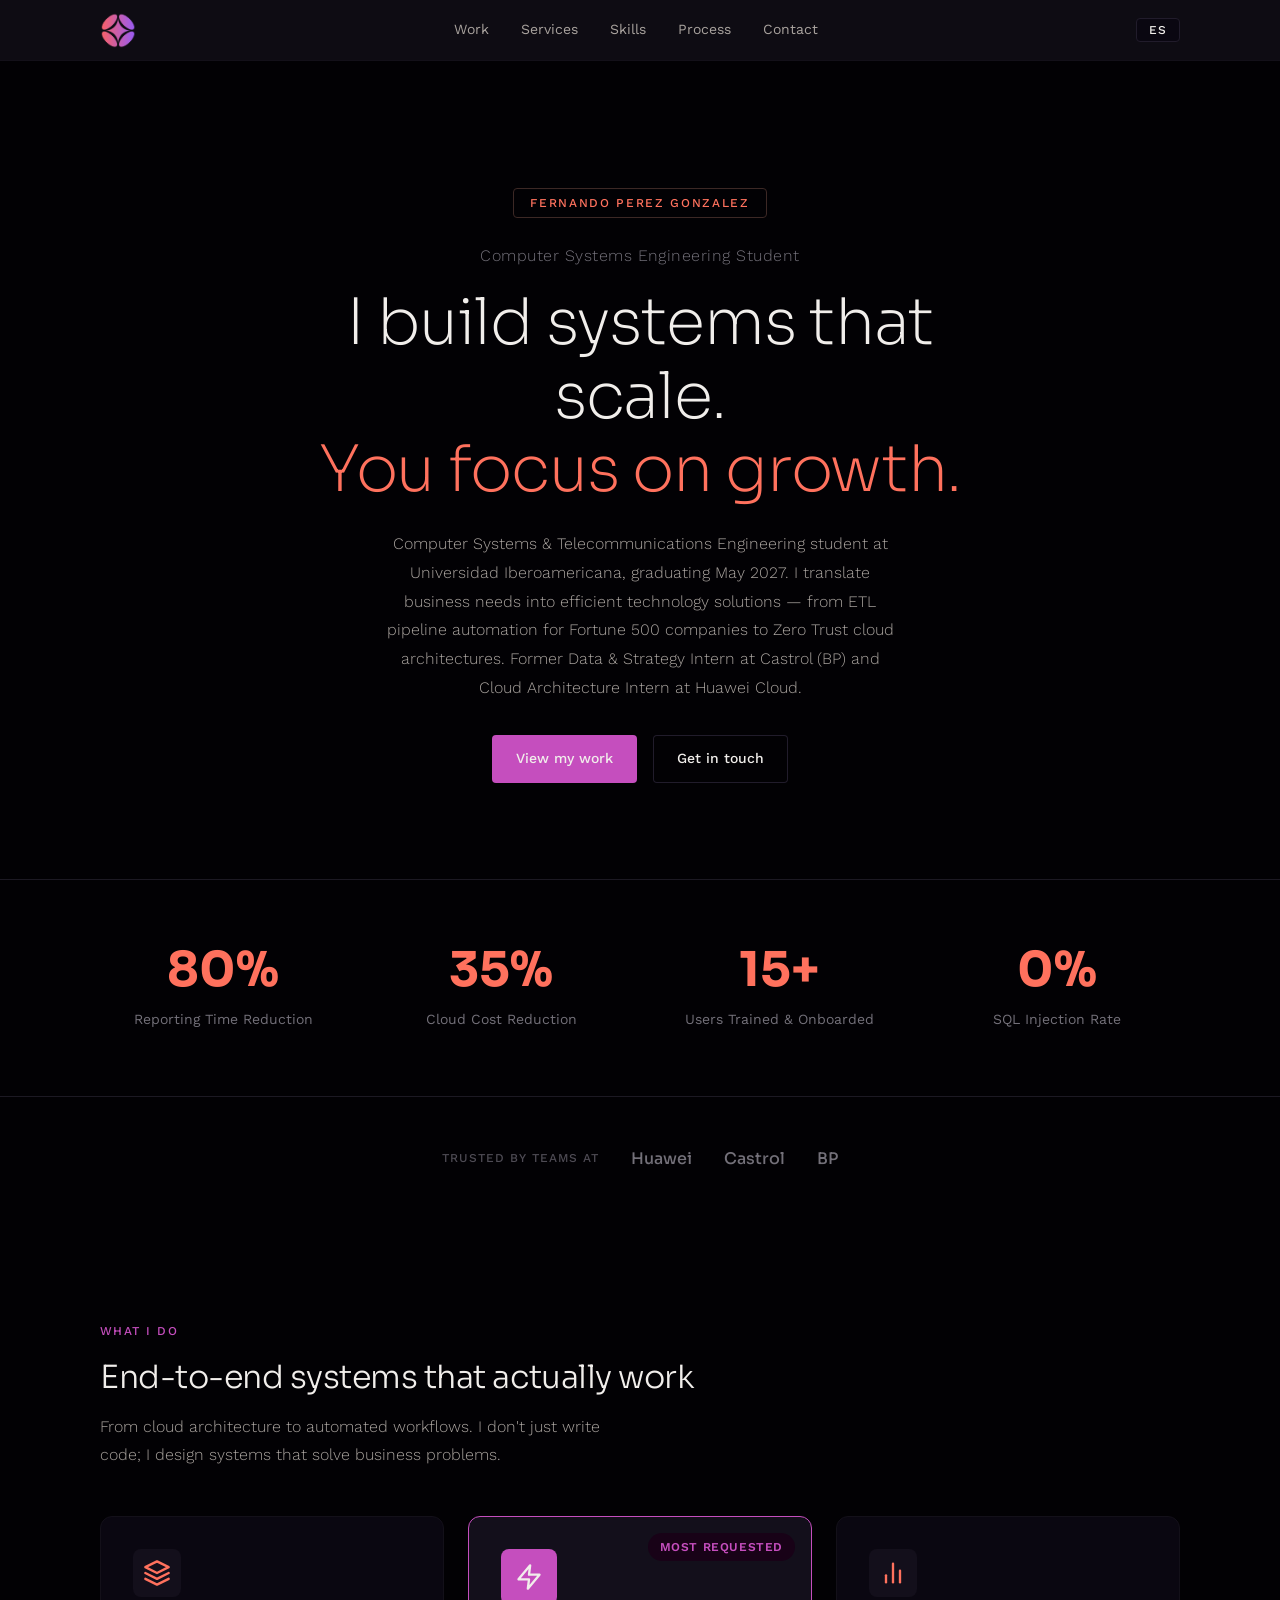
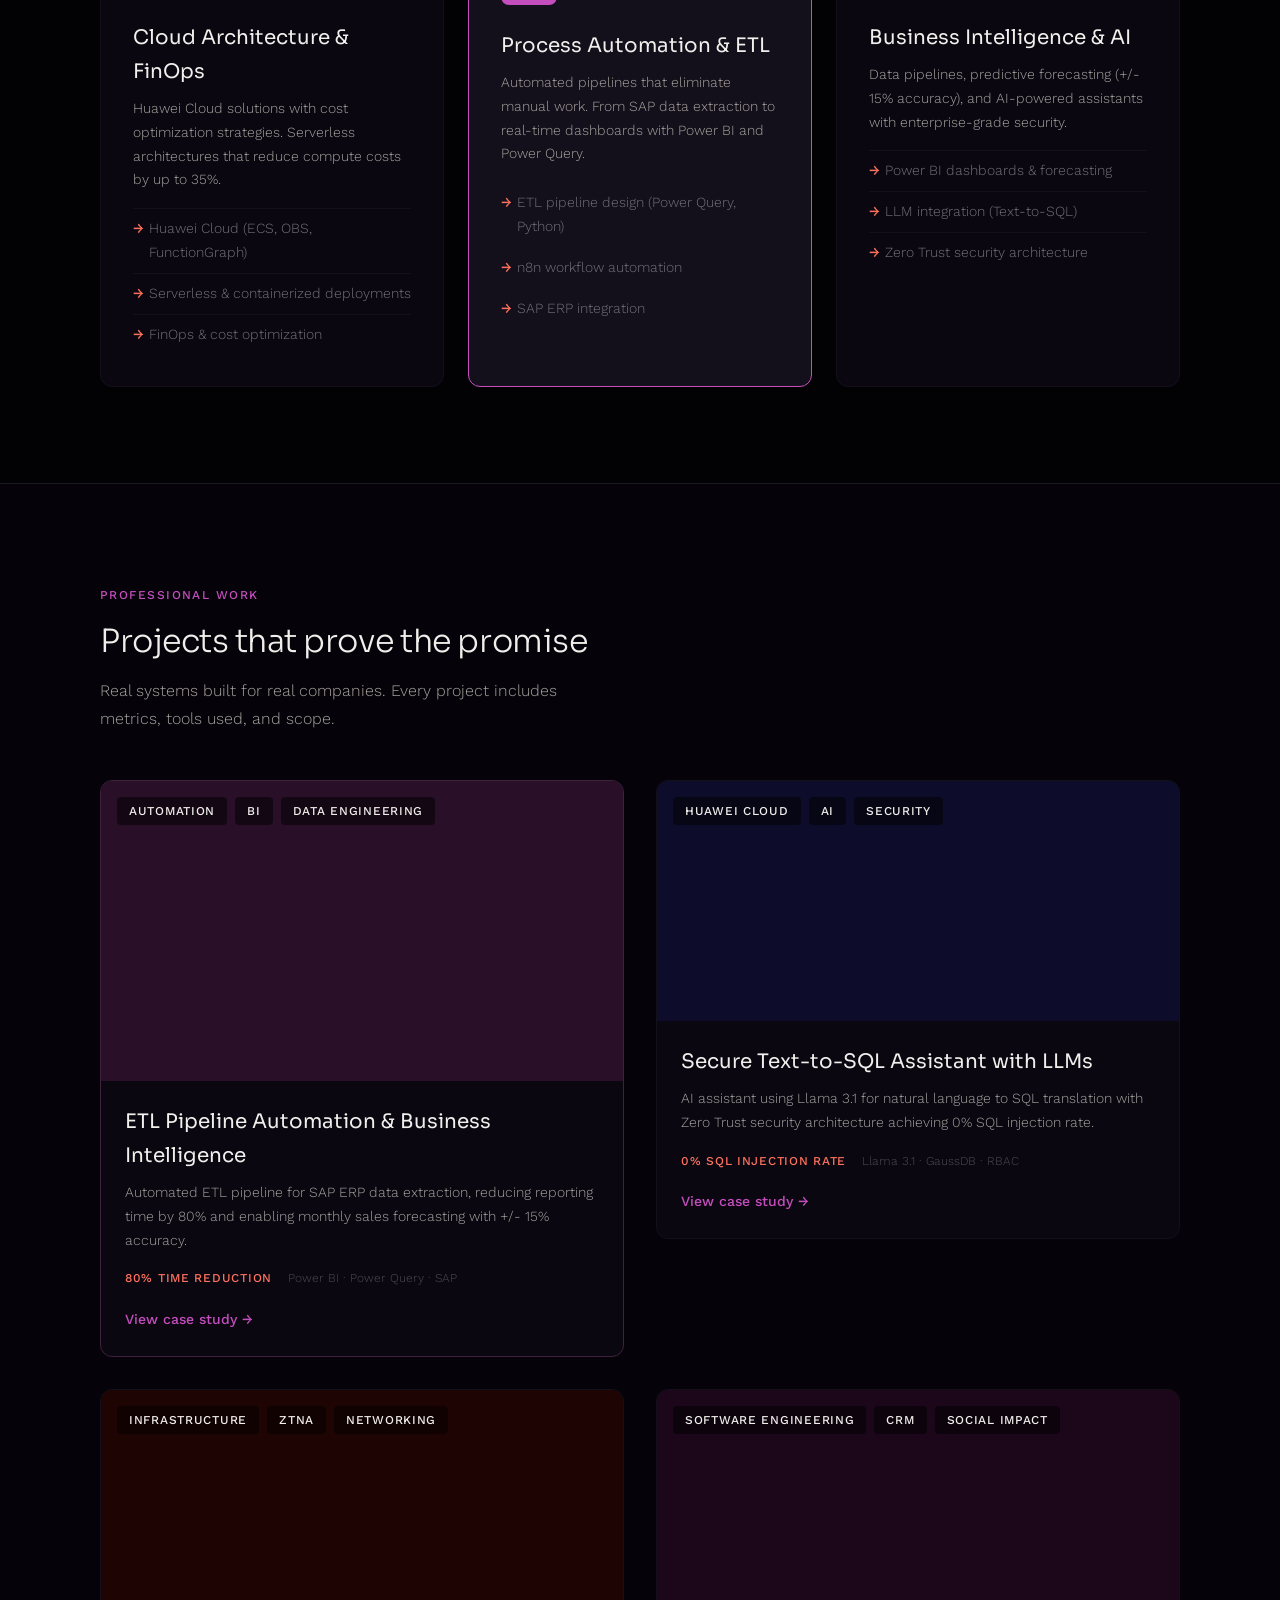
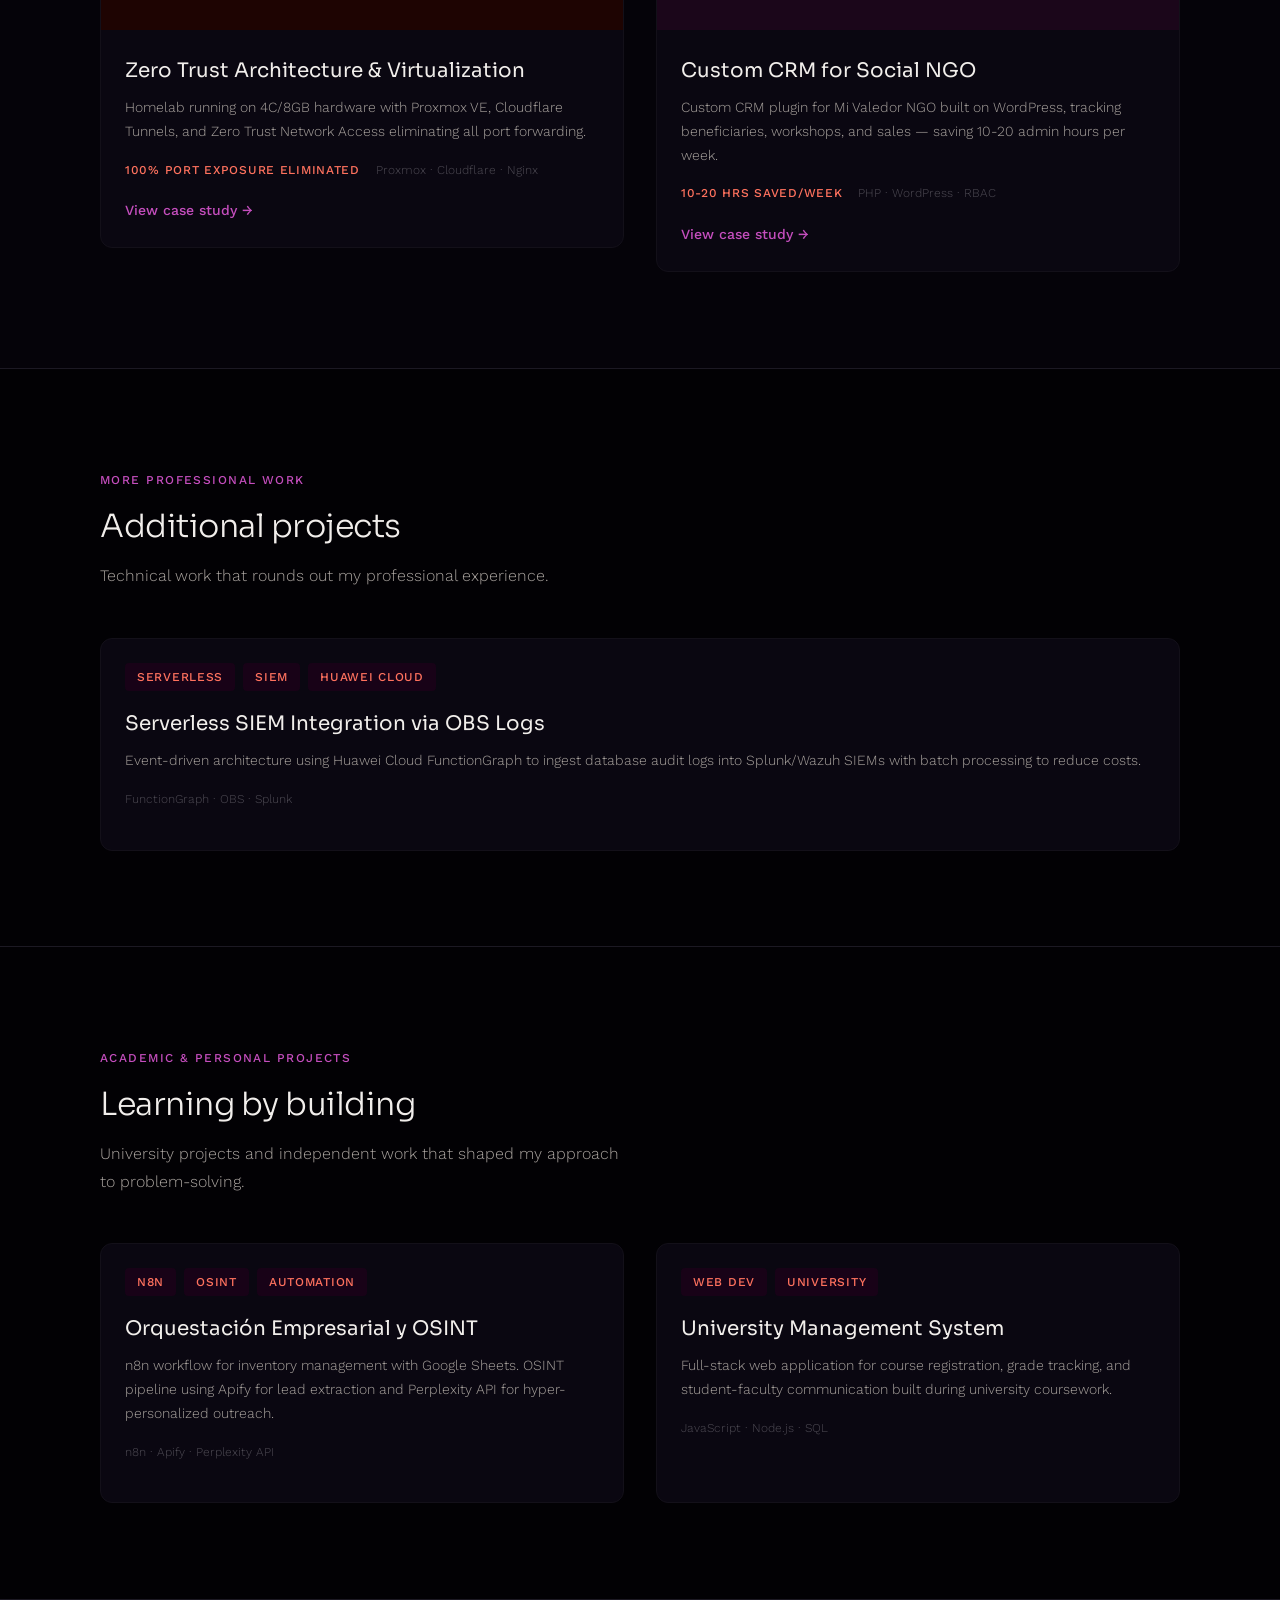
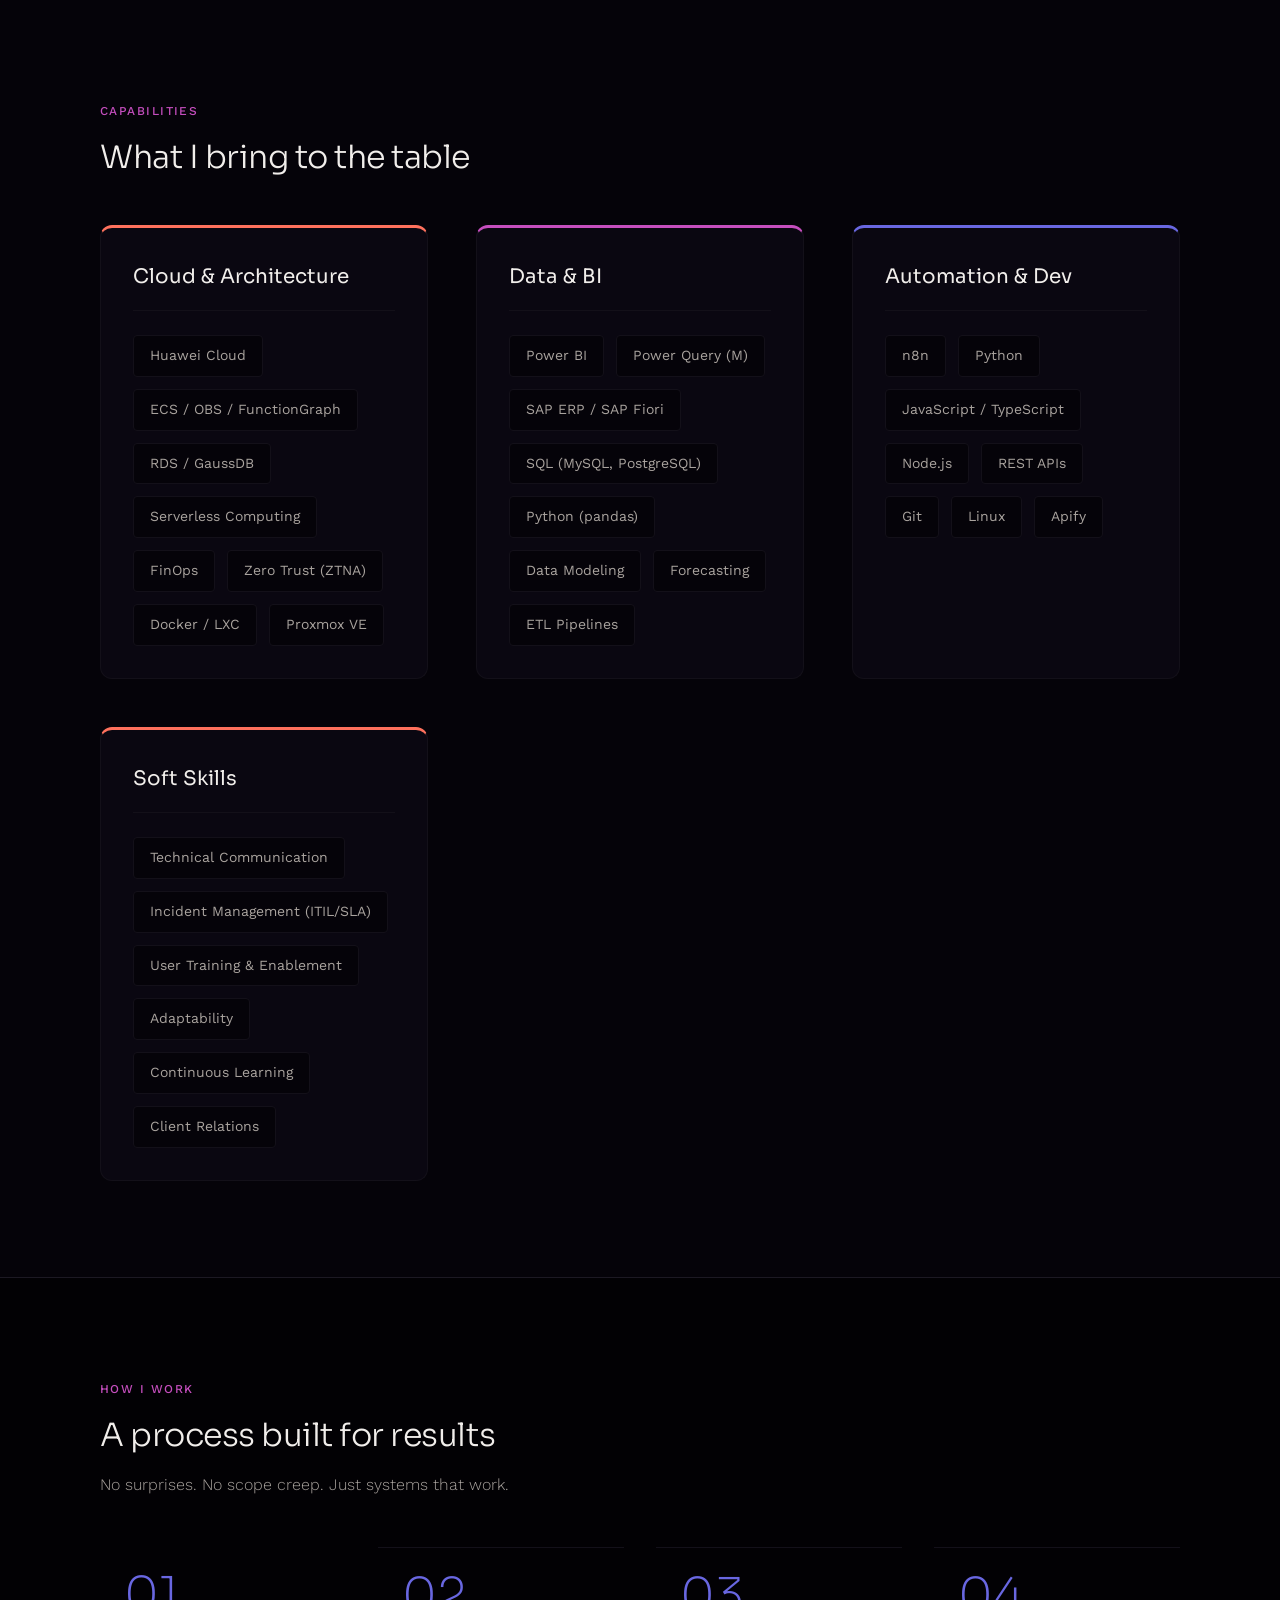
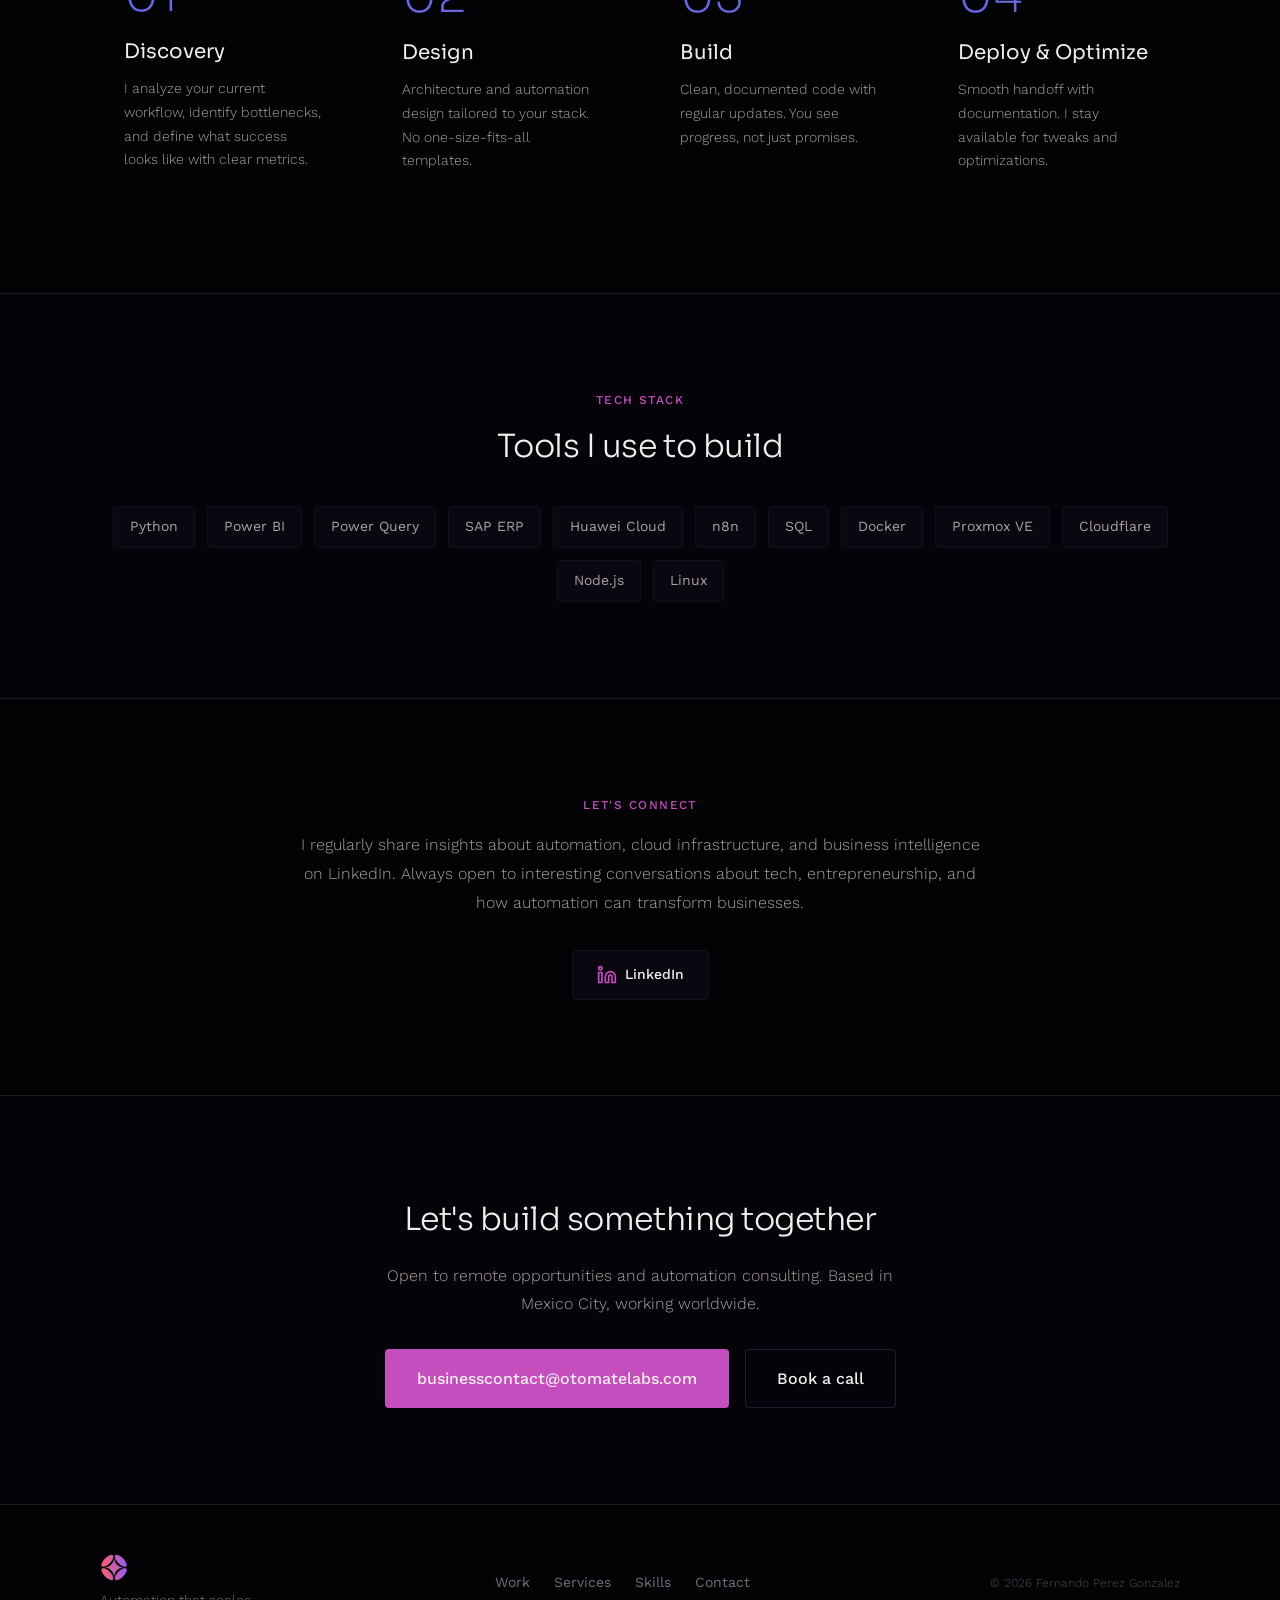
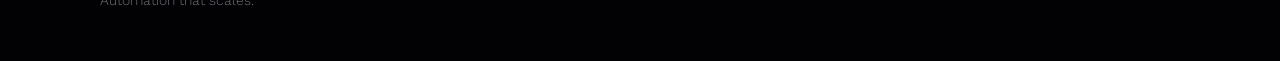
==== index.html @ 0337e9d5 "Nueva version minimalista" ====
<!DOCTYPE html>
<html lang="en">
<head>
    <meta charset="UTF-8">
    <meta name="viewport" content="width=device-width, initial-scale=1.0">
    <title>Fernando Perez Gonzalez — Automation & Systems Engineer</title>
    <meta name="description" content="Computer Science student graduating May 2027. Cloud infrastructure, business automation, and BI. Formerly Huawei and Castrol/BP.">
    <link rel="icon" type="image/png" href="Logo.png">
    <link rel="preconnect" href="https://fonts.googleapis.com">
    <link rel="preconnect" href="https://fonts.gstatic.com" crossorigin>
    <link href="https://fonts.googleapis.com/css2?family=Sora:wght@200;300;400;600&family=Work+Sans:wght@300;400;500&display=swap" rel="stylesheet">
    <link rel="stylesheet" href="styles.css">
</head>
<body>
    <!-- Navigation -->
    <nav class="nav" id="nav">
        <div class="nav-inner">
            <a href="#" class="nav-logo">
                <img src="Logo.png" alt="Otomate Labs Logo" class="nav-logo-img">
            </a>
            <button class="nav-hamburger" id="nav-hamburger" aria-label="Open menu" aria-expanded="false">
                <span class="hamburger-line"></span>
                <span class="hamburger-line"></span>
                <span class="hamburger-line"></span>
            </button>
            <div class="nav-links" id="nav-links">
                <a href="#work" class="nav-link" data-i18n="nav.work">Work</a>
                <a href="#services" class="nav-link" data-i18n="nav.services">Services</a>
                <a href="#skills" class="nav-link" data-i18n="nav.skills">Skills</a>
                <a href="#process" class="nav-link" data-i18n="nav.process">Process</a>
                <a href="#contact" class="nav-link" data-i18n="nav.contact">Contact</a>
            </div>
            <button class="lang-toggle" aria-label="Toggle language">ES</button>
        </div>
    </nav>

    <!-- Mobile Menu Overlay -->
    <div class="mobile-menu" id="mobile-menu">
        <div class="mobile-menu-inner">
            <a href="#work" class="mobile-link" data-i18n="nav.work">Work</a>
            <a href="#services" class="mobile-link" data-i18n="nav.services">Services</a>
            <a href="#skills" class="mobile-link" data-i18n="nav.skills">Skills</a>
            <a href="#process" class="mobile-link" data-i18n="nav.process">Process</a>
            <a href="#contact" class="mobile-link" data-i18n="nav.contact">Contact</a>
        </div>
    </div>

    <!-- Hero Section -->
    <section class="hero" id="hero">
        <div class="hero-content">
            <div class="hero-lockup" data-animate="fade-up" data-duration="800" data-delay="0">
                <span class="hero-label" data-i18n="hero.label">Fernando Perez Gonzalez</span>
            </div>
            <p class="hero-tagline" data-animate="fade-up" data-duration="800" data-delay="150" data-i18n="hero.tagline">Computer Systems Engineering Student</p>
            <h1 class="hero-headline" data-animate="fade-up" data-duration="900" data-delay="300">
                <span class="hero-line" data-i18n="hero.line1">I build systems that scale.</span>
                <span class="hero-line hero-line-accent" data-i18n="hero.line2">You focus on growth.</span>
            </h1>
            <p class="hero-subline" data-animate="fade-up" data-duration="800" data-delay="500" data-i18n="hero.bio">
                Computer Systems & Telecommunications Engineering student at Universidad Iberoamericana, graduating May 2027. I translate business needs into efficient technology solutions — from ETL pipeline automation for Fortune 500 companies to Zero Trust cloud architectures. Former Data & Strategy Intern at Castrol (BP) and Cloud Architecture Intern at Huawei Cloud.
            </p>
            <div class="hero-cta" data-animate="fade-up" data-duration="800" data-delay="700">
                <a href="#work" class="btn btn-primary" data-i18n="hero.cta.work">View my work</a>
                <a href="#contact" class="btn btn-ghost" data-i18n="hero.cta.contact">Get in touch</a>
            </div>
        </div>
    </section>

    <!-- Metrics Strip -->
    <section class="metrics">
        <div class="metrics-inner" data-animate="fade-up" data-duration="800">
            <div class="metric" data-animate="scale-in" data-duration="700" data-delay="0">
                <span class="metric-number" data-target="80%">80%</span>
                <span class="metric-label" data-i18n="metric.reports">Reporting Time Reduction</span>
            </div>
            <div class="metric" data-animate="scale-in" data-duration="700" data-delay="150">
                <span class="metric-number" data-target="35%">35%</span>
                <span class="metric-label" data-i18n="metric.costs">Cloud Cost Reduction</span>
            </div>
            <div class="metric" data-animate="scale-in" data-duration="700" data-delay="300">
                <span class="metric-number" data-target="15+">15+</span>
                <span class="metric-label" data-i18n="metric.users">Users Trained & Onboarded</span>
            </div>
            <div class="metric" data-animate="scale-in" data-duration="700" data-delay="450">
                <span class="metric-number" data-target="0%">0%</span>
                <span class="metric-label" data-i18n="metric.security">SQL Injection Rate</span>
            </div>
        </div>
    </section>

    <!-- Trusted By -->
    <section class="trusted-by">
        <div class="trusted-inner" data-animate="fade-up" data-duration="800">
            <span class="trusted-label" data-i18n="trusted.label">Trusted by teams at</span>
            <div class="trusted-logos">
                <span class="trusted-logo" data-animate="fade-in" data-duration="600" data-delay="0">Huawei</span>
                <span class="trusted-logo" data-animate="fade-in" data-duration="600" data-delay="100">Castrol</span>
                <span class="trusted-logo" data-animate="fade-in" data-duration="600" data-delay="200">BP</span>
            </div>
        </div>
    </section>

    <!-- Services Section -->
    <section class="services" id="services">
        <div class="services-inner">
            <div class="section-header" data-animate="fade-up" data-duration="800">
                <span class="section-tag" data-i18n="services.tag">What I Do</span>
                <h2 class="section-heading" data-i18n="services.heading">End-to-end systems that actually work</h2>
                <p class="section-sub" data-i18n="services.sub">From cloud architecture to automated workflows. I don't just write code; I design systems that solve business problems.</p>
            </div>
            <div class="services-grid" data-stagger="150">
                <div class="service-card" data-stagger-child data-animate="fade-up-small">
                    <div class="service-card-icon">
                        <svg width="28" height="28" viewBox="0 0 24 24" fill="none" stroke="currentColor" stroke-width="2" stroke-linecap="round" stroke-linejoin="round"><path d="M12 2L2 7l10 5 10-5-10-5z"/><path d="M2 17l10 5 10-5"/><path d="M2 12l10 5 10-5"/></svg>
                    </div>
                    <h3 class="service-card-title" data-i18n="service.cloud.title">Cloud Architecture & FinOps</h3>
                    <p class="service-card-desc" data-i18n="service.cloud.desc">Huawei Cloud solutions with cost optimization strategies. Serverless architectures that reduce compute costs by up to 35%.</p>
                    <ul class="service-card-list">
                        <li data-i18n="service.cloud.1">Huawei Cloud (ECS, OBS, FunctionGraph)</li>
                        <li data-i18n="service.cloud.2">Serverless & containerized deployments</li>
                        <li data-i18n="service.cloud.3">FinOps & cost optimization</li>
                    </ul>
                </div>
                <div class="service-card featured" data-stagger-child data-animate="fade-up-small">
                    <div class="service-card-badge" data-i18n="service.auto.badge">Most requested</div>
                    <div class="service-card-icon">
                        <svg width="28" height="28" viewBox="0 0 24 24" fill="none" stroke="currentColor" stroke-width="2" stroke-linecap="round" stroke-linejoin="round"><path d="M13 2L3 14h9l-1 8 10-12h-9l1-8z"/></svg>
                    </div>
                    <h3 class="service-card-title" data-i18n="service.auto.title">Process Automation & ETL</h3>
                    <p class="service-card-desc" data-i18n="service.auto.desc">Automated pipelines that eliminate manual work. From SAP data extraction to real-time dashboards with Power BI and Power Query.</p>
                    <ul class="service-card-list">
                        <li data-i18n="service.auto.1">ETL pipeline design (Power Query, Python)</li>
                        <li data-i18n="service.auto.2">n8n workflow automation</li>
                        <li data-i18n="service.auto.3">SAP ERP integration</li>
                    </ul>
                </div>
                <div class="service-card" data-stagger-child data-animate="fade-up-small">
                    <div class="service-card-icon">
                        <svg width="28" height="28" viewBox="0 0 24 24" fill="none" stroke="currentColor" stroke-width="2" stroke-linecap="round" stroke-linejoin="round"><line x1="18" y1="20" x2="18" y2="10"/><line x1="12" y1="20" x2="12" y2="4"/><line x1="6" y1="20" x2="6" y2="14"/></svg>
                    </div>
                    <h3 class="service-card-title" data-i18n="service.bi.title">Business Intelligence & AI</h3>
                    <p class="service-card-desc" data-i18n="service.bi.desc">Data pipelines, predictive forecasting (+/- 15% accuracy), and AI-powered assistants with enterprise-grade security.</p>
                    <ul class="service-card-list">
                        <li data-i18n="service.bi.1">Power BI dashboards & forecasting</li>
                        <li data-i18n="service.bi.2">LLM integration (Text-to-SQL)</li>
                        <li data-i18n="service.bi.3">Zero Trust security architecture</li>
                    </ul>
                </div>
            </div>
        </div>
    </section>

    <!-- Professional Work Section -->
    <section class="work" id="work">
        <div class="work-inner">
            <div class="section-header" data-animate="fade-up" data-duration="800">
                <span class="section-tag" data-i18n="work.pro.tag">Professional Work</span>
                <h2 class="section-heading" data-i18n="work.pro.heading">Projects that prove the promise</h2>
                <p class="section-sub" data-i18n="work.pro.sub">Real systems built for real companies. Every project includes metrics, tools used, and scope.</p>
            </div>
            <div class="work-grid" data-animate="fade-up" data-duration="900" data-stagger="200">
                <a href="project-castrol.html" class="work-card-link" data-stagger-child>
                    <article class="work-card">
                        <div class="work-card-visual">
                            <div class="work-card-gradient"></div>
                            <div class="work-card-tags">
                                <span class="work-card-tag">Automation</span>
                                <span class="work-card-tag">BI</span>
                                <span class="work-card-tag">Data Engineering</span>
                            </div>
                        </div>
                        <div class="work-card-content">
                            <h3 class="work-card-title" data-i18n="work.castrol.title">Automatización de Pipeline ETL y Business Intelligence</h3>
                            <p class="work-card-desc" data-i18n="work.castrol.desc">Automated ETL pipeline for SAP ERP data extraction, reducing reporting time by 80% and enabling monthly sales forecasting with +/- 15% accuracy.</p>
                            <div class="work-card-meta">
                                <span class="work-card-metric" data-i18n="work.castrol.metric">80% time reduction</span>
                                <span class="work-card-tech" data-i18n="work.castrol.tech">Power BI · Power Query · SAP</span>
                            </div>
                            <span class="work-card-arrow" data-i18n="work.castrol.cta">View case study →</span>
                        </div>
                    </article>
                </a>
                <a href="project-huawei.html" class="work-card-link" data-stagger-child>
                    <article class="work-card">
                        <div class="work-card-visual">
                            <div class="work-card-gradient"></div>
                            <div class="work-card-tags">
                                <span class="work-card-tag">Huawei Cloud</span>
                                <span class="work-card-tag">AI</span>
                                <span class="work-card-tag">Security</span>
                            </div>
                        </div>
                        <div class="work-card-content">
                            <h3 class="work-card-title" data-i18n="work.huawei.title">Asistente Text-to-SQL Seguro con LLMs</h3>
                            <p class="work-card-desc" data-i18n="work.huawei.desc">AI assistant using Llama 3.1 for natural language to SQL translation with Zero Trust security architecture achieving 0% SQL injection rate.</p>
                            <div class="work-card-meta">
                                <span class="work-card-metric" data-i18n="work.huawei.metric">0% SQL injection rate</span>
                                <span class="work-card-tech" data-i18n="work.huawei.tech">Llama 3.1 · GaussDB · RBAC</span>
                            </div>
                            <span class="work-card-arrow" data-i18n="work.huawei.cta">View case study →</span>
                        </div>
                    </article>
                </a>
                <a href="project-homelab.html" class="work-card-link" data-stagger-child>
                    <article class="work-card">
                        <div class="work-card-visual">
                            <div class="work-card-gradient"></div>
                            <div class="work-card-tags">
                                <span class="work-card-tag">Infrastructure</span>
                                <span class="work-card-tag">ZTNA</span>
                                <span class="work-card-tag">Networking</span>
                            </div>
                        </div>
                        <div class="work-card-content">
                            <h3 class="work-card-title" data-i18n="work.homelab.title">Arquitectura Zero Trust y Virtualización</h3>
                            <p class="work-card-desc" data-i18n="work.homelab.desc">Homelab running on 4C/8GB hardware with Proxmox VE, Cloudflare Tunnels, and Zero Trust Network Access eliminating all port forwarding.</p>
                            <div class="work-card-meta">
                                <span class="work-card-metric" data-i18n="work.homelab.metric">100% port exposure eliminated</span>
                                <span class="work-card-tech" data-i18n="work.homelab.tech">Proxmox · Cloudflare · Nginx</span>
                            </div>
                            <span class="work-card-arrow" data-i18n="work.homelab.cta">View case study →</span>
                        </div>
                    </article>
                </a>
                <a href="project-valedor.html" class="work-card-link" data-stagger-child>
                    <article class="work-card">
                        <div class="work-card-visual">
                            <div class="work-card-gradient"></div>
                            <div class="work-card-tags">
                                <span class="work-card-tag">Software Engineering</span>
                                <span class="work-card-tag">CRM</span>
                                <span class="work-card-tag">Social Impact</span>
                            </div>
                        </div>
                        <div class="work-card-content">
                            <h3 class="work-card-title" data-i18n="work.valedor.title">Sistema de Gestión (CRM) a Medida para ONG</h3>
                            <p class="work-card-desc" data-i18n="work.valedor.desc">Custom CRM plugin for Mi Valedor NGO built on WordPress, tracking beneficiaries, workshops, and sales — saving 10-20 admin hours per week.</p>
                            <div class="work-card-meta">
                                <span class="work-card-metric" data-i18n="work.valedor.metric">10-20 hrs saved/week</span>
                                <span class="work-card-tech" data-i18n="work.valedor.tech">PHP · WordPress · RBAC</span>
                            </div>
                            <span class="work-card-arrow" data-i18n="work.valedor.cta">View case study →</span>
                        </div>
                    </article>
                </a>
            </div>
        </div>
    </section>

    <!-- Additional Professional Projects -->
    <section class="work work-academic">
        <div class="work-inner">
            <div class="section-header" data-animate="fade-up" data-duration="800">
                <span class="section-tag" data-i18n="work.extra.tag">More Professional Work</span>
                <h2 class="section-heading" data-i18n="work.extra.heading">Additional projects</h2>
                <p class="section-sub" data-i18n="work.extra.sub">Technical work that rounds out my professional experience.</p>
            </div>
            <div class="work-grid work-grid-compact" data-animate="fade-up" data-duration="900" data-stagger="200">
                <article class="work-card work-card-compact" data-stagger-child data-animate="fade-up-small">
                    <div class="work-card-content">
                        <div class="work-card-tags-compact">
                            <span class="work-card-tag-compact">Serverless</span>
                            <span class="work-card-tag-compact">SIEM</span>
                            <span class="work-card-tag-compact">Huawei Cloud</span>
                        </div>
                        <h3 class="work-card-title" data-i18n="work.siem.title">Integración Serverless SIEM vía OBS Logs</h3>
                        <p class="work-card-desc" data-i18n="work.siem.desc">Event-driven architecture using Huawei Cloud FunctionGraph to ingest database audit logs into Splunk/Wazuh SIEMs with batch processing to reduce costs.</p>
                        <div class="work-card-meta">
                            <span class="work-card-tech" data-i18n="work.siem.tech">FunctionGraph · OBS · Splunk</span>
                        </div>
                    </div>
                </article>
            </div>
        </div>
    </section>

    <!-- Academic & Other Projects Section -->
    <section class="work work-academic" id="academic">
        <div class="work-inner">
            <div class="section-header" data-animate="fade-up" data-duration="800">
                <span class="section-tag" data-i18n="work.aca.tag">Academic & Personal Projects</span>
                <h2 class="section-heading" data-i18n="work.aca.heading">Learning by building</h2>
                <p class="section-sub" data-i18n="work.aca.sub">University projects and independent work that shaped my approach to problem-solving.</p>
            </div>
            <div class="work-grid work-grid-compact" data-animate="fade-up" data-duration="900" data-stagger="200">
                <article class="work-card work-card-compact" data-stagger-child data-animate="fade-up-small">
                    <div class="work-card-content">
                        <div class="work-card-tags-compact">
                            <span class="work-card-tag-compact">n8n</span>
                            <span class="work-card-tag-compact">OSINT</span>
                            <span class="work-card-tag-compact">Automation</span>
                        </div>
                        <h3 class="work-card-title">Orquestación Empresarial y OSINT</h3>
                        <p class="work-card-desc">n8n workflow for inventory management with Google Sheets. OSINT pipeline using Apify for lead extraction and Perplexity API for hyper-personalized outreach.</p>
                        <div class="work-card-meta">
                            <span class="work-card-tech">n8n · Apify · Perplexity API</span>
                        </div>
                    </div>
                </article>
                <article class="work-card work-card-compact" data-stagger-child data-animate="fade-up-small">
                    <div class="work-card-content">
                        <div class="work-card-tags-compact">
                            <span class="work-card-tag-compact">Web Dev</span>
                            <span class="work-card-tag-compact">University</span>
                        </div>
                        <h3 class="work-card-title">University Management System</h3>
                        <p class="work-card-desc">Full-stack web application for course registration, grade tracking, and student-faculty communication built during university coursework.</p>
                        <div class="work-card-meta">
                            <span class="work-card-tech">JavaScript · Node.js · SQL</span>
                        </div>
                    </div>
                </article>
            </div>
        </div>
    </section>

    <!-- Skills Section -->
    <section class="skills" id="skills">
        <div class="skills-inner">
            <div class="section-header" data-animate="fade-up" data-duration="800">
                <span class="section-tag" data-i18n="skills.tag">Capabilities</span>
                <h2 class="section-heading" data-i18n="skills.heading">What I bring to the table</h2>
            </div>
            <div class="skills-grid" data-stagger="150">
                <div class="skills-category" data-stagger-child data-animate="fade-up-small">
                    <h3 class="skills-cat-title" data-i18n="skills.cloud.title">Cloud & Architecture</h3>
                    <div class="skills-list">
                        <span class="skill-item">Huawei Cloud</span>
                        <span class="skill-item">ECS / OBS / FunctionGraph</span>
                        <span class="skill-item">RDS / GaussDB</span>
                        <span class="skill-item">Serverless Computing</span>
                        <span class="skill-item">FinOps</span>
                        <span class="skill-item">Zero Trust (ZTNA)</span>
                        <span class="skill-item">Docker / LXC</span>
                        <span class="skill-item">Proxmox VE</span>
                    </div>
                </div>
                <div class="skills-category" data-stagger-child data-animate="fade-up-small">
                    <h3 class="skills-cat-title" data-i18n="skills.data.title">Data & BI</h3>
                    <div class="skills-list">
                        <span class="skill-item">Power BI</span>
                        <span class="skill-item">Power Query (M)</span>
                        <span class="skill-item">SAP ERP / SAP Fiori</span>
                        <span class="skill-item">SQL (MySQL, PostgreSQL)</span>
                        <span class="skill-item">Python (pandas)</span>
                        <span class="skill-item">Data Modeling</span>
                        <span class="skill-item">Forecasting</span>
                        <span class="skill-item">ETL Pipelines</span>
                    </div>
                </div>
                <div class="skills-category" data-stagger-child data-animate="fade-up-small">
                    <h3 class="skills-cat-title" data-i18n="skills.auto.title">Automation & Dev</h3>
                    <div class="skills-list">
                        <span class="skill-item">n8n</span>
                        <span class="skill-item">Python</span>
                        <span class="skill-item">JavaScript / TypeScript</span>
                        <span class="skill-item">Node.js</span>
                        <span class="skill-item">REST APIs</span>
                        <span class="skill-item">Git</span>
                        <span class="skill-item">Linux</span>
                        <span class="skill-item">Apify</span>
                    </div>
                </div>
                <div class="skills-category" data-stagger-child data-animate="fade-up-small">
                    <h3 class="skills-cat-title" data-i18n="skills.soft.title">Soft Skills</h3>
                    <div class="skills-list">
                        <span class="skill-item" data-i18n="skill.communication">Technical Communication</span>
                        <span class="skill-item" data-i18n="skill.incident">Incident Management (ITIL/SLA)</span>
                        <span class="skill-item" data-i18n="skill.training">User Training & Enablement</span>
                        <span class="skill-item" data-i18n="skill.adaptability">Adaptability</span>
                        <span class="skill-item" data-i18n="skill.learning">Continuous Learning</span>
                        <span class="skill-item" data-i18n="skill.client">Client Relations</span>
                    </div>
                </div>
            </div>
        </div>
    </section>

    <!-- Process Section -->
    <section class="process" id="process">
        <div class="process-inner">
            <div class="section-header" data-animate="fade-up" data-duration="800">
                <span class="section-tag" data-i18n="process.tag">How I Work</span>
                <h2 class="section-heading" data-i18n="process.heading">A process built for results</h2>
                <p class="section-sub" data-i18n="process.sub">No surprises. No scope creep. Just systems that work.</p>
            </div>
            <div class="process-steps" data-stagger="120">
                <div class="process-step" data-stagger-child data-animate="slide-right">
                    <span class="process-number">01</span>
                    <h3 class="process-title" data-i18n="process.1.title">Discovery</h3>
                    <p class="process-desc" data-i18n="process.1.desc">I analyze your current workflow, identify bottlenecks, and define what success looks like with clear metrics.</p>
                </div>
                <div class="process-step" data-stagger-child data-animate="slide-right">
                    <span class="process-number">02</span>
                    <h3 class="process-title" data-i18n="process.2.title">Design</h3>
                    <p class="process-desc" data-i18n="process.2.desc">Architecture and automation design tailored to your stack. No one-size-fits-all templates.</p>
                </div>
                <div class="process-step" data-stagger-child data-animate="slide-right">
                    <span class="process-number">03</span>
                    <h3 class="process-title" data-i18n="process.3.title">Build</h3>
                    <p class="process-desc" data-i18n="process.3.desc">Clean, documented code with regular updates. You see progress, not just promises.</p>
                </div>
                <div class="process-step" data-stagger-child data-animate="slide-right">
                    <span class="process-number">04</span>
                    <h3 class="process-title" data-i18n="process.4.title">Deploy & Optimize</h3>
                    <p class="process-desc" data-i18n="process.4.desc">Smooth handoff with documentation. I stay available for tweaks and optimizations.</p>
                </div>
            </div>
        </div>
    </section>

    <!-- Tech Stack -->
    <section class="tech-stack">
        <div class="tech-inner">
            <div data-animate="fade-up" data-duration="800">
                <span class="section-tag center" data-i18n="tech.tag">Tech Stack</span>
                <h2 class="section-heading center" data-i18n="tech.heading">Tools I use to build</h2>
            </div>
            <div class="tech-grid" data-stagger="80">
                <span class="tech-item" data-stagger-child data-animate="scale-in">Python</span>
                <span class="tech-item" data-stagger-child data-animate="scale-in">Power BI</span>
                <span class="tech-item" data-stagger-child data-animate="scale-in">Power Query</span>
                <span class="tech-item" data-stagger-child data-animate="scale-in">SAP ERP</span>
                <span class="tech-item" data-stagger-child data-animate="scale-in">Huawei Cloud</span>
                <span class="tech-item" data-stagger-child data-animate="scale-in">n8n</span>
                <span class="tech-item" data-stagger-child data-animate="scale-in">SQL</span>
                <span class="tech-item" data-stagger-child data-animate="scale-in">Docker</span>
                <span class="tech-item" data-stagger-child data-animate="scale-in">Proxmox VE</span>
                <span class="tech-item" data-stagger-child data-animate="scale-in">Cloudflare</span>
                <span class="tech-item" data-stagger-child data-animate="scale-in">Node.js</span>
                <span class="tech-item" data-stagger-child data-animate="scale-in">Linux</span>
            </div>
        </div>
    </section>

    <!-- Connect / Social Section -->
    <section class="connect" id="connect">
        <div class="connect-inner" data-animate="fade-up" data-duration="900">
            <div class="connect-content">
                <span class="section-tag center" data-i18n="connect.tag">Let's Connect</span>
                <p class="connect-text" data-i18n="connect.text">
                    I regularly share insights about automation, cloud infrastructure, and business intelligence on LinkedIn. Always open to interesting conversations about tech, entrepreneurship, and how automation can transform businesses.
                </p>
                <div class="connect-links">
                    <a href="https://www.linkedin.com/in/fernandopgonzalez" target="_blank" class="connect-social">
                        <svg width="20" height="20" viewBox="0 0 24 24" fill="none" stroke="currentColor" stroke-width="2" stroke-linecap="round" stroke-linejoin="round"><path d="M16 8a6 6 0 0 1 6 6v7h-4v-7a2 2 0 0 0-2-2 2 2 0 0 0-2 2v7h-4v-7a6 6 0 0 1 6-6z"/><rect x="2" y="9" width="4" height="12"/><circle cx="4" cy="4" r="2"/></svg>
                        <span data-i18n="connect.linkedin">LinkedIn</span>
                    </a>
                </div>
            </div>
        </div>
    </section>

    <!-- Contact Section -->
    <section class="contact" id="contact">
        <div class="contact-inner" data-animate="fade-up" data-duration="900">
            <div class="contact-content">
                <h2 class="contact-heading" data-i18n="contact.heading">Let's build something together</h2>
                <p class="contact-subline" data-i18n="contact.sub">Open to remote opportunities and automation consulting. Based in Mexico City, working worldwide.</p>
                <div class="contact-actions">
                    <a href="mailto:businesscontact@otomatelabs.com" class="btn btn-primary btn-large" data-i18n="contact.email">businesscontact@otomatelabs.com</a>
                    <a href="https://cal.com/fer89/25-min-discovery-call" target="_blank" class="btn btn-ghost btn-large" data-i18n="contact.call">Book a call</a>
                </div>
            </div>
        </div>
    </section>

    <!-- Footer -->
    <footer class="footer">
        <div class="footer-inner" data-animate="fade-up" data-duration="600">
            <div class="footer-brand">
                <img src="Logo.png" alt="Otomate Labs Logo" class="footer-logo-img">
                <p class="footer-tagline" data-i18n="footer.tagline">Automation that scales.</p>
            </div>
            <div class="footer-links">
                <a href="#work" class="footer-link" data-i18n="nav.work">Work</a>
                <a href="#services" class="footer-link" data-i18n="nav.services">Services</a>
                <a href="#skills" class="footer-link" data-i18n="nav.skills">Skills</a>
                <a href="#contact" class="footer-link" data-i18n="nav.contact">Contact</a>
            </div>
            <span class="footer-copy" data-i18n="footer.copy">© 2026 Fernando Perez Gonzalez</span>
        </div>
    </footer>

    <script src="i18n.js"></script>
    <script src="animations.js"></script>
    <script src="script.js"></script>
</body>
</html>
---- styles.css ----
/* ========================================
   Design Tokens — Dark Theme with Gradient Identity
   ======================================== */

:root {
    /* Core dark background, tinted violet */
    --color-bg: oklch(8% 0.015 300);
    --color-bg-elevated: oklch(11% 0.018 300);
    --color-surface: oklch(14% 0.022 300);
    --color-surface-raised: oklch(18% 0.025 300);
    --color-surface-hover: oklch(22% 0.03 300);
    --color-border: oklch(24% 0.03 300);
    --color-border-subtle: oklch(18% 0.02 300);

    /* Text — warm tinted whites */
    --color-text-primary: oklch(95% 0.005 60);
    --color-text-secondary: oklch(72% 0.01 60);
    --color-text-tertiary: oklch(55% 0.015 300);
    --color-text-muted: oklch(42% 0.015 300);

    /* Brand colors — solid palette from Logo.png */
    --color-brand-coral: oklch(72% 0.18 30);
    --color-brand-magenta: oklch(62% 0.2 330);
    --color-brand-violet: oklch(58% 0.18 280);

    --color-brand: var(--color-brand-magenta);
    --color-brand-light: oklch(75% 0.15 330);
    --color-brand-dark: oklch(48% 0.18 330);
    --color-brand-bg: oklch(15% 0.06 330);

    /* Typography */
    --font-display: 'Sora', system-ui, sans-serif;
    --font-body: 'Work Sans', system-ui, sans-serif;

    /* Scale */
    --text-display: 4rem;
    --text-h1: 3rem;
    --text-h2: 2rem;
    --text-h3: 1.5rem;
    --text-h4: 1.25rem;
    --text-body: 1rem;
    --text-body-sm: 0.875rem;
    --text-caption: 0.75rem;

    /* Spacing */
    --space-1: 0.25rem;
    --space-2: 0.5rem;
    --space-3: 0.75rem;
    --space-4: 1rem;
    --space-6: 1.5rem;
    --space-8: 2rem;
    --space-10: 2.5rem;
    --space-12: 3rem;
    --space-16: 4rem;
    --space-20: 5rem;
    --space-24: 6rem;
    --space-32: 8rem;

    /* Layout */
    --max-width: 1080px;
    --radius-sm: 0.25rem;
    --radius-md: 0.5rem;
    --radius-lg: 0.75rem;
    --radius-pill: 9999px;

    /* Divider */
    --divider: 1px solid oklch(22% 0.02 300);
}

/* ========================================
   Reset & Base
   ======================================== */

*, *::before, *::after {
    box-sizing: border-box;
    margin: 0;
    padding: 0;
}

html {
    scroll-behavior: smooth;
    font-size: 16px;
}

body {
    font-family: var(--font-body);
    font-size: var(--text-body);
    font-weight: 300;
    line-height: 1.7;
    color: var(--color-text-primary);
    background-color: var(--color-bg);
    -webkit-font-smoothing: antialiased;
    -moz-osx-font-smoothing: grayscale;
}

/* ========================================
   Utility Classes
   ======================================== */

.hero-line-accent {
    color: var(--color-brand-coral);
}

.section-tag {
    display: inline-block;
    font-family: var(--font-body);
    font-size: var(--text-caption);
    font-weight: 500;
    text-transform: uppercase;
    letter-spacing: 0.12em;
    color: var(--color-brand);
    margin-bottom: var(--space-4);
}

.section-tag.center {
    display: block;
    text-align: center;
}

.section-heading {
    font-family: var(--font-display);
    font-size: var(--text-h2);
    font-weight: 300;
    line-height: 1.25;
    color: var(--color-text-primary);
    margin-bottom: var(--space-4);
    letter-spacing: -0.015em;
}

.section-heading.center {
    text-align: center;
}

.section-sub {
    font-family: var(--font-body);
    font-size: var(--text-body);
    font-weight: 300;
    color: var(--color-text-secondary);
    max-width: 52ch;
    line-height: 1.7;
}

.section-header {
    margin-bottom: var(--space-12);
}

.section-header .section-sub {
    margin-top: var(--space-2);
}

/* ========================================
   Navigation
   ======================================== */

.nav {
    position: fixed;
    top: 0;
    left: 0;
    right: 0;
    z-index: 100;
    padding: var(--space-3) var(--space-6);
    background: rgba(14, 12, 20, 0.85);
    backdrop-filter: blur(16px);
    -webkit-backdrop-filter: blur(16px);
    border-bottom: 1px solid var(--color-border-subtle);
}

.nav-inner {
    max-width: var(--max-width);
    margin: 0 auto;
    display: flex;
    justify-content: space-between;
    align-items: center;
}

.nav-logo {
    display: flex;
    align-items: center;
    text-decoration: none;
}

.nav-logo-img {
    height: 36px;
    width: auto;
    display: block;
}

.nav-links {
    display: flex;
    gap: var(--space-8);
    align-items: center;
}

.lang-toggle {
    font-family: var(--font-body);
    font-size: var(--text-caption);
    font-weight: 500;
    color: var(--color-text-primary);
    background: var(--color-surface);
    border: 1.5px solid var(--color-border);
    padding: var(--space-1) var(--space-3);
    border-radius: var(--radius-sm);
    cursor: pointer;
    transition: all 200ms ease;
    text-transform: uppercase;
    letter-spacing: 0.08em;
    min-width: 36px;
    text-align: center;
}

.lang-toggle:hover {
    background: var(--color-surface-raised);
    border-color: var(--color-brand-magenta);
}

.nav-link {
    font-family: var(--font-body);
    font-size: var(--text-body-sm);
    font-weight: 400;
    color: var(--color-text-secondary);
    text-decoration: none;
    position: relative;
    padding: var(--space-1) 0;
    transition: color 200ms ease;
}

.nav-link::after {
    content: '';
    position: absolute;
    bottom: -2px;
    left: 0;
    width: 100%;
    height: 1px;
    background: var(--color-brand-coral);
    transform: scaleX(0);
    transform-origin: left;
    transition: transform 300ms cubic-bezier(0.25, 1, 0.5, 1);
}

.nav-link:hover {
    color: var(--color-text-primary);
}

.nav-link:hover::after {
    transform: scaleX(1);
}

.nav-link.active {
    color: var(--color-brand-coral);
}

.nav-link.active::after {
    transform: scaleX(1);
    background: var(--color-brand-coral);
}

/* ========================================
   Mobile Hamburger Menu
   ======================================== */

.nav-hamburger {
    display: none;
    flex-direction: column;
    justify-content: center;
    align-items: center;
    width: 40px;
    height: 40px;
    background: transparent;
    border: none;
    cursor: pointer;
    padding: var(--space-2);
    gap: 5px;
    z-index: 101;
}

.hamburger-line {
    display: block;
    width: 24px;
    height: 2px;
    background: var(--color-text-primary);
    border-radius: 2px;
    transition: all 300ms cubic-bezier(0.25, 1, 0.5, 1);
    transform-origin: center;
}

.nav-hamburger.active .hamburger-line:nth-child(1) {
    transform: translateY(7px) rotate(45deg);
}

.nav-hamburger.active .hamburger-line:nth-child(2) {
    opacity: 0;
    transform: scaleX(0);
}

.nav-hamburger.active .hamburger-line:nth-child(3) {
    transform: translateY(-7px) rotate(-45deg);
}

.mobile-menu {
    position: fixed;
    top: 0;
    left: 0;
    right: 0;
    bottom: 0;
    background: rgba(10, 8, 16, 0.98);
    backdrop-filter: blur(20px);
    -webkit-backdrop-filter: blur(20px);
    z-index: 99;
    display: flex;
    align-items: center;
    justify-content: center;
    opacity: 0;
    visibility: hidden;
    transition: opacity 400ms ease, visibility 400ms ease;
}

.mobile-menu.active {
    opacity: 1;
    visibility: visible;
}

.mobile-menu-inner {
    display: flex;
    flex-direction: column;
    align-items: center;
    gap: var(--space-6);
}

.mobile-link {
    font-family: var(--font-display);
    font-size: var(--text-h2);
    font-weight: 700;
    color: var(--color-text-primary);
    text-decoration: none;
    transition: color 200ms ease;
    opacity: 0;
    transform: translateY(20px);
    transition: opacity 400ms ease, transform 400ms cubic-bezier(0.25, 1, 0.5, 1), color 200ms ease;
}

.mobile-menu.active .mobile-link {
    opacity: 1;
    transform: translateY(0);
}

.mobile-menu.active .mobile-link:nth-child(1) { transition-delay: 100ms; }
.mobile-menu.active .mobile-link:nth-child(2) { transition-delay: 150ms; }
.mobile-menu.active .mobile-link:nth-child(3) { transition-delay: 200ms; }
.mobile-menu.active .mobile-link:nth-child(4) { transition-delay: 250ms; }
.mobile-menu.active .mobile-link:nth-child(5) { transition-delay: 300ms; }

.mobile-link:hover {
    color: var(--color-brand-magenta);
}

/* ========================================
   Hero Section — Clean, typographic, no gradients
   ======================================== */

.hero {
    position: relative;
    padding: calc(var(--space-32) + 60px) var(--space-6) var(--space-24);
    overflow: hidden;
    background: var(--color-bg);
    border-bottom: var(--divider);
}

.hero-content {
    position: relative;
    z-index: 2;
    max-width: 720px;
    margin: 0 auto;
    text-align: center;
}

.hero-lockup {
    margin-bottom: var(--space-6);
}

.hero-label {
    display: inline-block;
    font-family: var(--font-body);
    font-size: var(--text-caption);
    font-weight: 500;
    color: var(--color-brand-coral);
    text-transform: uppercase;
    letter-spacing: 0.14em;
    padding: var(--space-1) var(--space-4);
    border: 1px solid oklch(30% 0.03 30);
    border-radius: var(--radius-sm);
}

.hero-tagline {
    font-family: var(--font-body);
    font-size: var(--text-body);
    font-weight: 300;
    color: var(--color-text-tertiary);
    margin-bottom: var(--space-4);
    letter-spacing: 0.03em;
}

.hero-headline {
    font-family: var(--font-display);
    font-size: var(--text-display);
    font-weight: 200;
    line-height: 1.15;
    color: var(--color-text-primary);
    margin-bottom: var(--space-6);
    letter-spacing: -0.02em;
}

.hero-line {
    display: block;
}

.hero-line-accent {
    color: var(--color-brand-coral);
}

.hero-subline {
    font-family: var(--font-body);
    font-size: var(--text-body);
    font-weight: 300;
    line-height: 1.8;
    color: var(--color-text-secondary);
    max-width: 52ch;
    margin: 0 auto var(--space-8);
}

.hero-subline strong {
    color: var(--color-text-primary);
    font-weight: 500;
}

.hero-cta {
    display: flex;
    gap: var(--space-4);
    justify-content: center;
    flex-wrap: wrap;
}

/* ========================================
   Buttons
   ======================================== */

.btn {
    display: inline-flex;
    align-items: center;
    justify-content: center;
    font-family: var(--font-body);
    font-size: var(--text-body-sm);
    font-weight: 500;
    text-decoration: none;
    padding: var(--space-3) var(--space-6);
    border-radius: var(--radius-sm);
    transition: all 200ms cubic-bezier(0.25, 1, 0.5, 1);
    cursor: pointer;
    border: none;
    position: relative;
    overflow: hidden;
}

.btn-primary {
    background: var(--color-brand-magenta);
    color: var(--color-text-primary);
}

.btn-primary:hover {
    background: var(--color-brand-dark);
    transform: translateY(-1px);
}

.btn-primary:focus-visible {
    outline: 2px solid var(--color-brand-magenta);
    outline-offset: 2px;
}

.btn-ghost {
    background: transparent;
    color: var(--color-text-primary);
    box-shadow: inset 0 0 0 1px var(--color-border);
}

.btn-ghost:hover {
    background: var(--color-surface);
    transform: translateY(-1px);
}

.btn-ghost:focus-visible {
    outline: 2px solid var(--color-brand-magenta);
    outline-offset: 2px;
}

.btn-large {
    padding: var(--space-4) var(--space-8);
    font-size: var(--text-body);
}

/* ========================================
   Metrics Strip
   ======================================== */

.metrics {
    padding: var(--space-16) var(--space-6);
    background: var(--color-bg);
    border-bottom: var(--divider);
}

.metrics-inner {
    max-width: var(--max-width);
    margin: 0 auto;
    display: grid;
    grid-template-columns: repeat(auto-fit, minmax(200px, 1fr));
    gap: var(--space-8);
    text-align: center;
}

.metric-number {
    display: block;
    font-family: var(--font-display);
    font-size: var(--text-h1);
    font-weight: 700;
    color: var(--color-brand-coral);
    line-height: 1.1;
    margin-bottom: var(--space-2);
}

.metric-label {
    font-family: var(--font-body);
    font-size: var(--text-body-sm);
    color: var(--color-text-tertiary);
    font-weight: 400;
}

/* ========================================
   Trusted By
   ======================================== */

.trusted-by {
    padding: var(--space-12) var(--space-6);
    background: var(--color-bg);
}

.trusted-inner {
    max-width: var(--max-width);
    margin: 0 auto;
    display: flex;
    align-items: center;
    justify-content: center;
    gap: var(--space-8);
    flex-wrap: wrap;
}

.trusted-label {
    font-family: var(--font-body);
    font-size: var(--text-caption);
    font-weight: 500;
    text-transform: uppercase;
    letter-spacing: 0.08em;
    color: var(--color-text-muted);
}

.trusted-logos {
    display: flex;
    gap: var(--space-8);
    flex-wrap: wrap;
    justify-content: center;
}

.trusted-logo {
    font-family: var(--font-display);
    font-size: var(--text-body);
    font-weight: 500;
    color: var(--color-text-tertiary);
    opacity: 0.7;
    transition: opacity 200ms ease;
}

.trusted-logo:hover {
    opacity: 1;
    color: var(--color-text-secondary);
}

/* ========================================
   Services Section
   ======================================== */

.services {
    padding: var(--space-24) var(--space-6);
    border-bottom: var(--divider);
}

.services-inner {
    max-width: var(--max-width);
    margin: 0 auto;
}

.services-grid {
    display: grid;
    grid-template-columns: repeat(auto-fit, minmax(320px, 1fr));
    gap: var(--space-6);
}

.service-card {
    position: relative;
    padding: var(--space-8);
    background: var(--color-surface);
    border: 1px solid var(--color-border-subtle);
    border-radius: var(--radius-lg);
    transition: all 200ms cubic-bezier(0.25, 1, 0.5, 1);
}

.service-card:hover {
    background: var(--color-surface-raised);
    border-color: var(--color-border);
    transform: translateY(-4px);
}

.service-card.featured {
    border-color: var(--color-brand-magenta);
    background: var(--color-surface-raised);
}

.service-card.featured .service-card-icon {
    width: 56px;
    height: 56px;
    background: var(--color-brand-magenta);
    color: var(--color-text-primary);
}

.service-card-badge {
    position: absolute;
    top: var(--space-4);
    right: var(--space-4);
    font-family: var(--font-body);
    font-size: var(--text-caption);
    font-weight: 600;
    text-transform: uppercase;
    letter-spacing: 0.05em;
    color: var(--color-brand-magenta);
    background: var(--color-brand-bg);
    padding: var(--space-1) var(--space-3);
    border-radius: var(--radius-pill);
}

.service-card-icon {
    width: 48px;
    height: 48px;
    display: flex;
    align-items: center;
    justify-content: center;
    background: var(--color-surface-raised);
    border-radius: var(--radius-md);
    color: var(--color-brand-coral);
    margin-bottom: var(--space-6);
}

.service-card-title {
    font-family: var(--font-display);
    font-size: var(--text-h4);
    font-weight: 400;
    color: var(--color-text-primary);
    margin-bottom: var(--space-2);
}

.service-card-desc {
    font-family: var(--font-body);
    font-size: var(--text-body-sm);
    font-weight: 300;
    color: var(--color-text-secondary);
    line-height: 1.7;
    margin-bottom: var(--space-4);
}

.service-card-list {
    list-style: none;
    padding: 0;
    margin: 0;
}

.service-card-list li {
    font-family: var(--font-body);
    font-size: var(--text-body-sm);
    font-weight: 300;
    color: var(--color-text-tertiary);
    padding: var(--space-2) 0;
    border-top: 1px solid var(--color-border-subtle);
    position: relative;
    padding-left: var(--space-4);
}

.service-card-list li::before {
    content: '→';
    position: absolute;
    left: 0;
    color: var(--color-brand-coral);
    font-weight: 500;
}

/* ========================================
   Work Section (Professional + Academic)
   ======================================== */

.work {
    padding: var(--space-24) var(--space-6);
    background: var(--color-bg-elevated);
    border-bottom: var(--divider);
}

.work-academic {
    background: var(--color-bg);
    border-bottom: var(--divider);
}

.work-inner {
    max-width: var(--max-width);
    margin: 0 auto;
}

.work-grid {
    display: grid;
    grid-template-columns: repeat(auto-fit, minmax(400px, 1fr));
    gap: var(--space-8);
}

.work-card-link {
    text-decoration: none;
    color: inherit;
    display: block;
}

.work-card {
    background: var(--color-surface);
    border: 1px solid var(--color-border-subtle);
    border-radius: var(--radius-lg);
    overflow: hidden;
    transition: all 200ms cubic-bezier(0.25, 1, 0.5, 1);
}

.work-card:hover {
    transform: translateY(-6px);
    border-color: var(--color-border);
    box-shadow: 0 20px 40px oklch(10% 0.05 300 / 0.4);
}

/* First work card emphasis — breaks identical grid pattern */
.work-card-visual {
    position: relative;
    height: 240px;
    overflow: hidden;
    --card-solid-color: oklch(18% 0.04 330);
}

.work-card-gradient {
    position: absolute;
    inset: 0;
    background: var(--card-solid-color);
}

/* First work card emphasis */
.work-card-link:first-child .work-card-visual {
    height: 300px;
}

.work-card-link:first-child .work-card {
    border-color: oklch(30% 0.06 330);
}

.work-card-link:first-child .work-card-gradient {
    --card-solid-color: oklch(22% 0.06 330);
}

/* Work card visual color variants */
.work-card-link:nth-child(1) .work-card-visual { --card-solid-color: oklch(20% 0.07 330); }
.work-card-link:nth-child(2) .work-card-visual { --card-solid-color: oklch(18% 0.06 280); }
.work-card-link:nth-child(3) .work-card-visual { --card-solid-color: oklch(16% 0.05 30); }
.work-card-link:nth-child(4) .work-card-visual { --card-solid-color: oklch(17% 0.05 330); }

.work-card-tags {
    position: absolute;
    top: var(--space-4);
    left: var(--space-4);
    display: flex;
    gap: var(--space-2);
    z-index: 2;
}

.work-card-tag {
    font-family: var(--font-body);
    font-size: var(--text-caption);
    font-weight: 500;
    text-transform: uppercase;
    letter-spacing: 0.06em;
    color: var(--color-text-primary);
    background: rgba(0, 0, 0, 0.5);
    padding: var(--space-1) var(--space-3);
    border-radius: var(--radius-sm);
}

.work-card-content {
    padding: var(--space-6);
}

.work-card-title {
    font-family: var(--font-display);
    font-size: var(--text-h4);
    font-weight: 400;
    color: var(--color-text-primary);
    margin-bottom: var(--space-2);
}

.work-card-desc {
    font-family: var(--font-body);
    font-size: var(--text-body-sm);
    font-weight: 300;
    color: var(--color-text-secondary);
    line-height: 1.7;
    margin-bottom: var(--space-4);
}

.work-card-meta {
    display: flex;
    gap: var(--space-4);
    flex-wrap: wrap;
    margin-bottom: var(--space-4);
}

.work-card-metric {
    font-family: var(--font-body);
    font-size: var(--text-caption);
    font-weight: 500;
    color: var(--color-brand-coral);
    text-transform: uppercase;
    letter-spacing: 0.06em;
}

.work-card-tech {
    font-family: var(--font-body);
    font-size: var(--text-caption);
    font-weight: 300;
    color: var(--color-text-muted);
}

.work-card-arrow {
    font-family: var(--font-body);
    font-size: var(--text-body-sm);
    font-weight: 500;
    color: var(--color-brand-magenta);
    transition: color 200ms ease;
}

.work-card:hover .work-card-arrow {
    color: var(--color-brand-coral);
}

/* ========================================
   Compact Work Cards (Academic Projects)
   ======================================== */

.work-grid-compact {
    grid-template-columns: repeat(auto-fit, minmax(320px, 1fr));
}

.work-card-compact {
    background: var(--color-surface);
    border: 1px solid var(--color-border-subtle);
    border-radius: var(--radius-lg);
    transition: all 200ms cubic-bezier(0.25, 1, 0.5, 1);
}

.work-card-compact:hover {
    transform: translateY(-4px);
    border-color: var(--color-border);
    box-shadow: 0 12px 32px oklch(10% 0.05 300 / 0.3);
}

.work-card-compact .work-card-content {
    padding: var(--space-6);
}

.work-card-tags-compact {
    display: flex;
    gap: var(--space-2);
    flex-wrap: wrap;
    margin-bottom: var(--space-4);
}

.work-card-tag-compact {
    font-family: var(--font-body);
    font-size: var(--text-caption);
    font-weight: 500;
    text-transform: uppercase;
    letter-spacing: 0.06em;
    color: var(--color-brand-coral);
    background: var(--color-brand-bg);
    padding: var(--space-1) var(--space-3);
    border-radius: var(--radius-sm);
}

/* ========================================
   Skills Section
   ======================================== */

.skills {
    padding: var(--space-24) var(--space-6);
    background: var(--color-bg-elevated);
    border-bottom: var(--divider);
}

.skills-inner {
    max-width: var(--max-width);
    margin: 0 auto;
}

.skills-grid {
    display: grid;
    grid-template-columns: repeat(auto-fit, minmax(300px, 1fr));
    gap: var(--space-12);
}

.skills-category {
    padding: var(--space-8);
    background: var(--color-surface);
    border: 1px solid var(--color-border-subtle);
    border-radius: var(--radius-lg);
    border-top-width: 3px;
}

.skills-category:nth-child(1) { border-top-color: var(--color-brand-coral); }
.skills-category:nth-child(2) { border-top-color: var(--color-brand-magenta); }
.skills-category:nth-child(3) { border-top-color: var(--color-brand-violet); }
.skills-category:nth-child(4) { border-top-color: var(--color-brand-coral); }

.skills-cat-title {
    font-family: var(--font-display);
    font-size: var(--text-h4);
    font-weight: 400;
    color: var(--color-text-primary);
    margin-bottom: var(--space-6);
    padding-bottom: var(--space-4);
    border-bottom: 1px solid var(--color-border-subtle);
}

.skills-list {
    display: flex;
    flex-wrap: wrap;
    gap: var(--space-3);
}

.skill-item {
    font-family: var(--font-body);
    font-size: var(--text-body-sm);
    font-weight: 400;
    color: var(--color-text-secondary);
    background: var(--color-bg-elevated);
    border: 1px solid var(--color-border-subtle);
    padding: var(--space-2) var(--space-4);
    border-radius: var(--radius-sm);
    transition: all 200ms ease;
}

.skill-item:hover {
    background: var(--color-surface-raised);
    border-color: var(--color-brand-magenta);
    color: var(--color-text-primary);
    transform: translateY(-2px);
}

/* ========================================
   Process Section
   ======================================== */

.process {
    padding: var(--space-24) var(--space-6);
    background: var(--color-bg);
    border-bottom: var(--divider);
}

.process-inner {
    max-width: var(--max-width);
    margin: 0 auto;
}

.process-steps {
    display: grid;
    grid-template-columns: repeat(auto-fit, minmax(240px, 1fr));
    gap: var(--space-8);
}

.process-step {
    padding: var(--space-6);
    border-top: 1px solid var(--color-border-subtle);
    transition: border-color 200ms ease;
}

.process-step:first-child {
    border-top: none;
}

.process-step:hover {
    border-top-color: var(--color-brand-magenta);
}

.process-number {
    display: block;
    font-family: var(--font-display);
    font-size: var(--text-h1);
    font-weight: 200;
    color: var(--color-brand-violet);
    line-height: 1;
    margin-bottom: var(--space-4);
}

.process-title {
    font-family: var(--font-display);
    font-size: var(--text-h4);
    font-weight: 400;
    color: var(--color-text-primary);
    margin-bottom: var(--space-2);
}

.process-desc {
    font-family: var(--font-body);
    font-size: var(--text-body-sm);
    font-weight: 300;
    color: var(--color-text-secondary);
    line-height: 1.7;
}

/* ========================================
   Tech Stack
   ======================================== */

.tech-stack {
    padding: var(--space-24) var(--space-6);
    background: var(--color-bg-elevated);
    border-bottom: var(--divider);
}

.tech-inner {
    max-width: var(--max-width);
    margin: 0 auto;
    text-align: center;
}

.tech-grid {
    display: flex;
    flex-wrap: wrap;
    justify-content: center;
    gap: var(--space-3);
    margin-top: var(--space-10);
}

.tech-item {
    font-family: var(--font-body);
    font-size: var(--text-body-sm);
    font-weight: 400;
    color: var(--color-text-secondary);
    background: var(--color-surface);
    border: 1px solid var(--color-border-subtle);
    padding: var(--space-2) var(--space-4);
    border-radius: var(--radius-sm);
    transition: all 200ms ease;
}

.tech-item:hover {
    background: var(--color-surface-raised);
    border-color: var(--color-brand-magenta);
    color: var(--color-text-primary);
}

/* ========================================
   Connect / Social Section
   ======================================== */

.connect {
    padding: var(--space-24) var(--space-6);
    background: var(--color-bg);
    border-bottom: var(--divider);
}

.connect-inner {
    max-width: 680px;
    margin: 0 auto;
    text-align: center;
}

.connect-text {
    font-family: var(--font-body);
    font-size: var(--text-body);
    font-weight: 300;
    color: var(--color-text-secondary);
    line-height: 1.8;
    margin-bottom: var(--space-8);
}

.connect-link {
    color: var(--color-brand-magenta);
    text-decoration: none;
    font-weight: 500;
    position: relative;
    transition: color 200ms ease;
}

.connect-link:hover {
    color: var(--color-brand-coral);
}

.connect-links {
    display: flex;
    gap: var(--space-4);
    justify-content: center;
    flex-wrap: wrap;
}

.connect-social {
    display: inline-flex;
    align-items: center;
    gap: var(--space-2);
    font-family: var(--font-body);
    font-size: var(--text-body-sm);
    font-weight: 500;
    color: var(--color-text-primary);
    background: var(--color-surface);
    border: 1px solid var(--color-border-subtle);
    padding: var(--space-3) var(--space-6);
    border-radius: var(--radius-sm);
    text-decoration: none;
    transition: all 200ms ease;
}

.connect-social:hover {
    background: var(--color-surface-raised);
    border-color: var(--color-brand-magenta);
    transform: translateY(-2px);
}

.connect-social svg {
    color: var(--color-brand-magenta);
}

/* ========================================
   Contact Section
   ======================================== */

.contact {
    padding: var(--space-24) var(--space-6);
    background: var(--color-bg-elevated);
    border-bottom: var(--divider);
}

.contact-inner {
    max-width: 560px;
    margin: 0 auto;
    text-align: center;
}

.contact-heading {
    font-family: var(--font-display);
    font-size: var(--text-h2);
    font-weight: 300;
    color: var(--color-text-primary);
    margin-bottom: var(--space-4);
    letter-spacing: -0.015em;
}

.contact-subline {
    font-family: var(--font-body);
    font-size: var(--text-body);
    font-weight: 300;
    color: var(--color-text-secondary);
    margin-bottom: var(--space-8);
    line-height: 1.7;
}

.contact-actions {
    display: flex;
    gap: var(--space-4);
    justify-content: center;
    flex-wrap: wrap;
}

/* ========================================
   Footer
   ======================================== */

.footer {
    padding: var(--space-12) var(--space-6);
    background: var(--color-bg);
}

.footer-inner {
    max-width: var(--max-width);
    margin: 0 auto;
    display: flex;
    justify-content: space-between;
    align-items: center;
    flex-wrap: wrap;
    gap: var(--space-6);
}

.footer-logo-img {
    height: 28px;
    width: auto;
    display: block;
    margin-bottom: var(--space-2);
}

.footer-tagline {
    font-family: var(--font-body);
    font-size: var(--text-body-sm);
    font-weight: 300;
    color: var(--color-text-tertiary);
}

.footer-links {
    display: flex;
    gap: var(--space-6);
}

.footer-link {
    font-family: var(--font-body);
    font-size: var(--text-body-sm);
    font-weight: 400;
    color: var(--color-text-tertiary);
    text-decoration: none;
    transition: color 200ms ease;
}

.footer-link:hover {
    color: var(--color-text-primary);
}

.footer-copy {
    font-family: var(--font-body);
    font-size: var(--text-caption);
    font-weight: 300;
    color: var(--color-text-muted);
}

/* ========================================
   Project Detail Page
   ======================================== */

.project-hero {
    padding: calc(var(--space-24) + 60px) var(--space-6) var(--space-16);
    position: relative;
    overflow: hidden;
}

.project-hero-bg {
    position: absolute;
    inset: 0;
    background: var(--color-bg-elevated);
}

.project-hero-bg::after {
    content: '';
    position: absolute;
    inset: 0;
    background: var(--color-bg);
    mask-image: radial-gradient(circle at 30% 70%, transparent 0%, black 60%);
    -webkit-mask-image: radial-gradient(circle at 30% 70%, transparent 0%, black 60%);
}

.project-hero-content {
    position: relative;
    z-index: 1;
    max-width: var(--max-width);
    margin: 0 auto;
}

.project-back {
    display: inline-flex;
    align-items: center;
    gap: var(--space-2);
    font-family: var(--font-body);
    font-size: var(--text-body-sm);
    color: var(--color-text-secondary);
    text-decoration: none;
    margin-bottom: var(--space-8);
    transition: color 200ms ease;
}

.project-back:hover {
    color: var(--color-text-primary);
}

.project-back svg {
    width: 16px;
    height: 16px;
}

.project-tags {
    display: flex;
    gap: var(--space-2);
    margin-bottom: var(--space-4);
    flex-wrap: wrap;
}

.project-tag {
    font-family: var(--font-body);
    font-size: var(--text-caption);
    font-weight: 600;
    text-transform: uppercase;
    letter-spacing: 0.05em;
    color: var(--color-brand-coral);
    background: rgba(0, 0, 0, 0.3);
    padding: var(--space-1) var(--space-3);
    border-radius: var(--radius-pill);
}

.project-title {
    font-family: var(--font-display);
    font-size: var(--text-h1);
    font-weight: 300;
    color: var(--color-text-primary);
    margin-bottom: var(--space-4);
    letter-spacing: -0.015em;
    line-height: 1.15;
}

.project-subtitle {
    font-family: var(--font-body);
    font-size: var(--text-body);
    font-weight: 300;
    color: var(--color-text-secondary);
    max-width: 56ch;
    line-height: 1.7;
}

.project-body {
    padding: var(--space-24) var(--space-6);
    background: var(--color-bg);
}

.project-body-inner {
    max-width: var(--max-width);
    margin: 0 auto;
    display: grid;
    grid-template-columns: 1fr 320px;
    gap: var(--space-16);
}

.project-main h2 {
    font-family: var(--font-display);
    font-size: var(--text-h3);
    font-weight: 300;
    color: var(--color-text-primary);
    margin: var(--space-12) 0 var(--space-4);
}

.project-main h2:first-child {
    margin-top: 0;
}

.project-main p {
    font-family: var(--font-body);
    font-size: var(--text-body);
    font-weight: 300;
    color: var(--color-text-secondary);
    line-height: 1.8;
    margin-bottom: var(--space-4);
}

.project-main ul {
    list-style: none;
    padding: 0;
    margin: 0 0 var(--space-6);
}

.project-main ul li {
    font-family: var(--font-body);
    font-size: var(--text-body);
    font-weight: 300;
    color: var(--color-text-secondary);
    padding: var(--space-2) 0;
    padding-left: var(--space-6);
    position: relative;
}

.project-main ul li::before {
    content: '';
    position: absolute;
    left: var(--space-2);
    top: 50%;
    transform: translateY(-50%);
    width: 5px;
    height: 5px;
    background: var(--color-brand-coral);
}

/* Project image placeholder */
.project-image {
    width: 100%;
    height: 320px;
    background: linear-gradient(135deg, var(--color-surface), oklch(25% 0.08 330));
    border-radius: var(--radius-lg);
    margin: var(--space-6) 0 var(--space-8);
    display: flex;
    align-items: center;
    justify-content: center;
    color: var(--color-text-muted);
    font-family: var(--font-body);
    font-size: var(--text-body-sm);
    border: 1px dashed var(--color-border);
}

.project-sidebar {
    position: sticky;
    top: 100px;
    height: fit-content;
}

.project-sidebar-card {
    background: var(--color-surface);
    border: 1px solid var(--color-border-subtle);
    border-radius: var(--radius-lg);
    padding: var(--space-6);
}

.project-sidebar-title {
    font-family: var(--font-display);
    font-size: var(--text-body-sm);
    font-weight: 500;
    text-transform: uppercase;
    letter-spacing: 0.08em;
    color: var(--color-text-tertiary);
    margin-bottom: var(--space-4);
}

.project-sidebar-item {
    padding: var(--space-3) 0;
    border-bottom: 1px solid var(--color-border-subtle);
}

.project-sidebar-item:last-child {
    border-bottom: none;
}

.project-sidebar-label {
    font-family: var(--font-body);
    font-size: var(--text-caption);
    font-weight: 400;
    color: var(--color-text-muted);
    text-transform: uppercase;
    letter-spacing: 0.06em;
    margin-bottom: var(--space-1);
}

.project-sidebar-value {
    font-family: var(--font-body);
    font-size: var(--text-body-sm);
    color: var(--color-text-primary);
    font-weight: 400;
}

.project-metric-highlight {
    font-family: var(--font-display);
    font-size: var(--text-h2);
    font-weight: 700;
    color: var(--color-brand-coral);
    line-height: 1.1;
}

/* ========================================
   Responsive
   ======================================== */

@media (max-width: 768px) {
    :root {
        --text-display: 2.5rem;
        --text-h1: 2.25rem;
        --text-h2: 1.625rem;
        --text-h3: 1.375rem;
        --text-h4: 1.1875rem;
    }

    .hero {
        padding: calc(var(--space-16) + 60px) var(--space-4) var(--space-12);
    }

    .hero-headline {
        line-height: 1.2;
    }

    .hero-subline {
        font-size: var(--text-body-sm);
    }

    .hero-cta {
        flex-direction: column;
        align-items: stretch;
    }

    /* Mobile hamburger menu */
    .nav-hamburger {
        display: flex;
    }

    .nav-links {
        display: none;
    }

    .nav-inner {
        padding: var(--space-3) var(--space-4);
    }

    .nav-logo-img {
        height: 28px;
    }

    .services-grid,
    .work-grid,
    .skills-grid {
        grid-template-columns: 1fr;
    }

    .work-grid {
        grid-template-columns: 1fr;
    }

    .work-card-visual {
        height: 200px;
    }

    .work-card-link:first-child .work-card-visual {
        height: 240px;
    }

    .metrics-inner {
        grid-template-columns: repeat(2, 1fr);
        gap: var(--space-6);
    }

    .process-steps {
        grid-template-columns: 1fr;
    }

    .process-step {
        border-top: 1px solid var(--color-border-subtle);
        padding-top: var(--space-6);
    }

    .process-step:first-child {
        border-top: none;
        padding-top: 0;
    }

    .project-body-inner {
        grid-template-columns: 1fr;
    }

    .project-sidebar {
        position: static;
        order: -1;
    }

    .project-image {
        height: 200px;
    }

    .trusted-inner {
        flex-direction: column;
        gap: var(--space-4);
    }

    .footer-inner {
        flex-direction: column;
        text-align: center;
    }

    .connect-text {
        font-size: var(--text-body-sm);
    }

    .contact-actions,
    .connect-links {
        flex-direction: column;
        align-items: stretch;
    }
}

@media (min-width: 769px) and (max-width: 1024px) {
    :root {
        --text-display: 3rem;
    }

    .work-grid {
        grid-template-columns: 1fr;
    }

    .project-body-inner {
        grid-template-columns: 1fr;
    }

    .project-sidebar {
        position: static;
        order: -1;
    }
}

/* ========================================
   Reduced Motion
   ======================================== */

@media (prefers-reduced-motion: reduce) {
    html {
        scroll-behavior: auto;
    }

    .btn,
    .nav,
    .service-card,
    .work-card,
    .tech-item,
    .skill-item,
    .nav-link::after,
    .process-step {
        transition: none;
    }
}

/* ========================================
   Focus & Selection
   ======================================== */

:focus-visible {
    outline: 2px solid var(--color-brand-magenta);
    outline-offset: 2px;
}

::selection {
    background: oklch(30% 0.1 330);
    color: var(--color-text-primary);
}
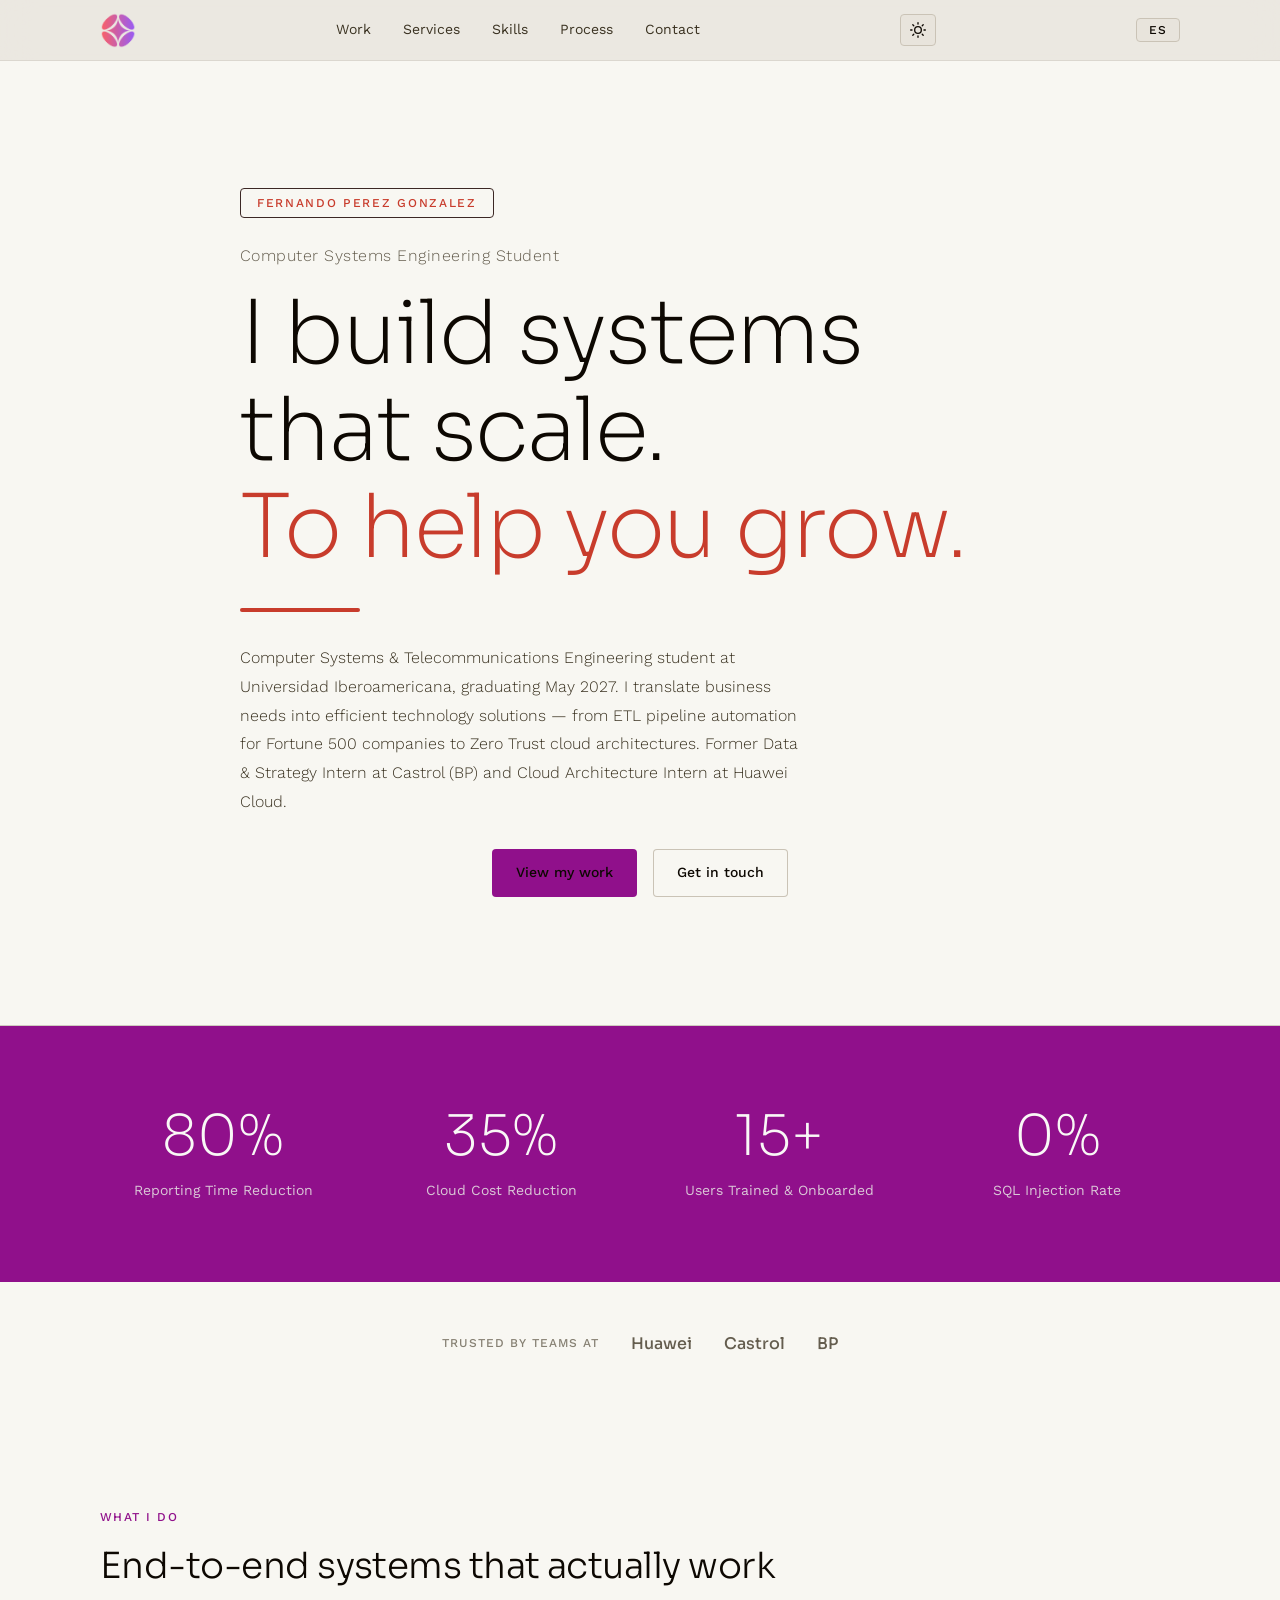
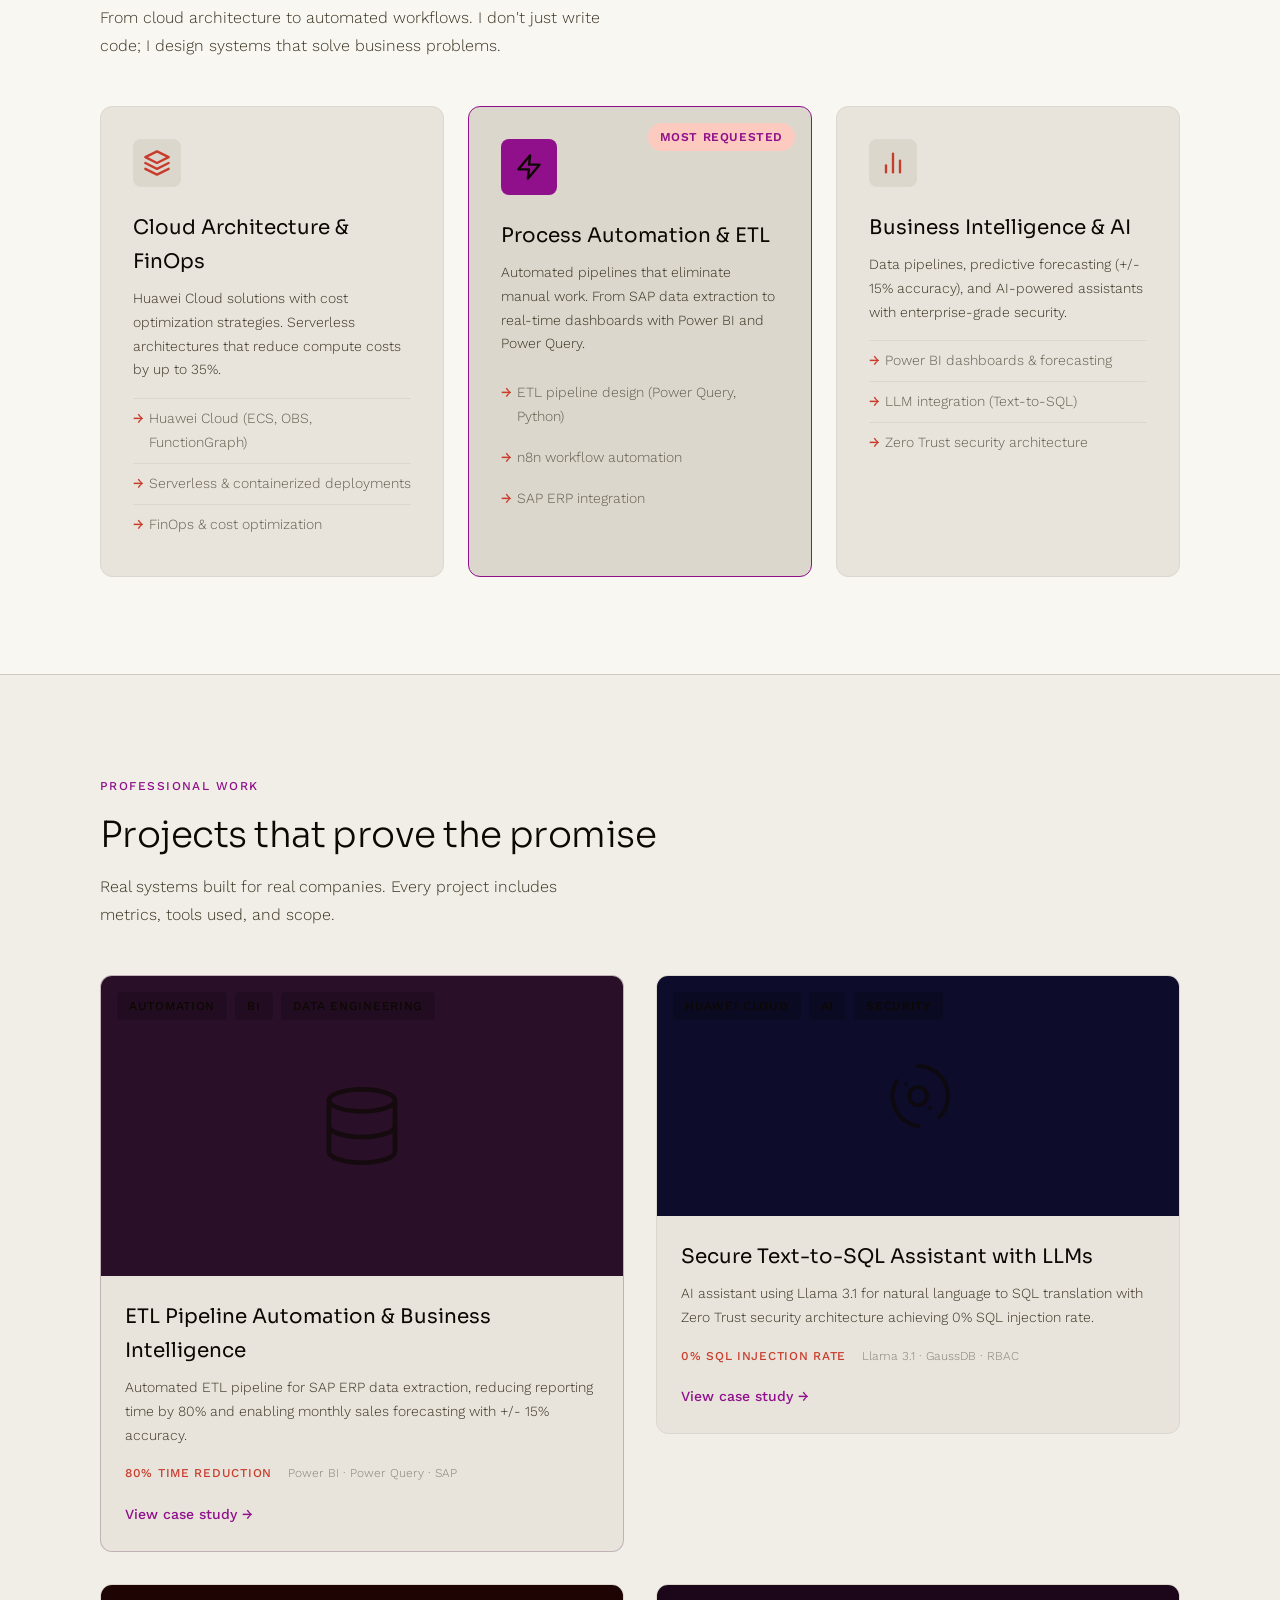
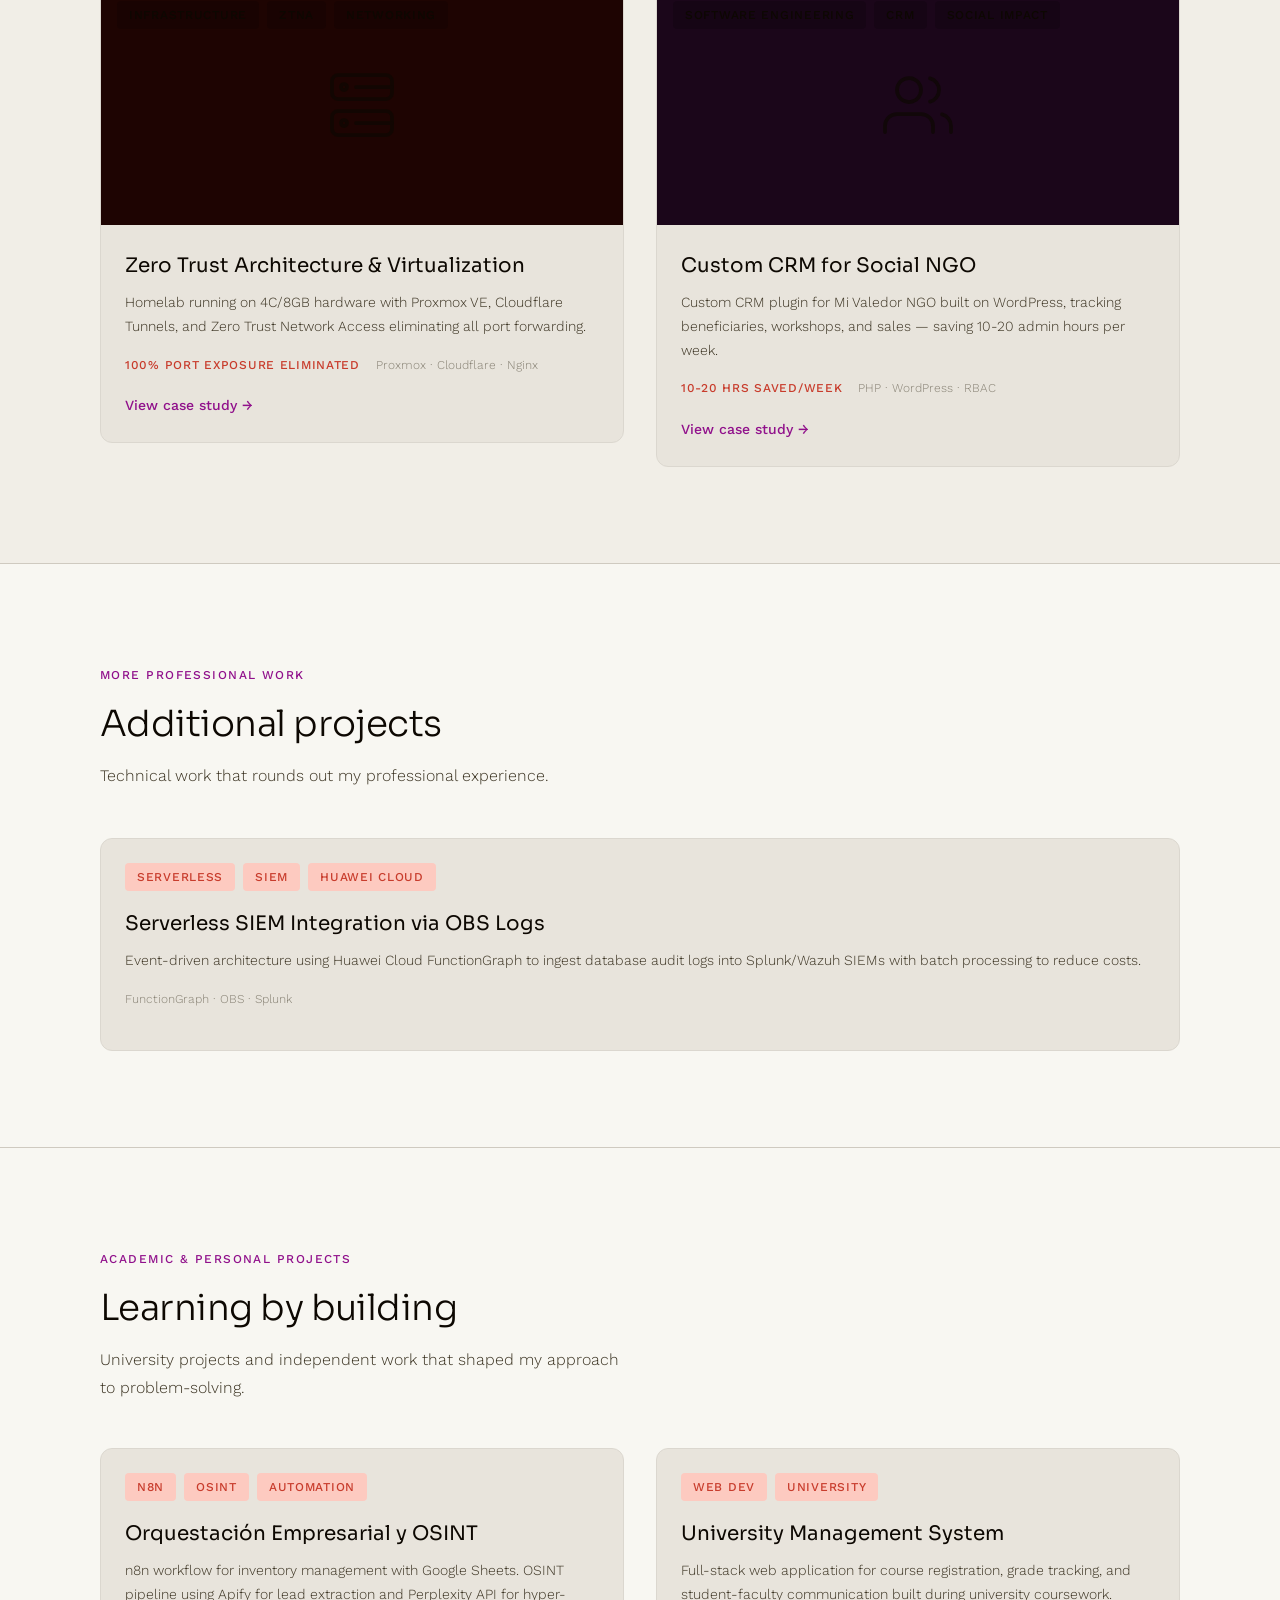
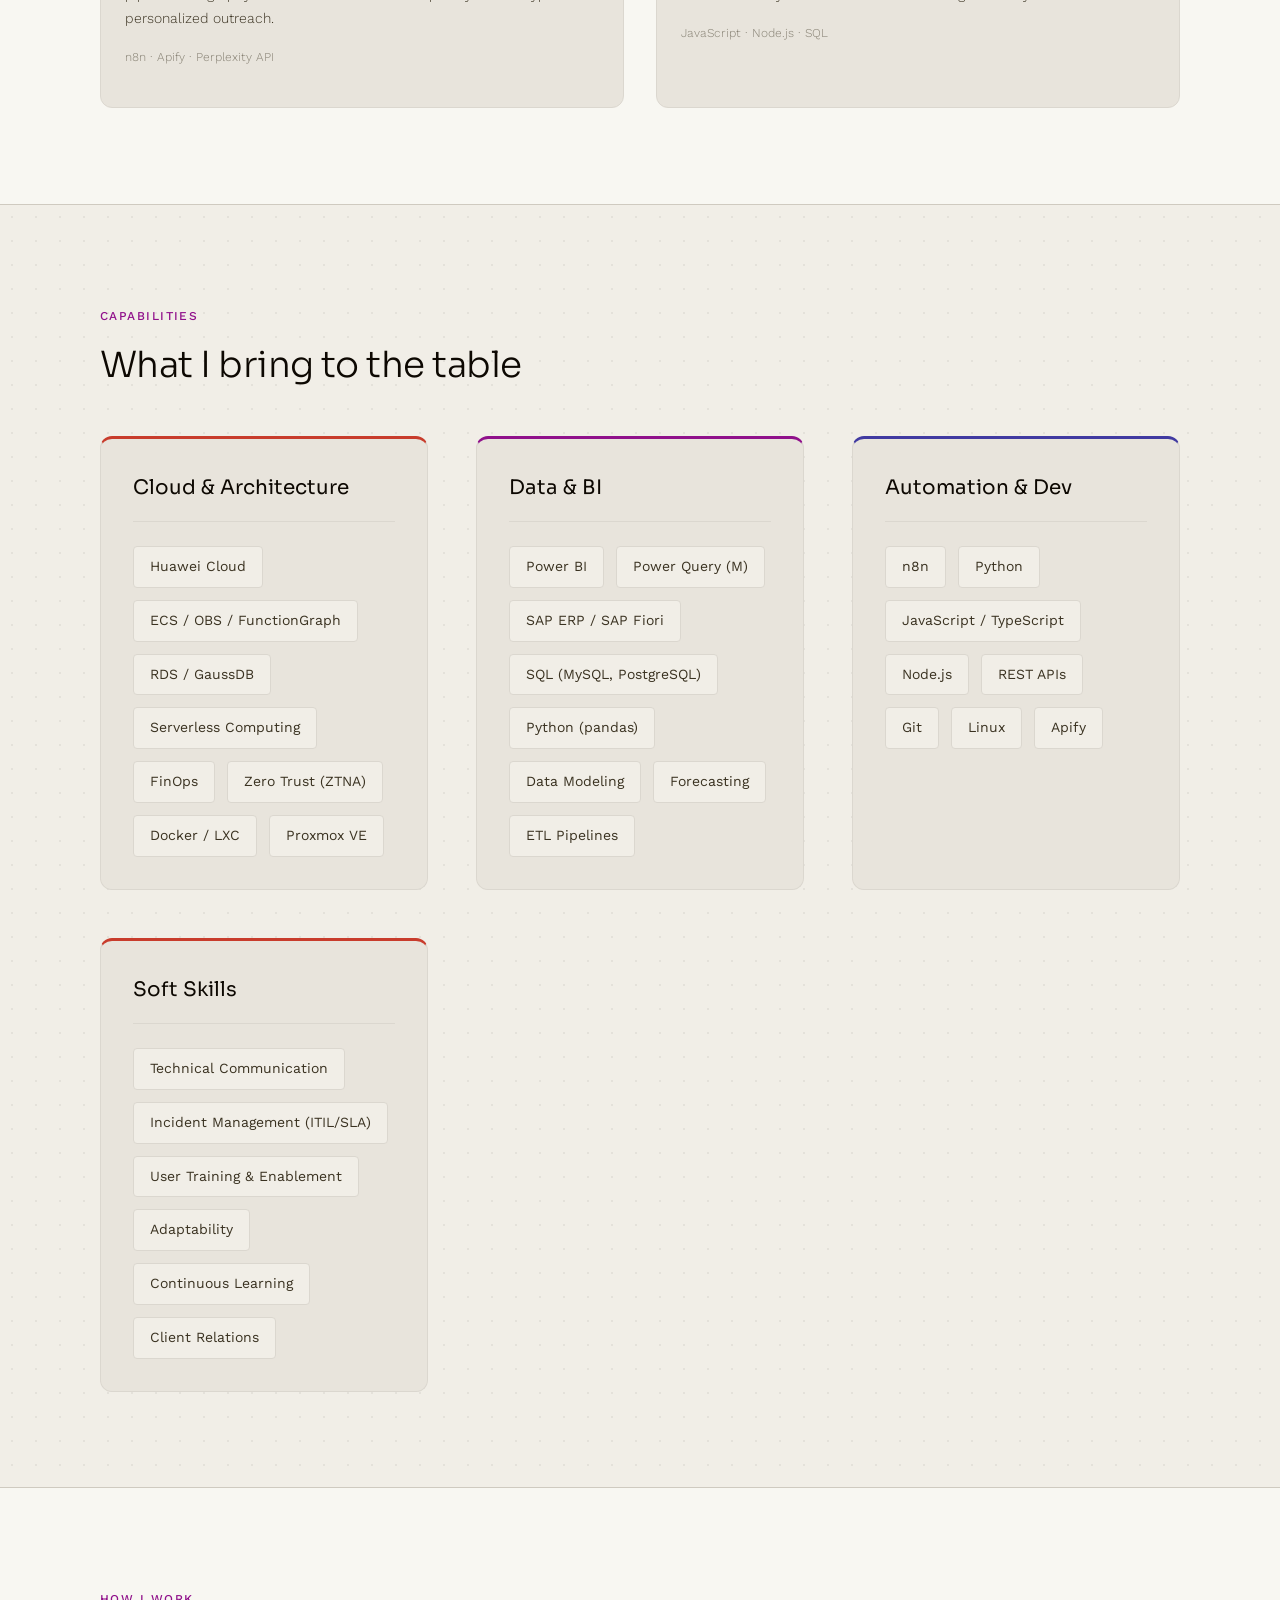
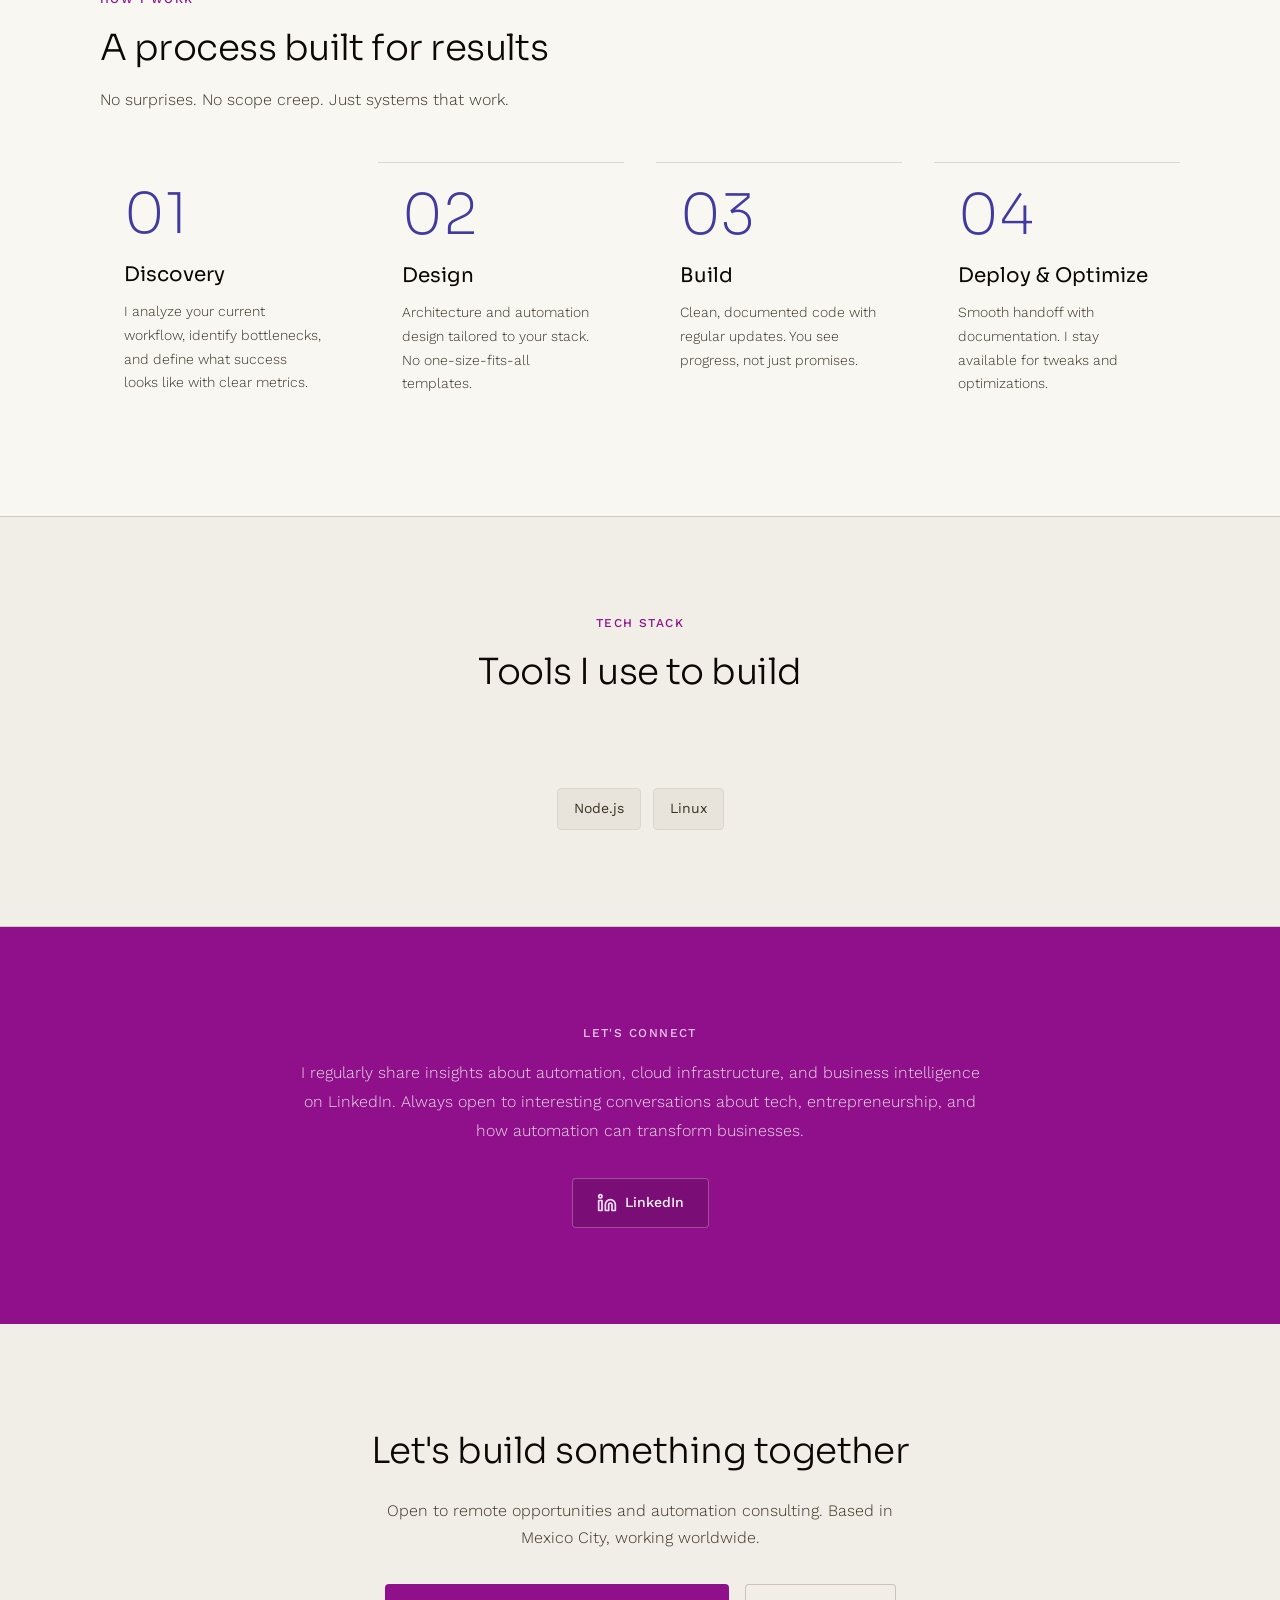
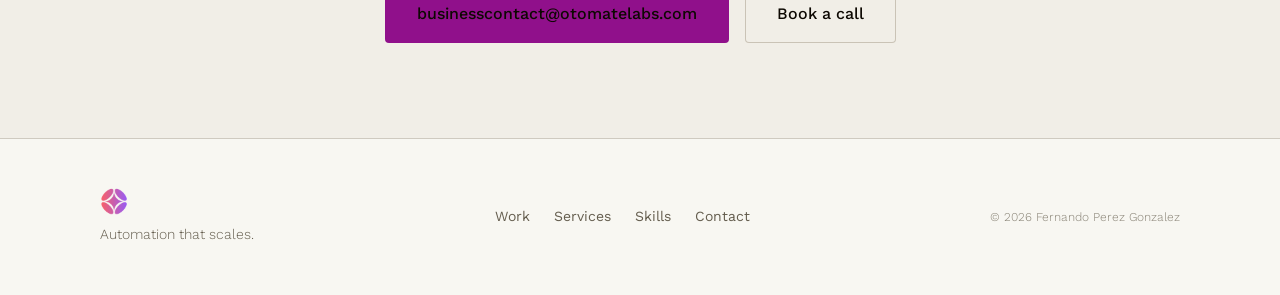
==== commit 020c847d: "segunda version de portafolio, version minimalista produccion" ====
--- a/index.html
+++ b/index.html
@@ -30,6 +30,10 @@
                 <a href="#process" class="nav-link" data-i18n="nav.process">Process</a>
                 <a href="#contact" class="nav-link" data-i18n="nav.contact">Contact</a>
             </div>
+            <button class="theme-toggle" aria-label="Toggle theme" id="theme-toggle">
+                <svg class="icon-sun" viewBox="0 0 24 24" fill="none" stroke="currentColor" stroke-width="2" stroke-linecap="round" stroke-linejoin="round"><circle cx="12" cy="12" r="5"/><line x1="12" y1="1" x2="12" y2="3"/><line x1="12" y1="21" x2="12" y2="23"/><line x1="4.22" y1="4.22" x2="5.64" y2="5.64"/><line x1="18.36" y1="18.36" x2="19.78" y2="19.78"/><line x1="1" y1="12" x2="3" y2="12"/><line x1="21" y1="12" x2="23" y2="12"/><line x1="4.22" y1="19.78" x2="5.64" y2="18.36"/><line x1="18.36" y1="5.64" x2="19.78" y2="4.22"/></svg>
+                <svg class="icon-moon" viewBox="0 0 24 24" fill="none" stroke="currentColor" stroke-width="2" stroke-linecap="round" stroke-linejoin="round"><path d="M21 12.79A9 9 0 1 1 11.21 3 7 7 0 0 0 21 12.79z"/></svg>
+            </button>
             <button class="lang-toggle" aria-label="Toggle language">ES</button>
         </div>
     </nav>
@@ -56,6 +60,7 @@
                 <span class="hero-line" data-i18n="hero.line1">I build systems that scale.</span>
                 <span class="hero-line hero-line-accent" data-i18n="hero.line2">You focus on growth.</span>
             </h1>
+            <div class="hero-accent-bar" data-animate="scale-in" data-duration="600" data-delay="500"></div>
             <p class="hero-subline" data-animate="fade-up" data-duration="800" data-delay="500" data-i18n="hero.bio">
                 Computer Systems & Telecommunications Engineering student at Universidad Iberoamericana, graduating May 2027. I translate business needs into efficient technology solutions — from ETL pipeline automation for Fortune 500 companies to Zero Trust cloud architectures. Former Data & Strategy Intern at Castrol (BP) and Cloud Architecture Intern at Huawei Cloud.
             </p>
@@ -161,8 +166,11 @@
             <div class="work-grid" data-animate="fade-up" data-duration="900" data-stagger="200">
                 <a href="project-castrol.html" class="work-card-link" data-stagger-child>
                     <article class="work-card">
-                        <div class="work-card-visual">
+                        <div class="work-card-visual" style="--card-solid-color: oklch(20% 0.07 330);">
                             <div class="work-card-gradient"></div>
+                            <div class="work-card-icon">
+                                <svg viewBox="0 0 24 24" fill="none" stroke="currentColor" stroke-width="1.25" stroke-linecap="round" stroke-linejoin="round"><ellipse cx="12" cy="5" rx="9" ry="3"/><path d="M21 12c0 1.66-4 3-9 3s-9-1.34-9-3"/><path d="M3 5v14c0 1.66 4 3 9 3s9-1.34 9-3V5"/></svg>
+                            </div>
                             <div class="work-card-tags">
                                 <span class="work-card-tag">Automation</span>
                                 <span class="work-card-tag">BI</span>
@@ -182,8 +190,11 @@
                 </a>
                 <a href="project-huawei.html" class="work-card-link" data-stagger-child>
                     <article class="work-card">
-                        <div class="work-card-visual">
+                        <div class="work-card-visual" style="--card-solid-color: oklch(18% 0.06 280);">
                             <div class="work-card-gradient"></div>
+                            <div class="work-card-icon">
+                                <svg viewBox="0 0 24 24" fill="none" stroke="currentColor" stroke-width="1.25" stroke-linecap="round" stroke-linejoin="round"><path d="M12 2a10 10 0 0 1 7.07 17.07"/><path d="M12 22A10 10 0 0 1 4.93 7"/><circle cx="12" cy="12" r="3"/><line x1="8" y1="8" x2="8.01" y2="8"/><line x1="16" y1="16" x2="16.01" y2="16"/></svg>
+                            </div>
                             <div class="work-card-tags">
                                 <span class="work-card-tag">Huawei Cloud</span>
                                 <span class="work-card-tag">AI</span>
@@ -203,8 +214,11 @@
                 </a>
                 <a href="project-homelab.html" class="work-card-link" data-stagger-child>
                     <article class="work-card">
-                        <div class="work-card-visual">
+                        <div class="work-card-visual" style="--card-solid-color: oklch(16% 0.05 30);">
                             <div class="work-card-gradient"></div>
+                            <div class="work-card-icon">
+                                <svg viewBox="0 0 24 24" fill="none" stroke="currentColor" stroke-width="1.25" stroke-linecap="round" stroke-linejoin="round"><rect x="2" y="2" width="20" height="8" rx="2"/><rect x="2" y="14" width="20" height="8" rx="2"/><circle cx="6" cy="6" r="1"/><circle cx="6" cy="18" r="1"/><line x1="10" y1="6" x2="22" y2="6"/><line x1="10" y1="18" x2="22" y2="18"/></svg>
+                            </div>
                             <div class="work-card-tags">
                                 <span class="work-card-tag">Infrastructure</span>
                                 <span class="work-card-tag">ZTNA</span>
@@ -224,8 +238,11 @@
                 </a>
                 <a href="project-valedor.html" class="work-card-link" data-stagger-child>
                     <article class="work-card">
-                        <div class="work-card-visual">
+                        <div class="work-card-visual" style="--card-solid-color: oklch(17% 0.05 330);">
                             <div class="work-card-gradient"></div>
+                            <div class="work-card-icon">
+                                <svg viewBox="0 0 24 24" fill="none" stroke="currentColor" stroke-width="1.25" stroke-linecap="round" stroke-linejoin="round"><path d="M17 21v-2a4 4 0 0 0-4-4H5a4 4 0 0 0-4 4v2"/><circle cx="9" cy="7" r="4"/><path d="M23 21v-2a4 4 0 0 0-3-3.87"/><path d="M16 3.13a4 4 0 0 1 0 7.75"/></svg>
+                            </div>
                             <div class="work-card-tags">
                                 <span class="work-card-tag">Software Engineering</span>
                                 <span class="work-card-tag">CRM</span>
@@ -459,7 +476,7 @@
                 <p class="contact-subline" data-i18n="contact.sub">Open to remote opportunities and automation consulting. Based in Mexico City, working worldwide.</p>
                 <div class="contact-actions">
                     <a href="mailto:businesscontact@otomatelabs.com" class="btn btn-primary btn-large" data-i18n="contact.email">businesscontact@otomatelabs.com</a>
-                    <a href="https://cal.com/fer89/25-min-discovery-call" target="_blank" class="btn btn-ghost btn-large" data-i18n="contact.call">Book a call</a>
+                    <a href="https://cal.com/ferpg/discovery" target="_blank" class="btn btn-ghost btn-large" data-i18n="contact.call">Book a call</a>
                 </div>
             </div>
         </div>
--- a/styles.css
+++ b/styles.css
@@ -33,9 +33,9 @@
     --font-body: 'Work Sans', system-ui, sans-serif;
 
     /* Scale */
-    --text-display: 4rem;
-    --text-h1: 3rem;
-    --text-h2: 2rem;
+    --text-display: 5.5rem;
+    --text-h1: 3.5rem;
+    --text-h2: 2.25rem;
     --text-h3: 1.5rem;
     --text-h4: 1.25rem;
     --text-body: 1rem;
@@ -68,6 +68,34 @@
 }
 
 /* ========================================
+   Light Theme — Warm Cream
+   ======================================== */
+
+[data-theme="light"] {
+    --color-bg: oklch(97.5% 0.006 90);
+    --color-bg-elevated: oklch(95% 0.01 90);
+    --color-surface: oklch(92% 0.012 85);
+    --color-surface-raised: oklch(88% 0.015 85);
+    --color-surface-hover: oklch(84% 0.018 85);
+    --color-border: oklch(82% 0.02 85);
+    --color-border-subtle: oklch(88% 0.012 85);
+
+    --color-text-primary: oklch(14% 0.02 85);
+    --color-text-secondary: oklch(32% 0.03 85);
+    --color-text-tertiary: oklch(48% 0.025 85);
+    --color-text-muted: oklch(60% 0.02 85);
+
+    --color-brand-coral: oklch(56% 0.18 30);
+    --color-brand-magenta: oklch(46% 0.2 330);
+    --color-brand-violet: oklch(42% 0.16 280);
+    --color-brand-light: oklch(60% 0.15 330);
+    --color-brand-dark: oklch(36% 0.18 330);
+    --color-brand-bg: oklch(88% 0.06 30);
+
+    --divider: 1px solid oklch(84% 0.015 85);
+}
+
+/* ========================================
    Reset & Base
    ======================================== */
 
@@ -159,10 +187,24 @@
     right: 0;
     z-index: 100;
     padding: var(--space-3) var(--space-6);
-    background: rgba(14, 12, 20, 0.85);
+    background: oklch(18% 0.015 300 / 0.8);
     backdrop-filter: blur(16px);
     -webkit-backdrop-filter: blur(16px);
     border-bottom: 1px solid var(--color-border-subtle);
+    transition: background 300ms ease;
+}
+
+.nav.scrolled {
+    background: oklch(14% 0.02 300 / 0.95);
+}
+
+[data-theme="light"] .nav {
+    background: oklch(92% 0.012 85 / 0.8);
+    border-bottom: 1px solid var(--color-border-subtle);
+}
+
+[data-theme="light"] .nav.scrolled {
+    background: oklch(88% 0.015 85 / 0.95);
 }
 
 .nav-inner {
@@ -212,6 +254,43 @@
     background: var(--color-surface-raised);
     border-color: var(--color-brand-magenta);
 }
+
+/* Theme toggle */
+.theme-toggle {
+    font-family: var(--font-body);
+    font-size: var(--text-caption);
+    font-weight: 500;
+    color: var(--color-text-primary);
+    background: var(--color-surface);
+    border: 1.5px solid var(--color-border);
+    padding: var(--space-1) var(--space-2);
+    border-radius: var(--radius-sm);
+    cursor: pointer;
+    transition: all 200ms ease;
+    display: flex;
+    align-items: center;
+    justify-content: center;
+    width: 36px;
+    height: 32px;
+    line-height: 1;
+}
+
+.theme-toggle:hover {
+    background: var(--color-surface-raised);
+    border-color: var(--color-brand-coral);
+}
+
+.theme-toggle svg {
+    width: 16px;
+    height: 16px;
+    pointer-events: none;
+}
+
+.theme-toggle .icon-sun { display: none; }
+.theme-toggle .icon-moon { display: block; }
+
+[data-theme="light"] .theme-toggle .icon-sun { display: block; }
+[data-theme="light"] .theme-toggle .icon-moon { display: none; }
 
 .nav-link {
     font-family: var(--font-body);
@@ -302,7 +381,7 @@
     left: 0;
     right: 0;
     bottom: 0;
-    background: rgba(10, 8, 16, 0.98);
+    background: oklch(8% 0.015 300 / 0.98);
     backdrop-filter: blur(20px);
     -webkit-backdrop-filter: blur(20px);
     z-index: 99;
@@ -314,6 +393,10 @@
     transition: opacity 400ms ease, visibility 400ms ease;
 }
 
+[data-theme="light"] .mobile-menu {
+    background: oklch(95% 0.01 90 / 0.98);
+}
+
 .mobile-menu.active {
     opacity: 1;
     visibility: visible;
@@ -359,7 +442,7 @@
 
 .hero {
     position: relative;
-    padding: calc(var(--space-32) + 60px) var(--space-6) var(--space-24);
+    padding: calc(var(--space-32) + 60px) var(--space-6) var(--space-32);
     overflow: hidden;
     background: var(--color-bg);
     border-bottom: var(--divider);
@@ -368,9 +451,9 @@
 .hero-content {
     position: relative;
     z-index: 2;
-    max-width: 720px;
+    max-width: 800px;
     margin: 0 auto;
-    text-align: center;
+    text-align: left;
 }
 
 .hero-lockup {
@@ -403,9 +486,9 @@
     font-family: var(--font-display);
     font-size: var(--text-display);
     font-weight: 200;
-    line-height: 1.15;
-    color: var(--color-text-primary);
-    margin-bottom: var(--space-6);
+    line-height: 1.1;
+    color: var(--color-text-primary);
+    margin-bottom: var(--space-8);
     letter-spacing: -0.02em;
 }
 
@@ -417,14 +500,23 @@
     color: var(--color-brand-coral);
 }
 
+/* Bold decorative accent bar under headline */
+.hero-accent-bar {
+    width: 120px;
+    height: 4px;
+    background: var(--color-brand-coral);
+    margin-bottom: var(--space-8);
+    border-radius: 2px;
+}
+
 .hero-subline {
     font-family: var(--font-body);
     font-size: var(--text-body);
     font-weight: 300;
     line-height: 1.8;
     color: var(--color-text-secondary);
-    max-width: 52ch;
-    margin: 0 auto var(--space-8);
+    max-width: 56ch;
+    margin: 0 0 var(--space-8);
 }
 
 .hero-subline strong {
@@ -501,9 +593,9 @@
    ======================================== */
 
 .metrics {
-    padding: var(--space-16) var(--space-6);
-    background: var(--color-bg);
-    border-bottom: var(--divider);
+    padding: var(--space-20) var(--space-6);
+    background: var(--color-brand-dark);
+    border-bottom: none;
 }
 
 .metrics-inner {
@@ -519,8 +611,8 @@
     display: block;
     font-family: var(--font-display);
     font-size: var(--text-h1);
-    font-weight: 700;
-    color: var(--color-brand-coral);
+    font-weight: 200;
+    color: oklch(96% 0.005 60);
     line-height: 1.1;
     margin-bottom: var(--space-2);
 }
@@ -528,8 +620,20 @@
 .metric-label {
     font-family: var(--font-body);
     font-size: var(--text-body-sm);
-    color: var(--color-text-tertiary);
+    color: oklch(80% 0.02 330);
     font-weight: 400;
+}
+
+[data-theme="light"] .metrics {
+    background: var(--color-brand-magenta);
+}
+
+[data-theme="light"] .metric-number {
+    color: oklch(98% 0.003 90);
+}
+
+[data-theme="light"] .metric-label {
+    color: oklch(85% 0.03 330);
 }
 
 /* ========================================
@@ -740,7 +844,23 @@
 .work-card:hover {
     transform: translateY(-6px);
     border-color: var(--color-border);
-    box-shadow: 0 20px 40px oklch(10% 0.05 300 / 0.4);
+}
+
+[data-theme="light"] .work-card:hover {
+    box-shadow: 0 12px 32px oklch(60% 0.02 85 / 0.25);
+}
+
+/* First work card emphasis */
+.work-card-link:first-child .work-card-visual {
+    height: 300px;
+}
+
+.work-card-link:first-child .work-card {
+    border-color: var(--color-border);
+}
+
+[data-theme="light"] .work-card-link:first-child .work-card {
+    border-color: oklch(55% 0.05 330 / 0.4);
 }
 
 /* First work card emphasis — breaks identical grid pattern */
@@ -776,6 +896,30 @@
 .work-card-link:nth-child(3) .work-card-visual { --card-solid-color: oklch(16% 0.05 30); }
 .work-card-link:nth-child(4) .work-card-visual { --card-solid-color: oklch(17% 0.05 330); }
 
+/* Project card icon centered in visual */
+.work-card-icon {
+    position: absolute;
+    inset: 0;
+    display: flex;
+    align-items: center;
+    justify-content: center;
+    z-index: 1;
+    opacity: 0.7;
+    pointer-events: none;
+}
+
+.work-card-icon svg {
+    width: 72px;
+    height: 72px;
+    stroke: var(--color-text-primary);
+    stroke-width: 1.25;
+}
+
+.work-card-link:first-child .work-card-icon svg {
+    width: 88px;
+    height: 88px;
+}
+
 .work-card-tags {
     position: absolute;
     top: var(--space-4);
@@ -792,9 +936,13 @@
     text-transform: uppercase;
     letter-spacing: 0.06em;
     color: var(--color-text-primary);
-    background: rgba(0, 0, 0, 0.5);
+    background: oklch(0% 0 0 / 0.5);
     padding: var(--space-1) var(--space-3);
     border-radius: var(--radius-sm);
+}
+
+[data-theme="light"] .work-card-tag {
+    background: oklch(0% 0 0 / 0.18);
 }
 
 .work-card-content {
@@ -871,7 +1019,10 @@
 .work-card-compact:hover {
     transform: translateY(-4px);
     border-color: var(--color-border);
-    box-shadow: 0 12px 32px oklch(10% 0.05 300 / 0.3);
+}
+
+[data-theme="light"] .work-card-compact:hover {
+    box-shadow: 0 8px 24px oklch(60% 0.02 85 / 0.2);
 }
 
 .work-card-compact .work-card-content {
@@ -905,6 +1056,22 @@
     padding: var(--space-24) var(--space-6);
     background: var(--color-bg-elevated);
     border-bottom: var(--divider);
+    position: relative;
+}
+
+.skills::before {
+    content: '';
+    position: absolute;
+    inset: 0;
+    pointer-events: none;
+    opacity: 0.04;
+    background-image: radial-gradient(circle, oklch(95% 0.01 60) 1px, transparent 1px);
+    background-size: 24px 24px;
+}
+
+[data-theme="light"] .skills::before {
+    opacity: 0.06;
+    background-image: radial-gradient(circle, oklch(20% 0.02 85) 1px, transparent 1px);
 }
 
 .skills-inner {
@@ -1075,8 +1242,8 @@
 
 .connect {
     padding: var(--space-24) var(--space-6);
-    background: var(--color-bg);
-    border-bottom: var(--divider);
+    background: var(--color-brand-dark);
+    border-bottom: none;
 }
 
 .connect-inner {
@@ -1089,13 +1256,13 @@
     font-family: var(--font-body);
     font-size: var(--text-body);
     font-weight: 300;
-    color: var(--color-text-secondary);
+    color: oklch(88% 0.03 330);
     line-height: 1.8;
     margin-bottom: var(--space-8);
 }
 
 .connect-link {
-    color: var(--color-brand-magenta);
+    color: oklch(95% 0.005 60);
     text-decoration: none;
     font-weight: 500;
     position: relative;
@@ -1120,9 +1287,9 @@
     font-family: var(--font-body);
     font-size: var(--text-body-sm);
     font-weight: 500;
-    color: var(--color-text-primary);
-    background: var(--color-surface);
-    border: 1px solid var(--color-border-subtle);
+    color: oklch(95% 0.005 60);
+    background: oklch(0% 0 0 / 0.2);
+    border: 1px solid oklch(70% 0.06 330 / 0.3);
     padding: var(--space-3) var(--space-6);
     border-radius: var(--radius-sm);
     text-decoration: none;
@@ -1130,13 +1297,41 @@
 }
 
 .connect-social:hover {
-    background: var(--color-surface-raised);
-    border-color: var(--color-brand-magenta);
-    transform: translateY(-2px);
+    background: oklch(0% 0 0 / 0.35);
+    border-color: oklch(85% 0.06 330);
+    transform: translateY(-1px);
 }
 
 .connect-social svg {
-    color: var(--color-brand-magenta);
+    color: oklch(90% 0.05 330);
+}
+
+[data-theme="light"] .connect {
+    background: var(--color-brand-magenta);
+}
+
+[data-theme="light"] .connect-text {
+    color: oklch(90% 0.02 330);
+}
+
+[data-theme="light"] .connect-social {
+    color: oklch(98% 0.003 90);
+    background: oklch(0% 0 0 / 0.15);
+    border-color: oklch(80% 0.06 330 / 0.4);
+}
+
+[data-theme="light"] .connect-social:hover {
+    background: oklch(0% 0 0 / 0.25);
+    border-color: oklch(90% 0.08 330);
+}
+
+[data-theme="light"] .connect-social svg {
+    color: oklch(95% 0.05 330);
+}
+
+/* Section tag in connect (on dark bg) */
+.connect .section-tag {
+    color: oklch(88% 0.06 330);
 }
 
 /* ========================================
@@ -1301,13 +1496,18 @@
 .project-tag {
     font-family: var(--font-body);
     font-size: var(--text-caption);
-    font-weight: 600;
+    font-weight: 500;
     text-transform: uppercase;
-    letter-spacing: 0.05em;
+    letter-spacing: 0.06em;
     color: var(--color-brand-coral);
-    background: rgba(0, 0, 0, 0.3);
+    background: oklch(0% 0 0 / 0.3);
     padding: var(--space-1) var(--space-3);
-    border-radius: var(--radius-pill);
+    border-radius: var(--radius-sm);
+}
+
+[data-theme="light"] .project-tag {
+    background: oklch(0% 0 0 / 0.08);
+    color: var(--color-brand-magenta);
 }
 
 .project-title {
@@ -1394,7 +1594,7 @@
 .project-image {
     width: 100%;
     height: 320px;
-    background: linear-gradient(135deg, var(--color-surface), oklch(25% 0.08 330));
+    background: linear-gradient(135deg, var(--color-surface), var(--color-surface-raised));
     border-radius: var(--radius-lg);
     margin: var(--space-6) 0 var(--space-8);
     display: flex;
@@ -1469,7 +1669,7 @@
 
 @media (max-width: 768px) {
     :root {
-        --text-display: 2.5rem;
+        --text-display: 3rem;
         --text-h1: 2.25rem;
         --text-h2: 1.625rem;
         --text-h3: 1.375rem;
@@ -1477,15 +1677,24 @@
     }
 
     .hero {
-        padding: calc(var(--space-16) + 60px) var(--space-4) var(--space-12);
+        padding: calc(var(--space-20) + 60px) var(--space-4) var(--space-16);
+    }
+
+    .hero-content {
+        text-align: left;
     }
 
     .hero-headline {
-        line-height: 1.2;
+        line-height: 1.15;
     }
 
     .hero-subline {
         font-size: var(--text-body-sm);
+    }
+
+    .hero-accent-bar {
+        width: 80px;
+        height: 3px;
     }
 
     .hero-cta {
@@ -1583,7 +1792,7 @@
 
 @media (min-width: 769px) and (max-width: 1024px) {
     :root {
-        --text-display: 3rem;
+        --text-display: 4.25rem;
     }
 
     .work-grid {
@@ -1634,3 +1843,8 @@
     background: oklch(30% 0.1 330);
     color: var(--color-text-primary);
 }
+
+[data-theme="light"] ::selection {
+    background: oklch(70% 0.12 330 / 0.3);
+    color: oklch(20% 0.03 85);
+}
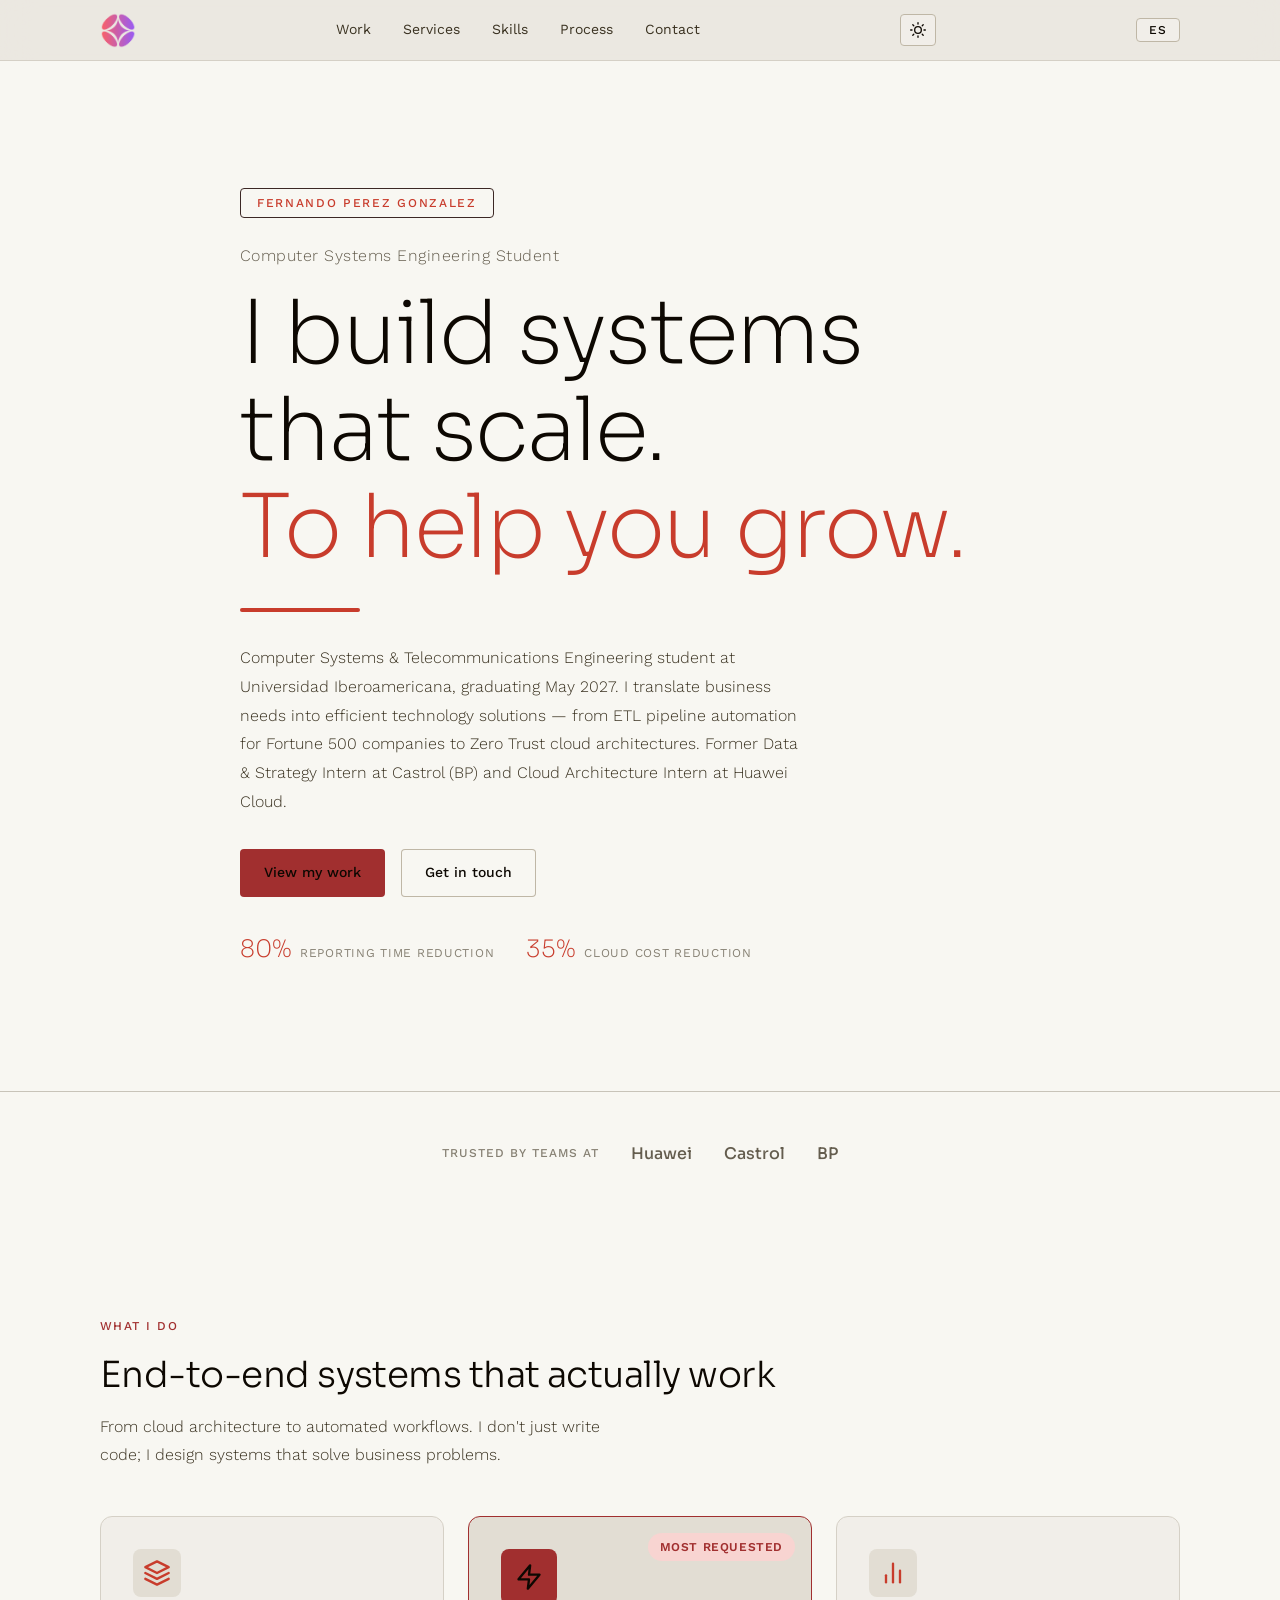
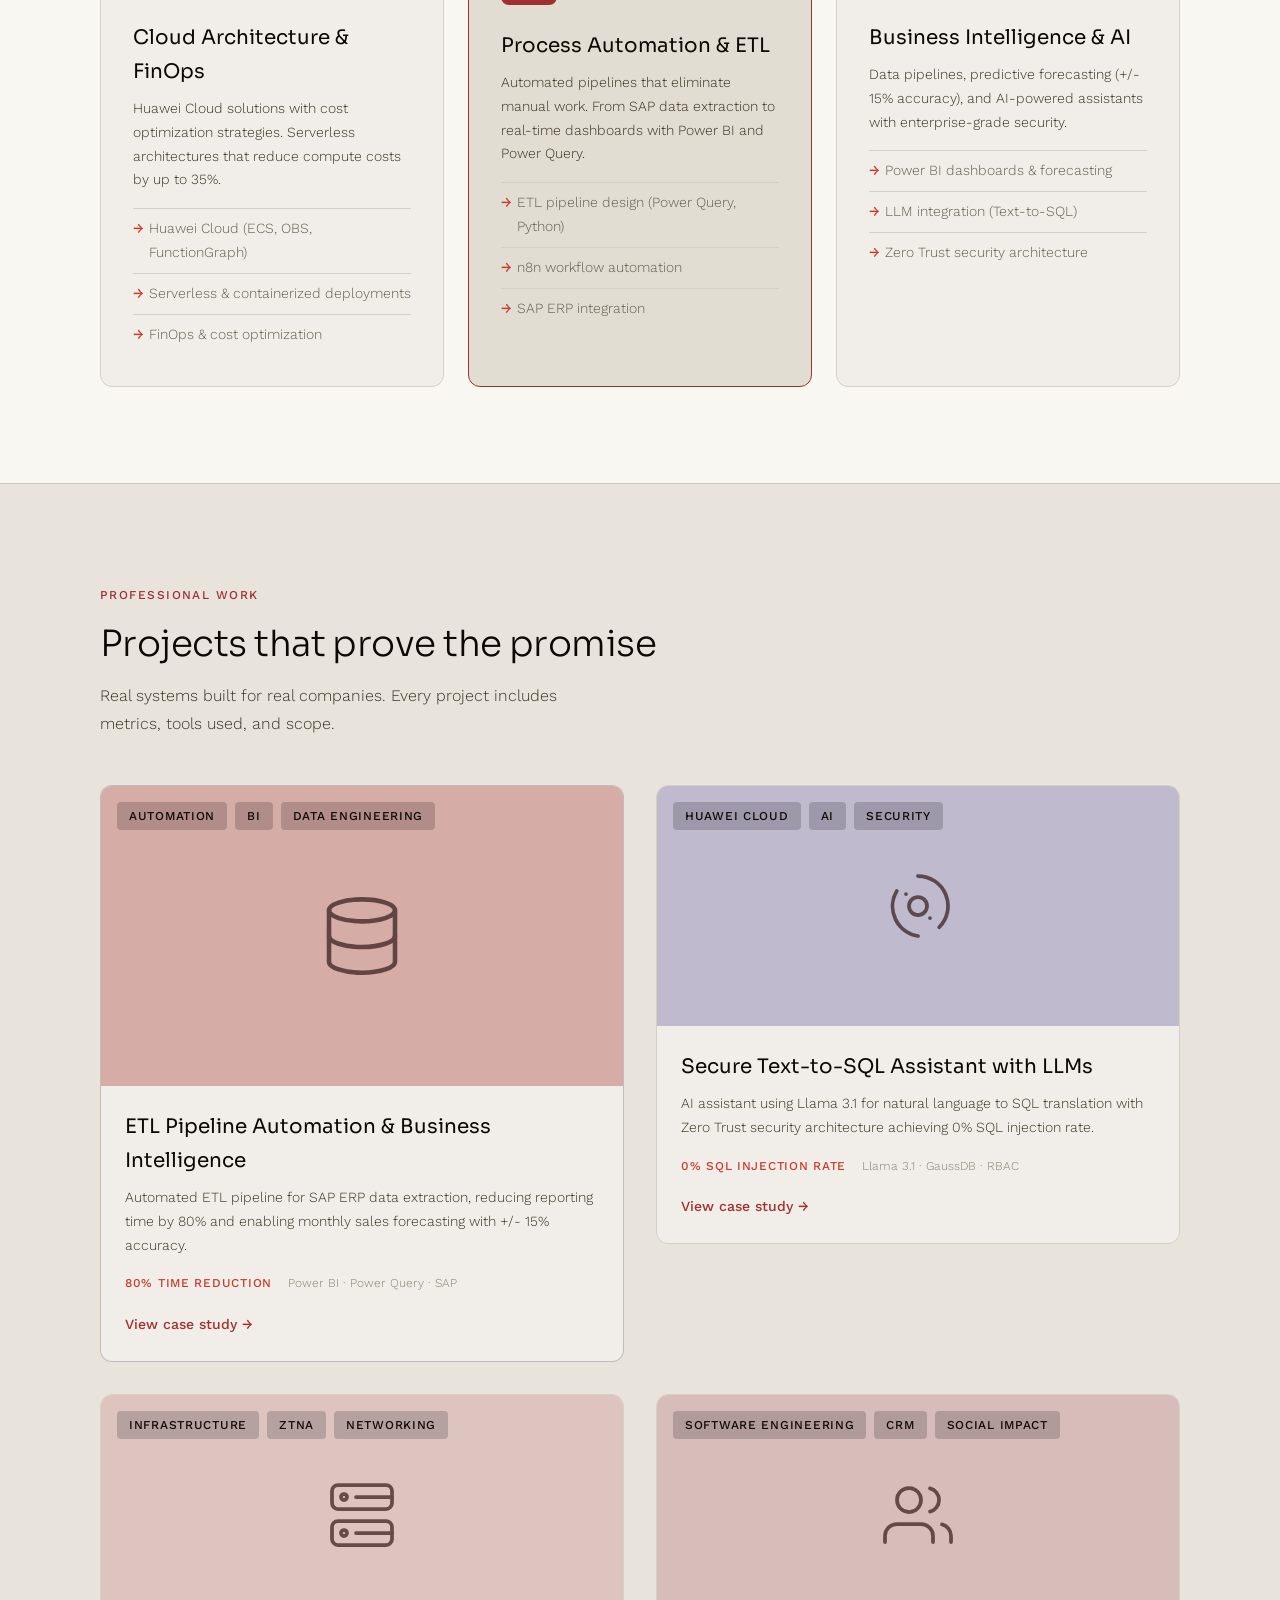
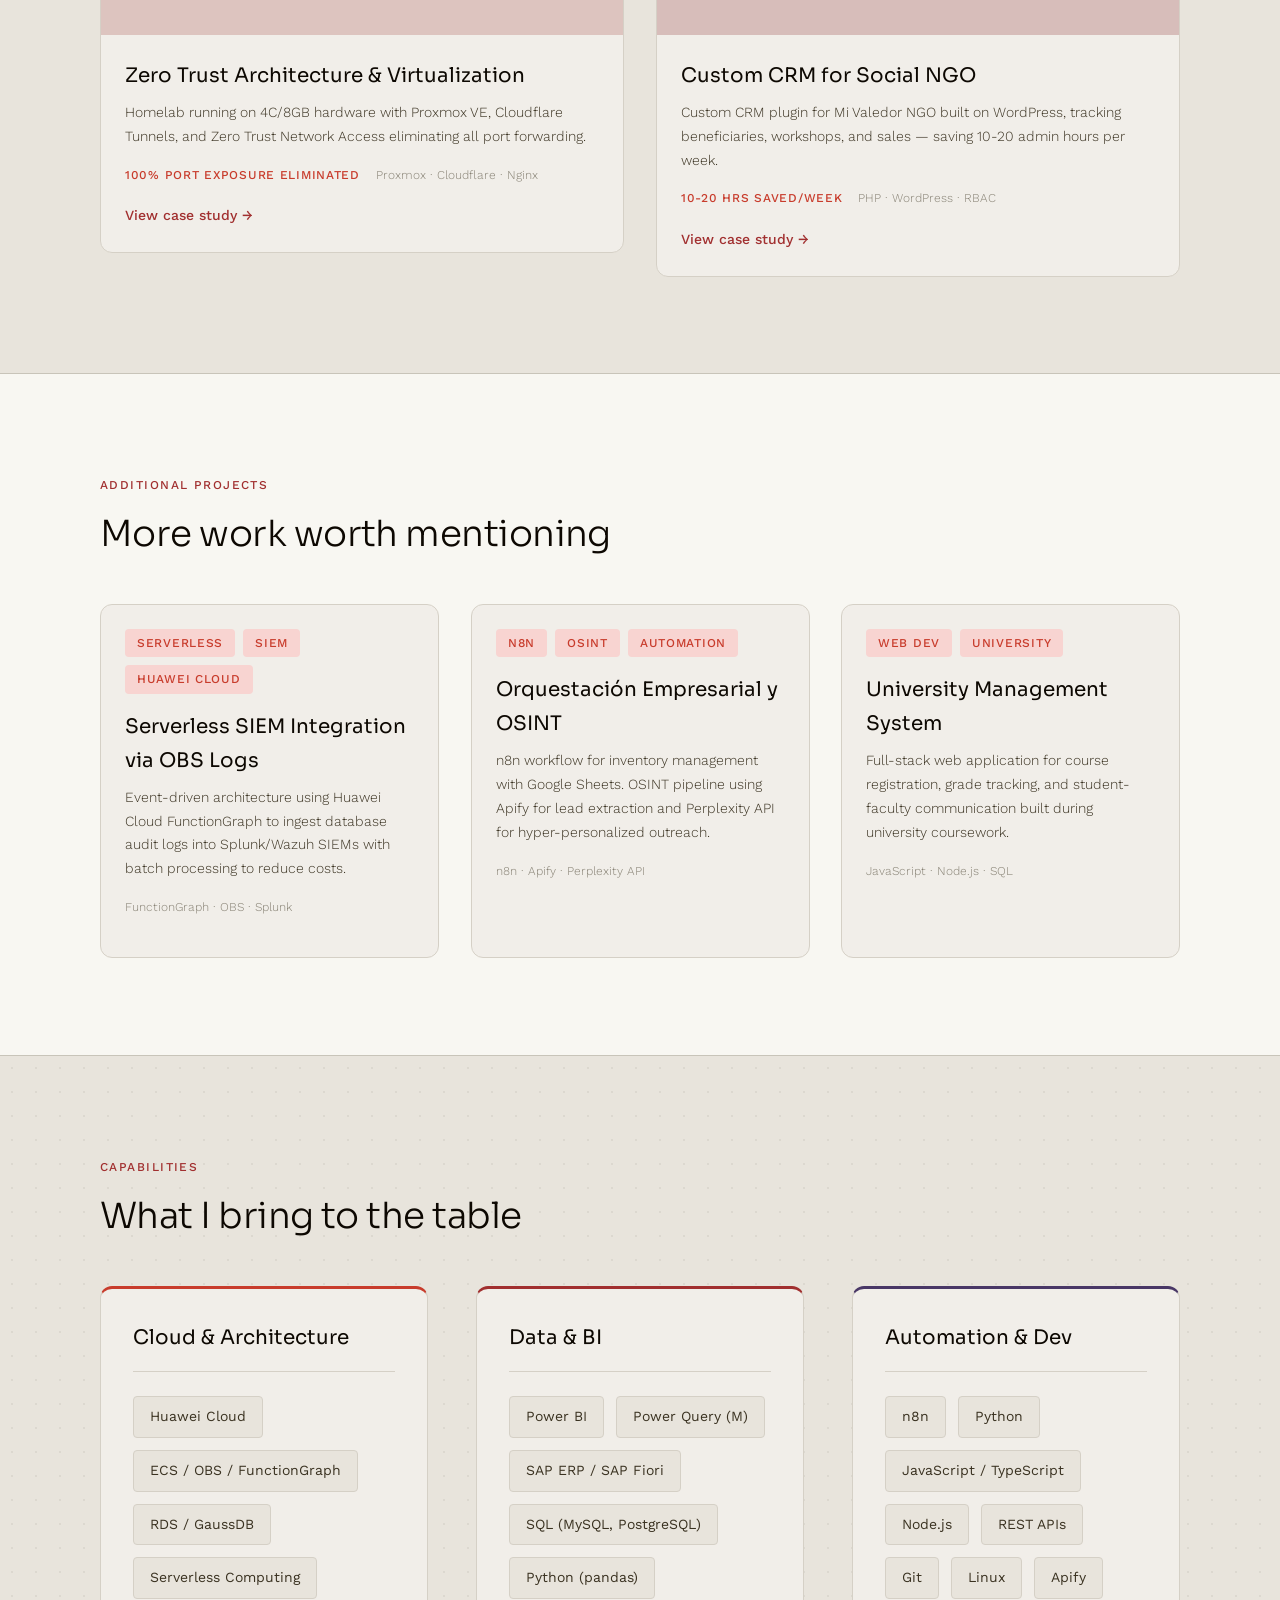
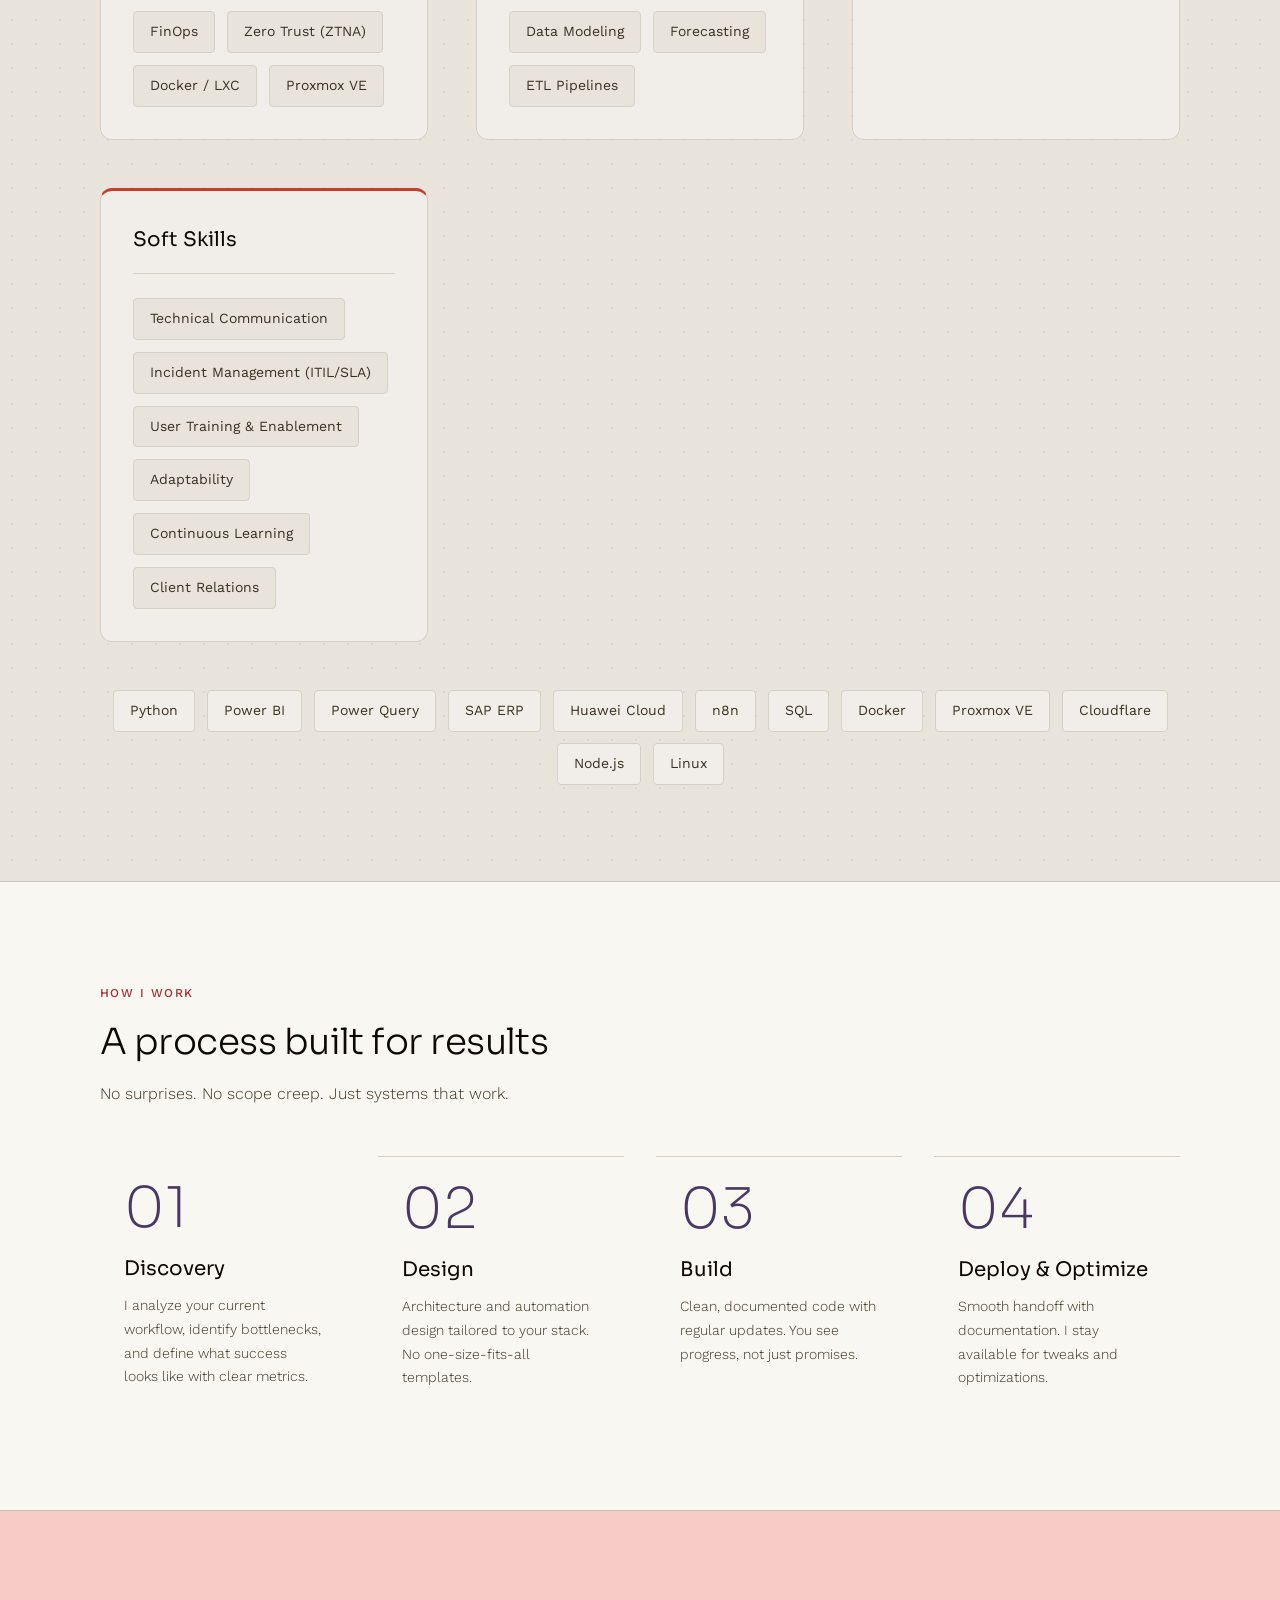
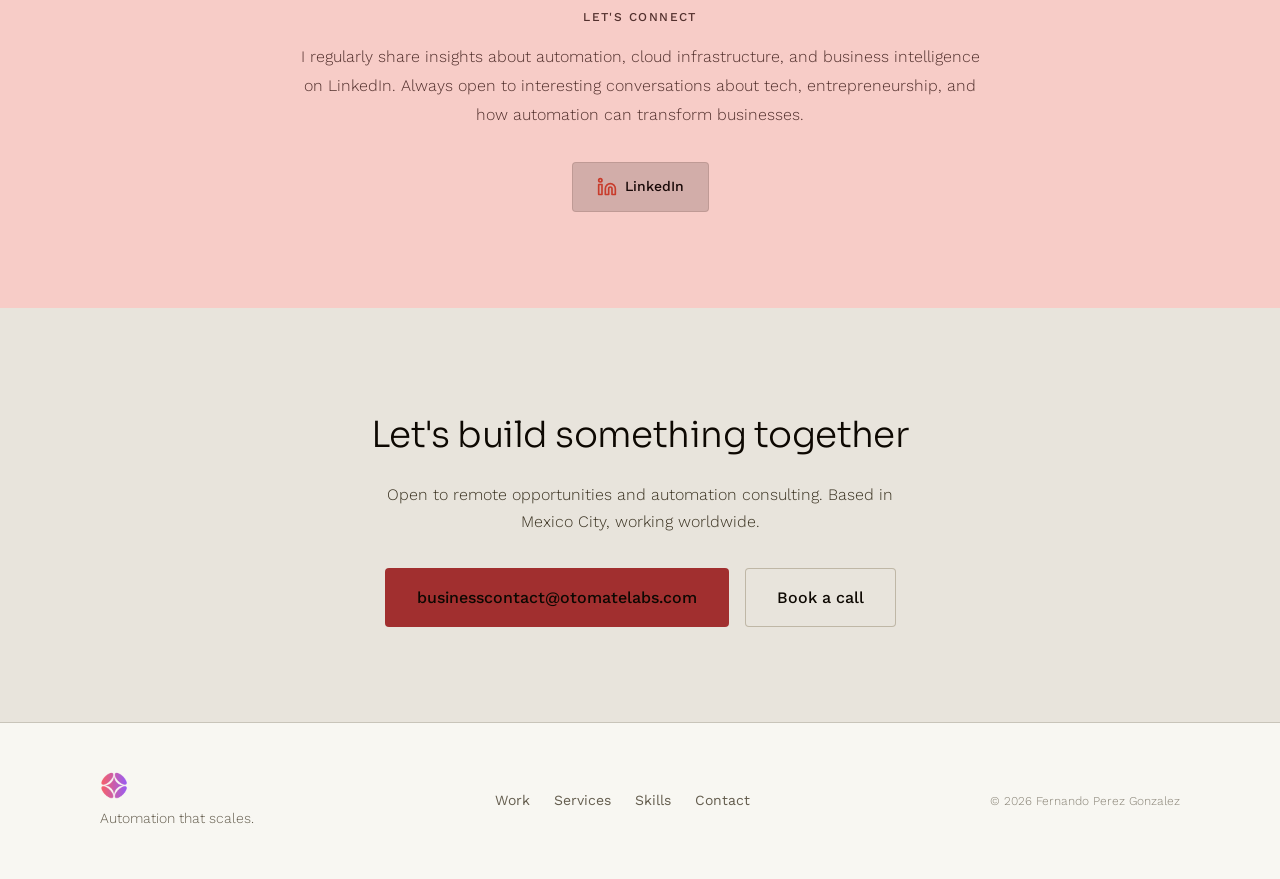
==== commit 66bfcc6a: "Correccion de barras magenta, uso de colores acorta a la paleta de colores, falta fotos de proyectos" ====
--- a/index.html
+++ b/index.html
@@ -68,27 +68,15 @@
                 <a href="#work" class="btn btn-primary" data-i18n="hero.cta.work">View my work</a>
                 <a href="#contact" class="btn btn-ghost" data-i18n="hero.cta.contact">Get in touch</a>
             </div>
-        </div>
-    </section>
-
-    <!-- Metrics Strip -->
-    <section class="metrics">
-        <div class="metrics-inner" data-animate="fade-up" data-duration="800">
-            <div class="metric" data-animate="scale-in" data-duration="700" data-delay="0">
-                <span class="metric-number" data-target="80%">80%</span>
-                <span class="metric-label" data-i18n="metric.reports">Reporting Time Reduction</span>
-            </div>
-            <div class="metric" data-animate="scale-in" data-duration="700" data-delay="150">
-                <span class="metric-number" data-target="35%">35%</span>
-                <span class="metric-label" data-i18n="metric.costs">Cloud Cost Reduction</span>
-            </div>
-            <div class="metric" data-animate="scale-in" data-duration="700" data-delay="300">
-                <span class="metric-number" data-target="15+">15+</span>
-                <span class="metric-label" data-i18n="metric.users">Users Trained & Onboarded</span>
-            </div>
-            <div class="metric" data-animate="scale-in" data-duration="700" data-delay="450">
-                <span class="metric-number" data-target="0%">0%</span>
-                <span class="metric-label" data-i18n="metric.security">SQL Injection Rate</span>
+            <div class="hero-metrics" data-animate="fade-up" data-duration="800" data-delay="900">
+                <div class="hero-metric-item">
+                    <span class="hero-metric-value" data-target="80%">80%</span>
+                    <span class="hero-metric-label" data-i18n="metric.reports">Reporting Time Reduction</span>
+                </div>
+                <div class="hero-metric-item">
+                    <span class="hero-metric-value" data-target="35%">35%</span>
+                    <span class="hero-metric-label" data-i18n="metric.costs">Cloud Cost Reduction</span>
+                </div>
             </div>
         </div>
     </section>
@@ -166,7 +154,7 @@
             <div class="work-grid" data-animate="fade-up" data-duration="900" data-stagger="200">
                 <a href="project-castrol.html" class="work-card-link" data-stagger-child>
                     <article class="work-card">
-                        <div class="work-card-visual" style="--card-solid-color: oklch(20% 0.07 330);">
+                        <div class="work-card-visual">
                             <div class="work-card-gradient"></div>
                             <div class="work-card-icon">
                                 <svg viewBox="0 0 24 24" fill="none" stroke="currentColor" stroke-width="1.25" stroke-linecap="round" stroke-linejoin="round"><ellipse cx="12" cy="5" rx="9" ry="3"/><path d="M21 12c0 1.66-4 3-9 3s-9-1.34-9-3"/><path d="M3 5v14c0 1.66 4 3 9 3s9-1.34 9-3V5"/></svg>
@@ -190,7 +178,7 @@
                 </a>
                 <a href="project-huawei.html" class="work-card-link" data-stagger-child>
                     <article class="work-card">
-                        <div class="work-card-visual" style="--card-solid-color: oklch(18% 0.06 280);">
+                        <div class="work-card-visual">
                             <div class="work-card-gradient"></div>
                             <div class="work-card-icon">
                                 <svg viewBox="0 0 24 24" fill="none" stroke="currentColor" stroke-width="1.25" stroke-linecap="round" stroke-linejoin="round"><path d="M12 2a10 10 0 0 1 7.07 17.07"/><path d="M12 22A10 10 0 0 1 4.93 7"/><circle cx="12" cy="12" r="3"/><line x1="8" y1="8" x2="8.01" y2="8"/><line x1="16" y1="16" x2="16.01" y2="16"/></svg>
@@ -214,7 +202,7 @@
                 </a>
                 <a href="project-homelab.html" class="work-card-link" data-stagger-child>
                     <article class="work-card">
-                        <div class="work-card-visual" style="--card-solid-color: oklch(16% 0.05 30);">
+                        <div class="work-card-visual">
                             <div class="work-card-gradient"></div>
                             <div class="work-card-icon">
                                 <svg viewBox="0 0 24 24" fill="none" stroke="currentColor" stroke-width="1.25" stroke-linecap="round" stroke-linejoin="round"><rect x="2" y="2" width="20" height="8" rx="2"/><rect x="2" y="14" width="20" height="8" rx="2"/><circle cx="6" cy="6" r="1"/><circle cx="6" cy="18" r="1"/><line x1="10" y1="6" x2="22" y2="6"/><line x1="10" y1="18" x2="22" y2="18"/></svg>
@@ -238,7 +226,7 @@
                 </a>
                 <a href="project-valedor.html" class="work-card-link" data-stagger-child>
                     <article class="work-card">
-                        <div class="work-card-visual" style="--card-solid-color: oklch(17% 0.05 330);">
+                        <div class="work-card-visual">
                             <div class="work-card-gradient"></div>
                             <div class="work-card-icon">
                                 <svg viewBox="0 0 24 24" fill="none" stroke="currentColor" stroke-width="1.25" stroke-linecap="round" stroke-linejoin="round"><path d="M17 21v-2a4 4 0 0 0-4-4H5a4 4 0 0 0-4 4v2"/><circle cx="9" cy="7" r="4"/><path d="M23 21v-2a4 4 0 0 0-3-3.87"/><path d="M16 3.13a4 4 0 0 1 0 7.75"/></svg>
@@ -264,13 +252,12 @@
         </div>
     </section>
 
-    <!-- Additional Professional Projects -->
-    <section class="work work-academic">
+    <!-- Additional Projects -->
+    <section class="work work-academic" id="academic">
         <div class="work-inner">
             <div class="section-header" data-animate="fade-up" data-duration="800">
-                <span class="section-tag" data-i18n="work.extra.tag">More Professional Work</span>
-                <h2 class="section-heading" data-i18n="work.extra.heading">Additional projects</h2>
-                <p class="section-sub" data-i18n="work.extra.sub">Technical work that rounds out my professional experience.</p>
+                <span class="section-tag" data-i18n="work.extra2.tag">Additional Projects</span>
+                <h2 class="section-heading" data-i18n="work.extra2.heading">More work worth mentioning</h2>
             </div>
             <div class="work-grid work-grid-compact" data-animate="fade-up" data-duration="900" data-stagger="200">
                 <article class="work-card work-card-compact" data-stagger-child data-animate="fade-up-small">
@@ -287,19 +274,6 @@
                         </div>
                     </div>
                 </article>
-            </div>
-        </div>
-    </section>
-
-    <!-- Academic & Other Projects Section -->
-    <section class="work work-academic" id="academic">
-        <div class="work-inner">
-            <div class="section-header" data-animate="fade-up" data-duration="800">
-                <span class="section-tag" data-i18n="work.aca.tag">Academic & Personal Projects</span>
-                <h2 class="section-heading" data-i18n="work.aca.heading">Learning by building</h2>
-                <p class="section-sub" data-i18n="work.aca.sub">University projects and independent work that shaped my approach to problem-solving.</p>
-            </div>
-            <div class="work-grid work-grid-compact" data-animate="fade-up" data-duration="900" data-stagger="200">
                 <article class="work-card work-card-compact" data-stagger-child data-animate="fade-up-small">
                     <div class="work-card-content">
                         <div class="work-card-tags-compact">
@@ -331,7 +305,7 @@
         </div>
     </section>
 
-    <!-- Skills Section -->
+    <!-- Skills & Tools -->
     <section class="skills" id="skills">
         <div class="skills-inner">
             <div class="section-header" data-animate="fade-up" data-duration="800">
@@ -390,50 +364,7 @@
                     </div>
                 </div>
             </div>
-        </div>
-    </section>
-
-    <!-- Process Section -->
-    <section class="process" id="process">
-        <div class="process-inner">
-            <div class="section-header" data-animate="fade-up" data-duration="800">
-                <span class="section-tag" data-i18n="process.tag">How I Work</span>
-                <h2 class="section-heading" data-i18n="process.heading">A process built for results</h2>
-                <p class="section-sub" data-i18n="process.sub">No surprises. No scope creep. Just systems that work.</p>
-            </div>
-            <div class="process-steps" data-stagger="120">
-                <div class="process-step" data-stagger-child data-animate="slide-right">
-                    <span class="process-number">01</span>
-                    <h3 class="process-title" data-i18n="process.1.title">Discovery</h3>
-                    <p class="process-desc" data-i18n="process.1.desc">I analyze your current workflow, identify bottlenecks, and define what success looks like with clear metrics.</p>
-                </div>
-                <div class="process-step" data-stagger-child data-animate="slide-right">
-                    <span class="process-number">02</span>
-                    <h3 class="process-title" data-i18n="process.2.title">Design</h3>
-                    <p class="process-desc" data-i18n="process.2.desc">Architecture and automation design tailored to your stack. No one-size-fits-all templates.</p>
-                </div>
-                <div class="process-step" data-stagger-child data-animate="slide-right">
-                    <span class="process-number">03</span>
-                    <h3 class="process-title" data-i18n="process.3.title">Build</h3>
-                    <p class="process-desc" data-i18n="process.3.desc">Clean, documented code with regular updates. You see progress, not just promises.</p>
-                </div>
-                <div class="process-step" data-stagger-child data-animate="slide-right">
-                    <span class="process-number">04</span>
-                    <h3 class="process-title" data-i18n="process.4.title">Deploy & Optimize</h3>
-                    <p class="process-desc" data-i18n="process.4.desc">Smooth handoff with documentation. I stay available for tweaks and optimizations.</p>
-                </div>
-            </div>
-        </div>
-    </section>
-
-    <!-- Tech Stack -->
-    <section class="tech-stack">
-        <div class="tech-inner">
-            <div data-animate="fade-up" data-duration="800">
-                <span class="section-tag center" data-i18n="tech.tag">Tech Stack</span>
-                <h2 class="section-heading center" data-i18n="tech.heading">Tools I use to build</h2>
-            </div>
-            <div class="tech-grid" data-stagger="80">
+            <div class="tech-grid" data-stagger="60" style="margin-top: var(--space-12);">
                 <span class="tech-item" data-stagger-child data-animate="scale-in">Python</span>
                 <span class="tech-item" data-stagger-child data-animate="scale-in">Power BI</span>
                 <span class="tech-item" data-stagger-child data-animate="scale-in">Power Query</span>
@@ -446,6 +377,39 @@
                 <span class="tech-item" data-stagger-child data-animate="scale-in">Cloudflare</span>
                 <span class="tech-item" data-stagger-child data-animate="scale-in">Node.js</span>
                 <span class="tech-item" data-stagger-child data-animate="scale-in">Linux</span>
+            </div>
+        </div>
+    </section>
+
+    <!-- Process Section -->
+    <section class="process" id="process">
+        <div class="process-inner">
+            <div class="section-header" data-animate="fade-up" data-duration="800">
+                <span class="section-tag" data-i18n="process.tag">How I Work</span>
+                <h2 class="section-heading" data-i18n="process.heading">A process built for results</h2>
+                <p class="section-sub" data-i18n="process.sub">No surprises. No scope creep. Just systems that work.</p>
+            </div>
+            <div class="process-steps" data-stagger="120">
+                <div class="process-step" data-stagger-child data-animate="slide-right">
+                    <span class="process-number">01</span>
+                    <h3 class="process-title" data-i18n="process.1.title">Discovery</h3>
+                    <p class="process-desc" data-i18n="process.1.desc">I analyze your current workflow, identify bottlenecks, and define what success looks like with clear metrics.</p>
+                </div>
+                <div class="process-step" data-stagger-child data-animate="slide-right">
+                    <span class="process-number">02</span>
+                    <h3 class="process-title" data-i18n="process.2.title">Design</h3>
+                    <p class="process-desc" data-i18n="process.2.desc">Architecture and automation design tailored to your stack. No one-size-fits-all templates.</p>
+                </div>
+                <div class="process-step" data-stagger-child data-animate="slide-right">
+                    <span class="process-number">03</span>
+                    <h3 class="process-title" data-i18n="process.3.title">Build</h3>
+                    <p class="process-desc" data-i18n="process.3.desc">Clean, documented code with regular updates. You see progress, not just promises.</p>
+                </div>
+                <div class="process-step" data-stagger-child data-animate="slide-right">
+                    <span class="process-number">04</span>
+                    <h3 class="process-title" data-i18n="process.4.title">Deploy & Optimize</h3>
+                    <p class="process-desc" data-i18n="process.4.desc">Smooth handoff with documentation. I stay available for tweaks and optimizations.</p>
+                </div>
             </div>
         </div>
     </section>
--- a/styles.css
+++ b/styles.css
@@ -5,12 +5,12 @@
 :root {
     /* Core dark background, tinted violet */
     --color-bg: oklch(8% 0.015 300);
-    --color-bg-elevated: oklch(11% 0.018 300);
-    --color-surface: oklch(14% 0.022 300);
-    --color-surface-raised: oklch(18% 0.025 300);
-    --color-surface-hover: oklch(22% 0.03 300);
-    --color-border: oklch(24% 0.03 300);
-    --color-border-subtle: oklch(18% 0.02 300);
+    --color-bg-elevated: oklch(14% 0.02 300);
+    --color-surface: oklch(17% 0.025 300);
+    --color-surface-raised: oklch(22% 0.03 300);
+    --color-surface-hover: oklch(26% 0.035 300);
+    --color-border: oklch(28% 0.04 300);
+    --color-border-subtle: oklch(20% 0.025 300);
 
     /* Text — warm tinted whites */
     --color-text-primary: oklch(95% 0.005 60);
@@ -18,15 +18,20 @@
     --color-text-tertiary: oklch(55% 0.015 300);
     --color-text-muted: oklch(42% 0.015 300);
 
-    /* Brand colors — solid palette from Logo.png */
+    /* Brand colors — warm coral-led palette */
     --color-brand-coral: oklch(72% 0.18 30);
-    --color-brand-magenta: oklch(62% 0.2 330);
-    --color-brand-violet: oklch(58% 0.18 280);
-
-    --color-brand: var(--color-brand-magenta);
-    --color-brand-light: oklch(75% 0.15 330);
-    --color-brand-dark: oklch(48% 0.18 330);
-    --color-brand-bg: oklch(15% 0.06 330);
+    --color-brand-warm: oklch(58% 0.14 25);
+    --color-brand-violet: oklch(48% 0.08 300);
+
+    --color-brand: var(--color-brand-warm);
+    --color-brand-light: oklch(78% 0.1 30);
+    --color-brand-dark: oklch(38% 0.08 25);
+    --color-brand-bg: oklch(16% 0.04 25);
+
+    /* Brand block backgrounds (metrics, connect) */
+    --color-accent-block: oklch(18% 0.05 20);
+    --color-accent-block-text: oklch(96% 0.005 60);
+    --color-accent-block-sub: oklch(78% 0.03 30);
 
     /* Typography */
     --font-display: 'Sora', system-ui, sans-serif;
@@ -64,7 +69,7 @@
     --radius-pill: 9999px;
 
     /* Divider */
-    --divider: 1px solid oklch(22% 0.02 300);
+    --divider: 1px solid oklch(24% 0.025 300);
 }
 
 /* ========================================
@@ -73,12 +78,12 @@
 
 [data-theme="light"] {
     --color-bg: oklch(97.5% 0.006 90);
-    --color-bg-elevated: oklch(95% 0.01 90);
-    --color-surface: oklch(92% 0.012 85);
-    --color-surface-raised: oklch(88% 0.015 85);
-    --color-surface-hover: oklch(84% 0.018 85);
-    --color-border: oklch(82% 0.02 85);
-    --color-border-subtle: oklch(88% 0.012 85);
+    --color-bg-elevated: oklch(92% 0.012 85);
+    --color-surface: oklch(95% 0.008 88);
+    --color-surface-raised: oklch(90% 0.015 85);
+    --color-surface-hover: oklch(86% 0.02 85);
+    --color-border: oklch(78% 0.025 85);
+    --color-border-subtle: oklch(86% 0.015 85);
 
     --color-text-primary: oklch(14% 0.02 85);
     --color-text-secondary: oklch(32% 0.03 85);
@@ -86,13 +91,17 @@
     --color-text-muted: oklch(60% 0.02 85);
 
     --color-brand-coral: oklch(56% 0.18 30);
-    --color-brand-magenta: oklch(46% 0.2 330);
-    --color-brand-violet: oklch(42% 0.16 280);
-    --color-brand-light: oklch(60% 0.15 330);
-    --color-brand-dark: oklch(36% 0.18 330);
-    --color-brand-bg: oklch(88% 0.06 30);
-
-    --divider: 1px solid oklch(84% 0.015 85);
+    --color-brand-warm: oklch(48% 0.15 25);
+    --color-brand-violet: oklch(38% 0.08 300);
+    --color-brand-light: oklch(62% 0.12 30);
+    --color-brand-dark: oklch(32% 0.08 25);
+    --color-brand-bg: oklch(90% 0.04 25);
+
+    --color-accent-block: oklch(88% 0.05 25);
+    --color-accent-block-text: oklch(16% 0.03 25);
+    --color-accent-block-sub: oklch(35% 0.05 25);
+
+    --divider: 1px solid oklch(82% 0.015 85);
 }
 
 /* ========================================
@@ -119,6 +128,7 @@
     background-color: var(--color-bg);
     -webkit-font-smoothing: antialiased;
     -moz-osx-font-smoothing: grayscale;
+    transition: background-color 400ms ease, color 300ms ease;
 }
 
 /* ========================================
@@ -252,7 +262,7 @@
 
 .lang-toggle:hover {
     background: var(--color-surface-raised);
-    border-color: var(--color-brand-magenta);
+    border-color: var(--color-brand);
 }
 
 /* Theme toggle */
@@ -433,7 +443,7 @@
 .mobile-menu.active .mobile-link:nth-child(5) { transition-delay: 300ms; }
 
 .mobile-link:hover {
-    color: var(--color-brand-magenta);
+    color: var(--color-brand);
 }
 
 /* ========================================
@@ -527,8 +537,39 @@
 .hero-cta {
     display: flex;
     gap: var(--space-4);
-    justify-content: center;
+    justify-content: flex-start;
     flex-wrap: wrap;
+}
+
+/* Hero embedded metrics */
+.hero-metrics {
+    display: flex;
+    gap: var(--space-8);
+    margin-top: var(--space-10);
+    flex-wrap: wrap;
+}
+
+.hero-metric-item {
+    display: flex;
+    align-items: baseline;
+    gap: var(--space-2);
+}
+
+.hero-metric-value {
+    font-family: var(--font-display);
+    font-size: var(--text-h3);
+    font-weight: 200;
+    color: var(--color-brand-coral);
+    line-height: 1;
+}
+
+.hero-metric-label {
+    font-family: var(--font-body);
+    font-size: var(--text-caption);
+    font-weight: 400;
+    color: var(--color-text-muted);
+    text-transform: uppercase;
+    letter-spacing: 0.06em;
 }
 
 /* ========================================
@@ -553,7 +594,7 @@
 }
 
 .btn-primary {
-    background: var(--color-brand-magenta);
+    background: var(--color-brand);
     color: var(--color-text-primary);
 }
 
@@ -562,8 +603,12 @@
     transform: translateY(-1px);
 }
 
+.btn-primary:active {
+    transform: translateY(1px) scale(0.98);
+}
+
 .btn-primary:focus-visible {
-    outline: 2px solid var(--color-brand-magenta);
+    outline: 2px solid var(--color-brand);
     outline-offset: 2px;
 }
 
@@ -578,8 +623,12 @@
     transform: translateY(-1px);
 }
 
+.btn-ghost:active {
+    transform: translateY(1px) scale(0.98);
+}
+
 .btn-ghost:focus-visible {
-    outline: 2px solid var(--color-brand-magenta);
+    outline: 2px solid var(--color-brand);
     outline-offset: 2px;
 }
 
@@ -594,7 +643,7 @@
 
 .metrics {
     padding: var(--space-20) var(--space-6);
-    background: var(--color-brand-dark);
+    background: var(--color-accent-block);
     border-bottom: none;
 }
 
@@ -612,7 +661,7 @@
     font-family: var(--font-display);
     font-size: var(--text-h1);
     font-weight: 200;
-    color: oklch(96% 0.005 60);
+    color: var(--color-accent-block-text);
     line-height: 1.1;
     margin-bottom: var(--space-2);
 }
@@ -620,20 +669,8 @@
 .metric-label {
     font-family: var(--font-body);
     font-size: var(--text-body-sm);
-    color: oklch(80% 0.02 330);
+    color: var(--color-accent-block-sub);
     font-weight: 400;
-}
-
-[data-theme="light"] .metrics {
-    background: var(--color-brand-magenta);
-}
-
-[data-theme="light"] .metric-number {
-    color: oklch(98% 0.003 90);
-}
-
-[data-theme="light"] .metric-label {
-    color: oklch(85% 0.03 330);
 }
 
 /* ========================================
@@ -721,14 +758,14 @@
 }
 
 .service-card.featured {
-    border-color: var(--color-brand-magenta);
+    border-color: var(--color-brand);
     background: var(--color-surface-raised);
 }
 
 .service-card.featured .service-card-icon {
     width: 56px;
     height: 56px;
-    background: var(--color-brand-magenta);
+    background: var(--color-brand);
     color: var(--color-text-primary);
 }
 
@@ -741,7 +778,7 @@
     font-weight: 600;
     text-transform: uppercase;
     letter-spacing: 0.05em;
-    color: var(--color-brand-magenta);
+    color: var(--color-brand);
     background: var(--color-brand-bg);
     padding: var(--space-1) var(--space-3);
     border-radius: var(--radius-pill);
@@ -896,6 +933,19 @@
 .work-card-link:nth-child(3) .work-card-visual { --card-solid-color: oklch(16% 0.05 30); }
 .work-card-link:nth-child(4) .work-card-visual { --card-solid-color: oklch(17% 0.05 330); }
 
+[data-theme="light"] .work-card-link:nth-child(1) .work-card-visual { --card-solid-color: oklch(82% 0.04 25); }
+[data-theme="light"] .work-card-link:nth-child(2) .work-card-visual { --card-solid-color: oklch(80% 0.03 300); }
+[data-theme="light"] .work-card-link:nth-child(3) .work-card-visual { --card-solid-color: oklch(84% 0.03 30); }
+[data-theme="light"] .work-card-link:nth-child(4) .work-card-visual { --card-solid-color: oklch(82% 0.03 25); }
+
+[data-theme="light"] .work-card-link:first-child .work-card-gradient {
+    --card-solid-color: oklch(78% 0.05 25);
+}
+
+[data-theme="light"] .work-card-icon svg {
+    stroke: oklch(25% 0.04 25);
+}
+
 /* Project card icon centered in visual */
 .work-card-icon {
     position: absolute;
@@ -913,11 +963,21 @@
     height: 72px;
     stroke: var(--color-text-primary);
     stroke-width: 1.25;
+    transition: transform 500ms cubic-bezier(0.25, 1, 0.5, 1), opacity 400ms ease;
+}
+
+.work-card:hover .work-card-icon svg {
+    transform: scale(1.1);
+    opacity: 0.9;
 }
 
 .work-card-link:first-child .work-card-icon svg {
     width: 88px;
     height: 88px;
+}
+
+.work-card-link:first-child .work-card:hover .work-card-icon svg {
+    transform: scale(1.08);
 }
 
 .work-card-tags {
@@ -993,7 +1053,7 @@
     font-family: var(--font-body);
     font-size: var(--text-body-sm);
     font-weight: 500;
-    color: var(--color-brand-magenta);
+    color: var(--color-brand);
     transition: color 200ms ease;
 }
 
@@ -1094,7 +1154,7 @@
 }
 
 .skills-category:nth-child(1) { border-top-color: var(--color-brand-coral); }
-.skills-category:nth-child(2) { border-top-color: var(--color-brand-magenta); }
+.skills-category:nth-child(2) { border-top-color: var(--color-brand); }
 .skills-category:nth-child(3) { border-top-color: var(--color-brand-violet); }
 .skills-category:nth-child(4) { border-top-color: var(--color-brand-coral); }
 
@@ -1123,14 +1183,20 @@
     border: 1px solid var(--color-border-subtle);
     padding: var(--space-2) var(--space-4);
     border-radius: var(--radius-sm);
-    transition: all 200ms ease;
+    transition: all 250ms cubic-bezier(0.25, 1, 0.5, 1);
+    cursor: default;
 }
 
 .skill-item:hover {
-    background: var(--color-surface-raised);
-    border-color: var(--color-brand-magenta);
-    color: var(--color-text-primary);
-    transform: translateY(-2px);
+    background: var(--color-brand-bg);
+    border-color: var(--color-brand);
+    color: var(--color-brand);
+    transform: translateY(-3px);
+    box-shadow: 0 4px 12px oklch(50% 0.15 330 / 0.15);
+}
+
+[data-theme="light"] .skill-item:hover {
+    box-shadow: 0 4px 12px oklch(30% 0.15 330 / 0.15);
 }
 
 /* ========================================
@@ -1165,7 +1231,7 @@
 }
 
 .process-step:hover {
-    border-top-color: var(--color-brand-magenta);
+    border-top-color: var(--color-brand);
 }
 
 .process-number {
@@ -1195,20 +1261,8 @@
 }
 
 /* ========================================
-   Tech Stack
-   ======================================== */
-
-.tech-stack {
-    padding: var(--space-24) var(--space-6);
-    background: var(--color-bg-elevated);
-    border-bottom: var(--divider);
-}
-
-.tech-inner {
-    max-width: var(--max-width);
-    margin: 0 auto;
-    text-align: center;
-}
+   Tech Grid (inside Skills section)
+   ======================================== */
 
 .tech-grid {
     display: flex;
@@ -1232,7 +1286,7 @@
 
 .tech-item:hover {
     background: var(--color-surface-raised);
-    border-color: var(--color-brand-magenta);
+    border-color: var(--color-brand);
     color: var(--color-text-primary);
 }
 
@@ -1242,7 +1296,7 @@
 
 .connect {
     padding: var(--space-24) var(--space-6);
-    background: var(--color-brand-dark);
+    background: var(--color-accent-block);
     border-bottom: none;
 }
 
@@ -1256,13 +1310,13 @@
     font-family: var(--font-body);
     font-size: var(--text-body);
     font-weight: 300;
-    color: oklch(88% 0.03 330);
+    color: var(--color-accent-block-sub);
     line-height: 1.8;
     margin-bottom: var(--space-8);
 }
 
 .connect-link {
-    color: oklch(95% 0.005 60);
+    color: var(--color-accent-block-text);
     text-decoration: none;
     font-weight: 500;
     position: relative;
@@ -1287,9 +1341,9 @@
     font-family: var(--font-body);
     font-size: var(--text-body-sm);
     font-weight: 500;
-    color: oklch(95% 0.005 60);
-    background: oklch(0% 0 0 / 0.2);
-    border: 1px solid oklch(70% 0.06 330 / 0.3);
+    color: var(--color-accent-block-text);
+    background: oklch(0% 0 0 / 0.15);
+    border: 1px solid oklch(60% 0.05 25 / 0.35);
     padding: var(--space-3) var(--space-6);
     border-radius: var(--radius-sm);
     text-decoration: none;
@@ -1297,41 +1351,18 @@
 }
 
 .connect-social:hover {
-    background: oklch(0% 0 0 / 0.35);
-    border-color: oklch(85% 0.06 330);
+    background: oklch(0% 0 0 / 0.25);
+    border-color: var(--color-brand-coral);
     transform: translateY(-1px);
 }
 
 .connect-social svg {
-    color: oklch(90% 0.05 330);
-}
-
-[data-theme="light"] .connect {
-    background: var(--color-brand-magenta);
-}
-
-[data-theme="light"] .connect-text {
-    color: oklch(90% 0.02 330);
-}
-
-[data-theme="light"] .connect-social {
-    color: oklch(98% 0.003 90);
-    background: oklch(0% 0 0 / 0.15);
-    border-color: oklch(80% 0.06 330 / 0.4);
-}
-
-[data-theme="light"] .connect-social:hover {
-    background: oklch(0% 0 0 / 0.25);
-    border-color: oklch(90% 0.08 330);
-}
-
-[data-theme="light"] .connect-social svg {
-    color: oklch(95% 0.05 330);
-}
-
-/* Section tag in connect (on dark bg) */
+    color: var(--color-brand-coral);
+}
+
+/* Section tag in connect (on accent bg) */
 .connect .section-tag {
-    color: oklch(88% 0.06 330);
+    color: var(--color-accent-block-sub);
 }
 
 /* ========================================
@@ -1507,7 +1538,7 @@
 
 [data-theme="light"] .project-tag {
     background: oklch(0% 0 0 / 0.08);
-    color: var(--color-brand-magenta);
+    color: var(--color-brand);
 }
 
 .project-title {
@@ -1835,7 +1866,7 @@
    ======================================== */
 
 :focus-visible {
-    outline: 2px solid var(--color-brand-magenta);
+    outline: 2px solid var(--color-brand);
     outline-offset: 2px;
 }
 
@@ -1848,3 +1879,47 @@
     background: oklch(70% 0.12 330 / 0.3);
     color: oklch(20% 0.03 85);
 }
+
+/* ========================================
+   Delight: Counter Pulse & Micro-interactions
+   ======================================== */
+
+@keyframes counterPulse {
+    0% { transform: scale(1); }
+    50% { transform: scale(1.05); }
+    100% { transform: scale(1); }
+}
+
+.metric-number.pulse {
+    animation: counterPulse 500ms cubic-bezier(0.25, 1, 0.5, 1);
+}
+
+/* Smooth color transitions for theme-aware elements */
+.nav,
+.hero,
+.metrics,
+.services,
+.work,
+.skills,
+.process,
+.tech-stack,
+.connect,
+.contact,
+.footer,
+.service-card,
+.work-card,
+.work-card-compact,
+.skills-category,
+.mobile-menu {
+    transition: background-color 500ms ease, border-color 400ms ease;
+}
+
+.work-card-visual,
+.project-hero-bg,
+.metric-number,
+.connect-text,
+.connect-social,
+.theme-toggle,
+.lang-toggle {
+    transition: background-color 400ms ease, color 300ms ease;
+}
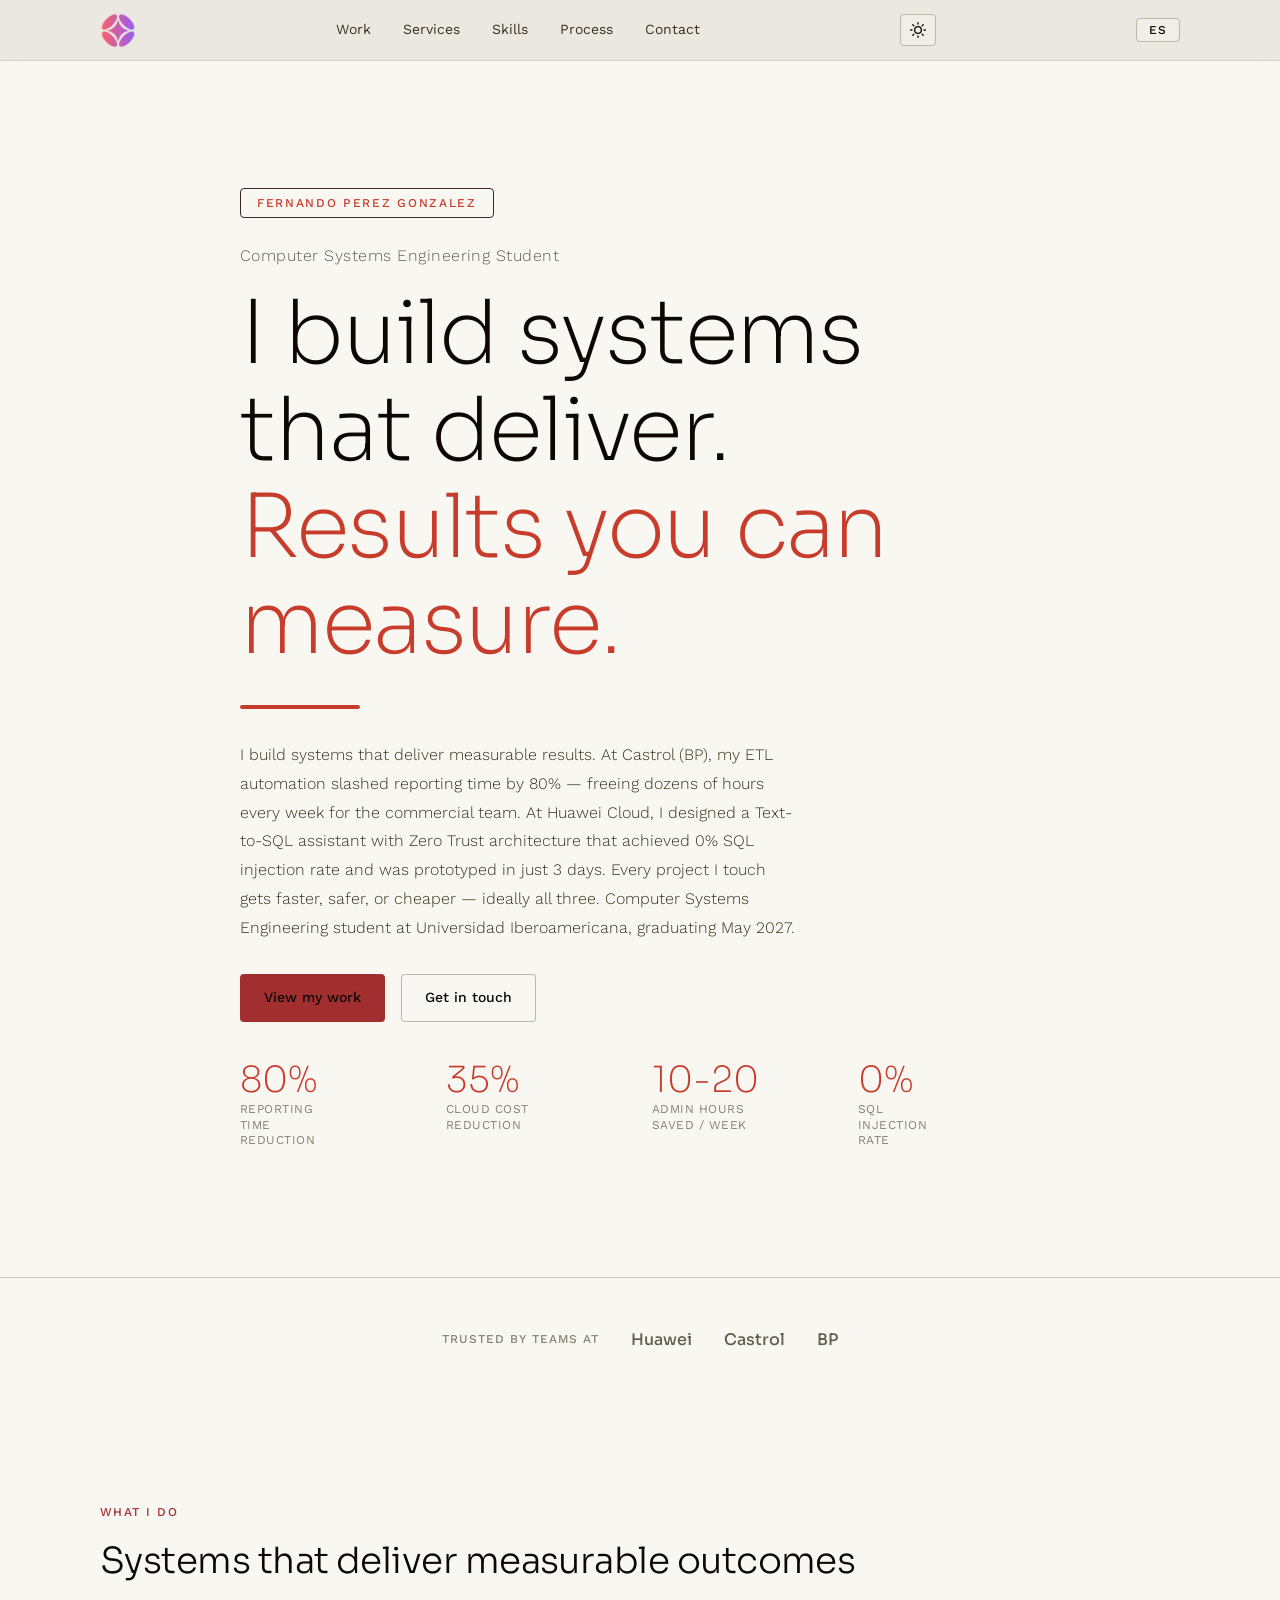
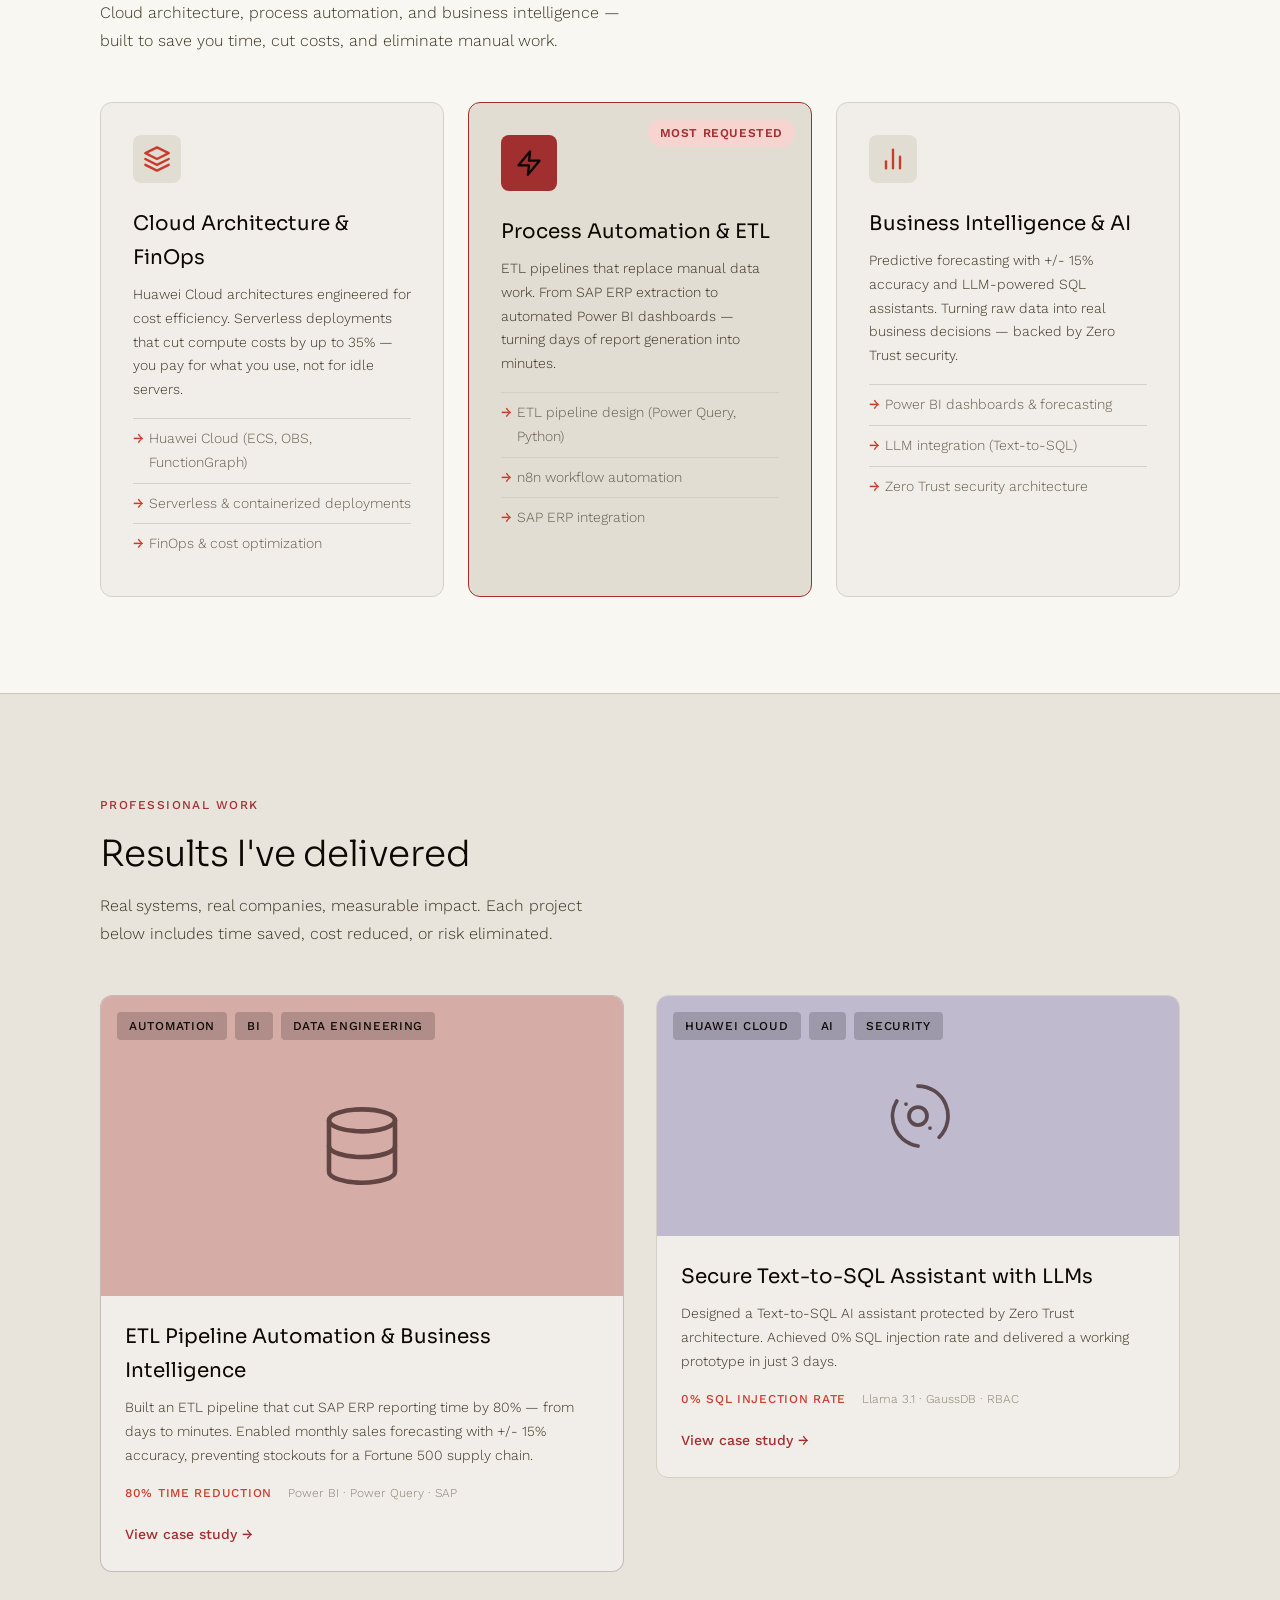
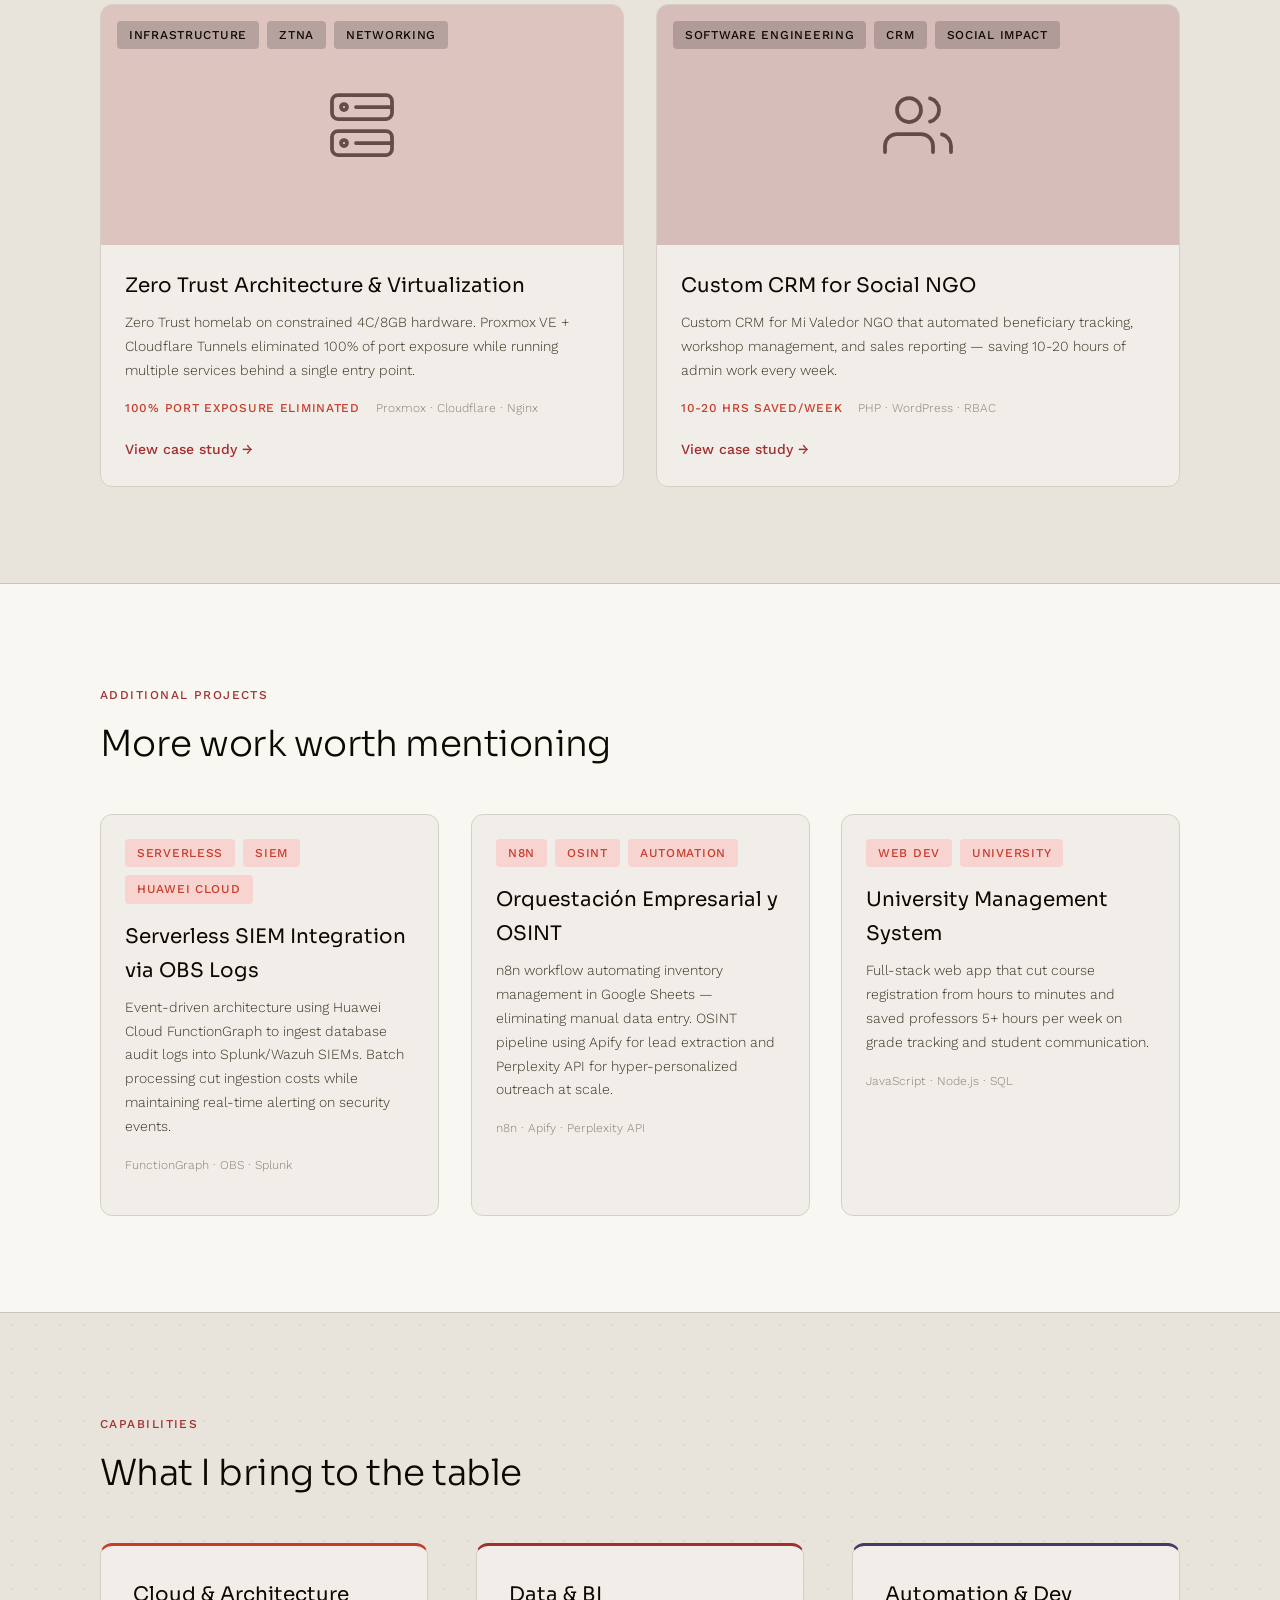
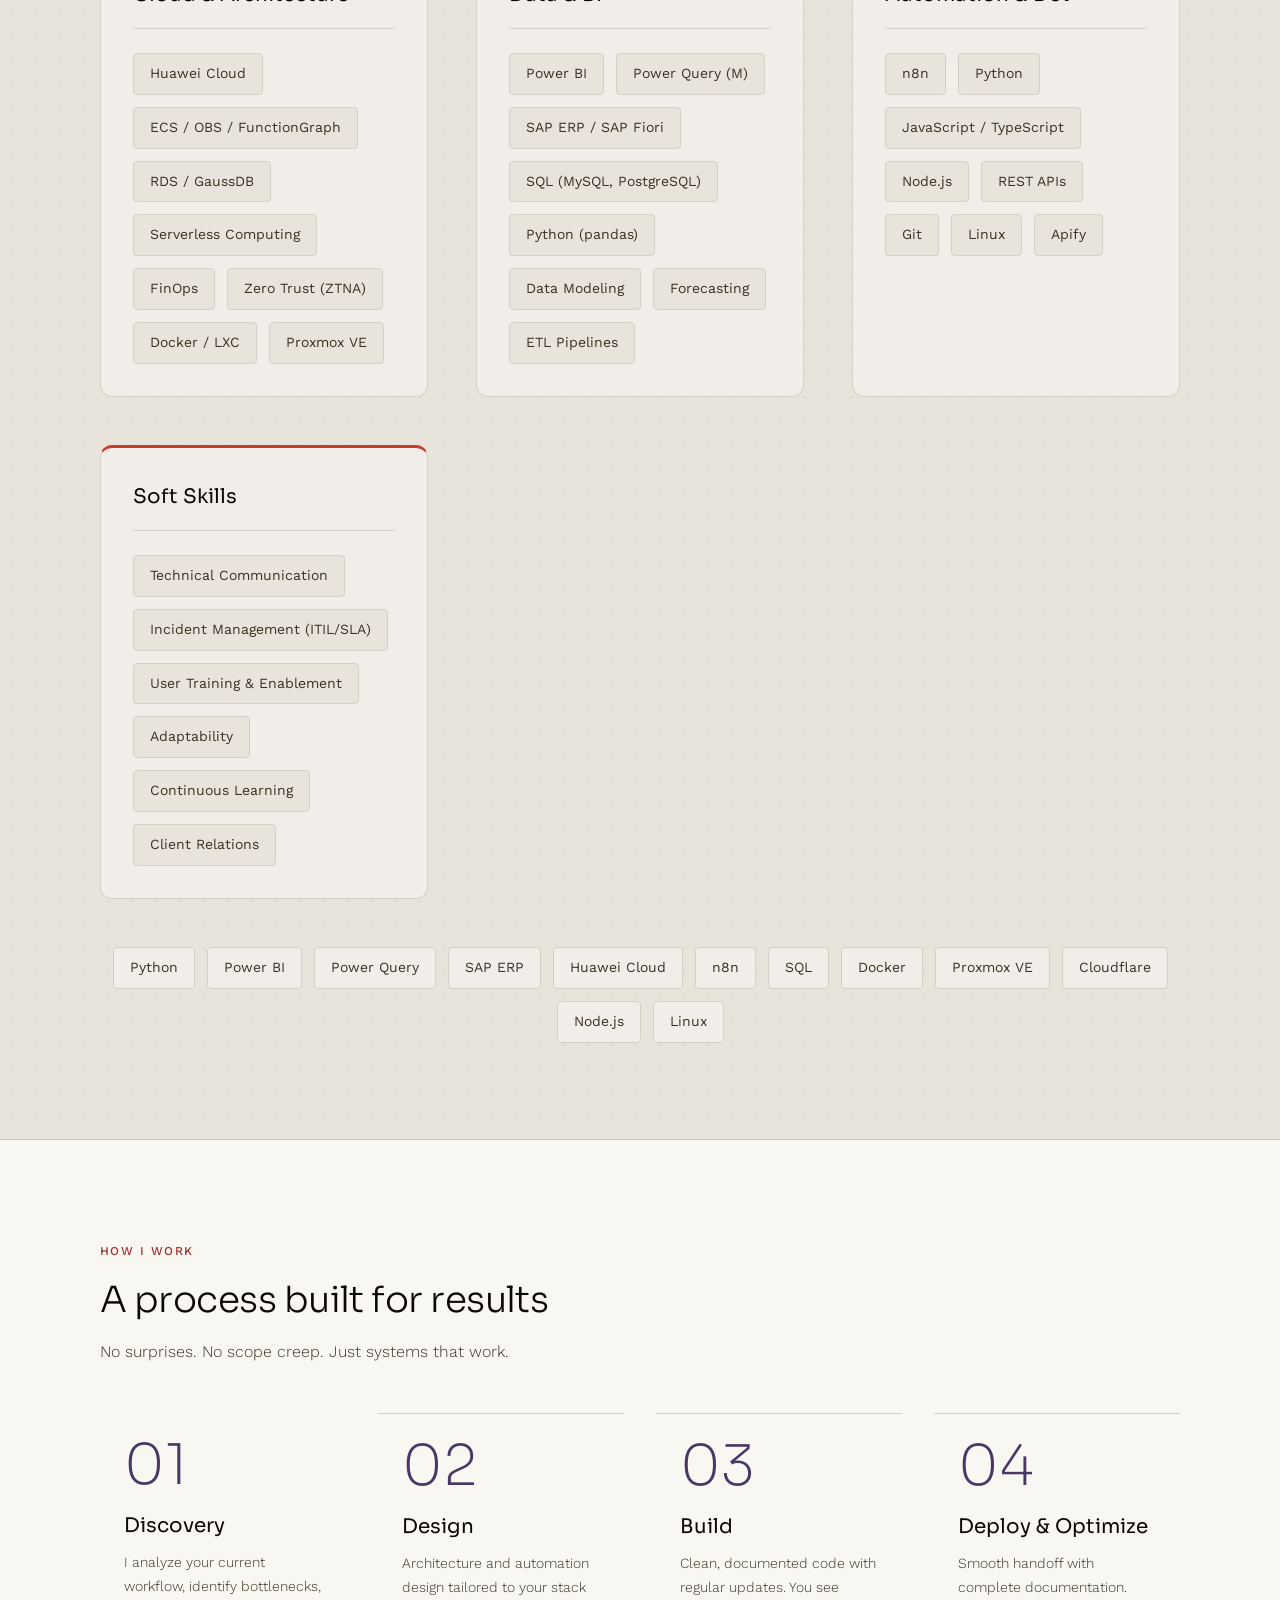
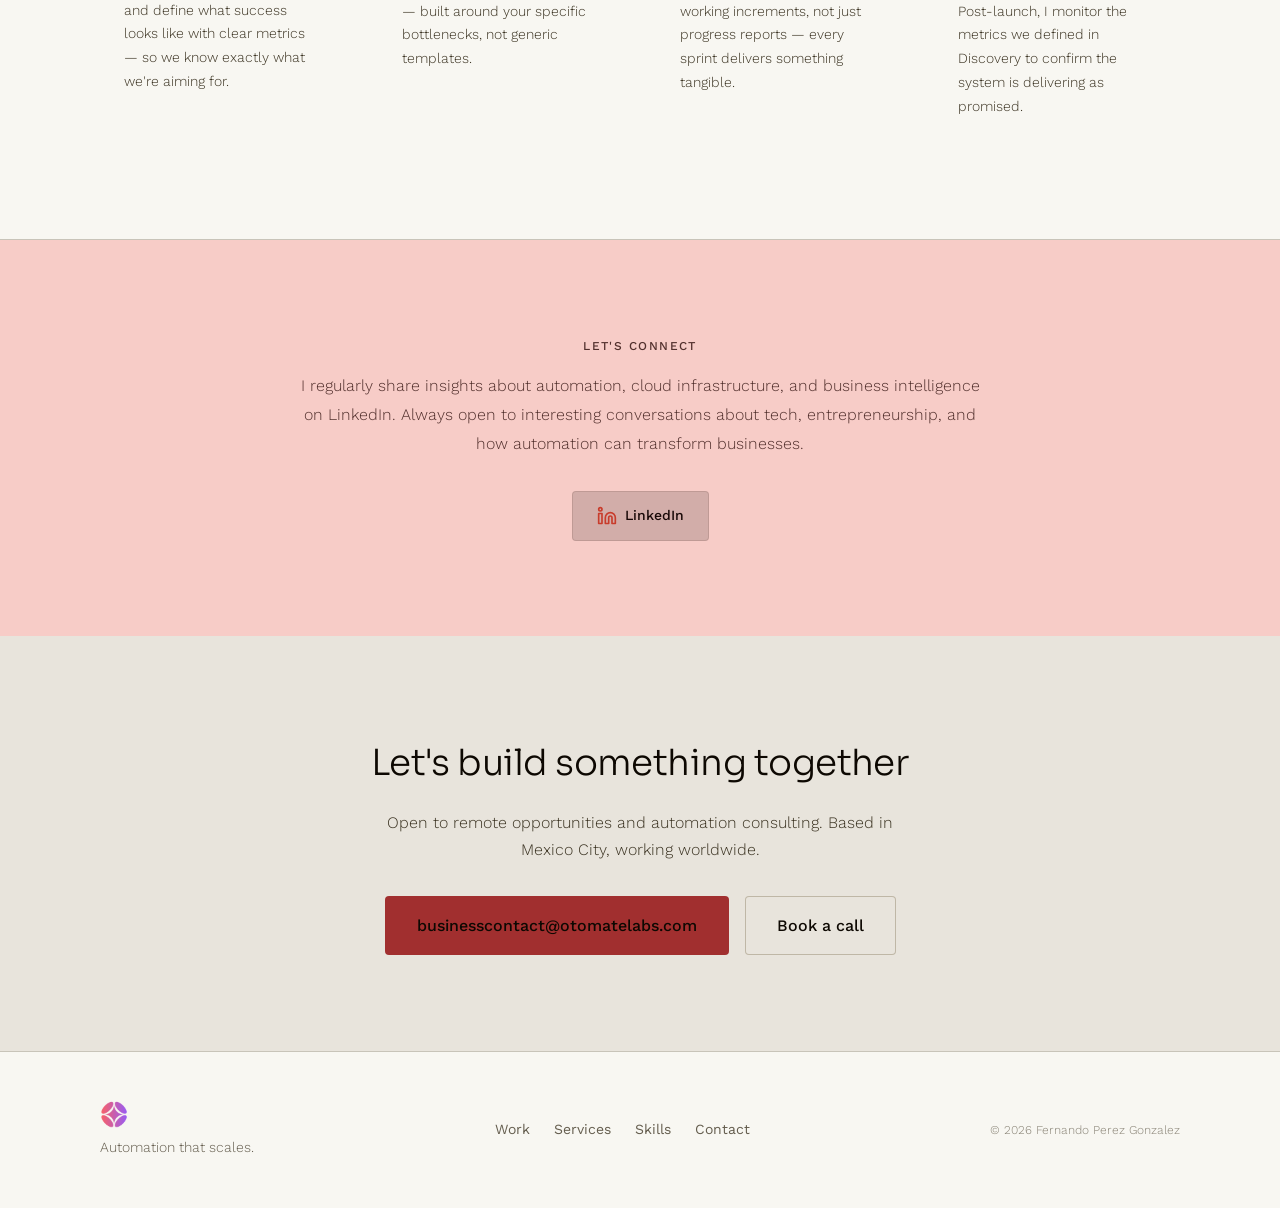
==== commit 6acdb125: "Agregado de outcome events" ====
--- a/index.html
+++ b/index.html
@@ -57,12 +57,12 @@
             </div>
             <p class="hero-tagline" data-animate="fade-up" data-duration="800" data-delay="150" data-i18n="hero.tagline">Computer Systems Engineering Student</p>
             <h1 class="hero-headline" data-animate="fade-up" data-duration="900" data-delay="300">
-                <span class="hero-line" data-i18n="hero.line1">I build systems that scale.</span>
-                <span class="hero-line hero-line-accent" data-i18n="hero.line2">You focus on growth.</span>
+                <span class="hero-line" data-i18n="hero.line1">I build systems that deliver.</span>
+                <span class="hero-line hero-line-accent" data-i18n="hero.line2">Results you can measure.</span>
             </h1>
             <div class="hero-accent-bar" data-animate="scale-in" data-duration="600" data-delay="500"></div>
             <p class="hero-subline" data-animate="fade-up" data-duration="800" data-delay="500" data-i18n="hero.bio">
-                Computer Systems & Telecommunications Engineering student at Universidad Iberoamericana, graduating May 2027. I translate business needs into efficient technology solutions — from ETL pipeline automation for Fortune 500 companies to Zero Trust cloud architectures. Former Data & Strategy Intern at Castrol (BP) and Cloud Architecture Intern at Huawei Cloud.
+                Computer Systems & Telecommunications Engineering student at Universidad Iberoamericana, graduating May 2027. I build systems that deliver measurable results — 80% faster reporting at Castrol (BP), 0% SQL injection rate at Huawei Cloud, 35% cloud cost reduction through serverless architecture. Every project I touch gets faster, safer, or more efficient.
             </p>
             <div class="hero-cta" data-animate="fade-up" data-duration="800" data-delay="700">
                 <a href="#work" class="btn btn-primary" data-i18n="hero.cta.work">View my work</a>
@@ -76,6 +76,14 @@
                 <div class="hero-metric-item">
                     <span class="hero-metric-value" data-target="35%">35%</span>
                     <span class="hero-metric-label" data-i18n="metric.costs">Cloud Cost Reduction</span>
+                </div>
+                <div class="hero-metric-item">
+                    <span class="hero-metric-value" data-target="10-20">10-20</span>
+                    <span class="hero-metric-label" data-i18n="metric.hours">Admin Hours Saved / Week</span>
+                </div>
+                <div class="hero-metric-item">
+                    <span class="hero-metric-value" data-target="0%">0%</span>
+                    <span class="hero-metric-label" data-i18n="metric.security">SQL Injection Rate</span>
                 </div>
             </div>
         </div>
@@ -98,8 +106,8 @@
         <div class="services-inner">
             <div class="section-header" data-animate="fade-up" data-duration="800">
                 <span class="section-tag" data-i18n="services.tag">What I Do</span>
-                <h2 class="section-heading" data-i18n="services.heading">End-to-end systems that actually work</h2>
-                <p class="section-sub" data-i18n="services.sub">From cloud architecture to automated workflows. I don't just write code; I design systems that solve business problems.</p>
+                <h2 class="section-heading" data-i18n="services.heading">Systems that deliver measurable outcomes</h2>
+                <p class="section-sub" data-i18n="services.sub">Cloud architecture, process automation, and business intelligence — built to save you time, cut costs, and eliminate manual work.</p>
             </div>
             <div class="services-grid" data-stagger="150">
                 <div class="service-card" data-stagger-child data-animate="fade-up-small">
@@ -107,7 +115,7 @@
                         <svg width="28" height="28" viewBox="0 0 24 24" fill="none" stroke="currentColor" stroke-width="2" stroke-linecap="round" stroke-linejoin="round"><path d="M12 2L2 7l10 5 10-5-10-5z"/><path d="M2 17l10 5 10-5"/><path d="M2 12l10 5 10-5"/></svg>
                     </div>
                     <h3 class="service-card-title" data-i18n="service.cloud.title">Cloud Architecture & FinOps</h3>
-                    <p class="service-card-desc" data-i18n="service.cloud.desc">Huawei Cloud solutions with cost optimization strategies. Serverless architectures that reduce compute costs by up to 35%.</p>
+                    <p class="service-card-desc" data-i18n="service.cloud.desc">Huawei Cloud architectures engineered for cost efficiency. Serverless deployments that cut compute costs by up to 35% — you pay for what you use, not for idle servers.</p>
                     <ul class="service-card-list">
                         <li data-i18n="service.cloud.1">Huawei Cloud (ECS, OBS, FunctionGraph)</li>
                         <li data-i18n="service.cloud.2">Serverless & containerized deployments</li>
@@ -120,7 +128,7 @@
                         <svg width="28" height="28" viewBox="0 0 24 24" fill="none" stroke="currentColor" stroke-width="2" stroke-linecap="round" stroke-linejoin="round"><path d="M13 2L3 14h9l-1 8 10-12h-9l1-8z"/></svg>
                     </div>
                     <h3 class="service-card-title" data-i18n="service.auto.title">Process Automation & ETL</h3>
-                    <p class="service-card-desc" data-i18n="service.auto.desc">Automated pipelines that eliminate manual work. From SAP data extraction to real-time dashboards with Power BI and Power Query.</p>
+                    <p class="service-card-desc" data-i18n="service.auto.desc">ETL pipelines that replace manual data work. From SAP ERP extraction to automated Power BI dashboards — turning days of report generation into minutes.</p>
                     <ul class="service-card-list">
                         <li data-i18n="service.auto.1">ETL pipeline design (Power Query, Python)</li>
                         <li data-i18n="service.auto.2">n8n workflow automation</li>
@@ -132,7 +140,7 @@
                         <svg width="28" height="28" viewBox="0 0 24 24" fill="none" stroke="currentColor" stroke-width="2" stroke-linecap="round" stroke-linejoin="round"><line x1="18" y1="20" x2="18" y2="10"/><line x1="12" y1="20" x2="12" y2="4"/><line x1="6" y1="20" x2="6" y2="14"/></svg>
                     </div>
                     <h3 class="service-card-title" data-i18n="service.bi.title">Business Intelligence & AI</h3>
-                    <p class="service-card-desc" data-i18n="service.bi.desc">Data pipelines, predictive forecasting (+/- 15% accuracy), and AI-powered assistants with enterprise-grade security.</p>
+                    <p class="service-card-desc" data-i18n="service.bi.desc">Predictive forecasting with +/- 15% accuracy and LLM-powered SQL assistants. Turning raw data into real business decisions — backed by Zero Trust security.</p>
                     <ul class="service-card-list">
                         <li data-i18n="service.bi.1">Power BI dashboards & forecasting</li>
                         <li data-i18n="service.bi.2">LLM integration (Text-to-SQL)</li>
@@ -148,8 +156,8 @@
         <div class="work-inner">
             <div class="section-header" data-animate="fade-up" data-duration="800">
                 <span class="section-tag" data-i18n="work.pro.tag">Professional Work</span>
-                <h2 class="section-heading" data-i18n="work.pro.heading">Projects that prove the promise</h2>
-                <p class="section-sub" data-i18n="work.pro.sub">Real systems built for real companies. Every project includes metrics, tools used, and scope.</p>
+                <h2 class="section-heading" data-i18n="work.pro.heading">Results I've delivered</h2>
+                <p class="section-sub" data-i18n="work.pro.sub">Real systems, real companies, measurable impact. Each project below includes time saved, cost reduced, or risk eliminated.</p>
             </div>
             <div class="work-grid" data-animate="fade-up" data-duration="900" data-stagger="200">
                 <a href="project-castrol.html" class="work-card-link" data-stagger-child>
@@ -167,7 +175,7 @@
                         </div>
                         <div class="work-card-content">
                             <h3 class="work-card-title" data-i18n="work.castrol.title">Automatización de Pipeline ETL y Business Intelligence</h3>
-                            <p class="work-card-desc" data-i18n="work.castrol.desc">Automated ETL pipeline for SAP ERP data extraction, reducing reporting time by 80% and enabling monthly sales forecasting with +/- 15% accuracy.</p>
+                            <p class="work-card-desc" data-i18n="work.castrol.desc">Built an ETL pipeline that cut SAP ERP reporting time by 80% — from days to minutes. Enabled monthly sales forecasting with +/- 15% accuracy, preventing stockouts for a Fortune 500 supply chain.</p>
                             <div class="work-card-meta">
                                 <span class="work-card-metric" data-i18n="work.castrol.metric">80% time reduction</span>
                                 <span class="work-card-tech" data-i18n="work.castrol.tech">Power BI · Power Query · SAP</span>
@@ -191,7 +199,7 @@
                         </div>
                         <div class="work-card-content">
                             <h3 class="work-card-title" data-i18n="work.huawei.title">Asistente Text-to-SQL Seguro con LLMs</h3>
-                            <p class="work-card-desc" data-i18n="work.huawei.desc">AI assistant using Llama 3.1 for natural language to SQL translation with Zero Trust security architecture achieving 0% SQL injection rate.</p>
+                            <p class="work-card-desc" data-i18n="work.huawei.desc">Designed a Text-to-SQL AI assistant protected by Zero Trust architecture. Achieved 0% SQL injection rate and delivered a working prototype in just 3 days.</p>
                             <div class="work-card-meta">
                                 <span class="work-card-metric" data-i18n="work.huawei.metric">0% SQL injection rate</span>
                                 <span class="work-card-tech" data-i18n="work.huawei.tech">Llama 3.1 · GaussDB · RBAC</span>
@@ -215,7 +223,7 @@
                         </div>
                         <div class="work-card-content">
                             <h3 class="work-card-title" data-i18n="work.homelab.title">Arquitectura Zero Trust y Virtualización</h3>
-                            <p class="work-card-desc" data-i18n="work.homelab.desc">Homelab running on 4C/8GB hardware with Proxmox VE, Cloudflare Tunnels, and Zero Trust Network Access eliminating all port forwarding.</p>
+                            <p class="work-card-desc" data-i18n="work.homelab.desc">Zero Trust homelab on constrained 4C/8GB hardware. Proxmox VE + Cloudflare Tunnels eliminated 100% of port exposure while running multiple services behind a single entry point.</p>
                             <div class="work-card-meta">
                                 <span class="work-card-metric" data-i18n="work.homelab.metric">100% port exposure eliminated</span>
                                 <span class="work-card-tech" data-i18n="work.homelab.tech">Proxmox · Cloudflare · Nginx</span>
@@ -239,7 +247,7 @@
                         </div>
                         <div class="work-card-content">
                             <h3 class="work-card-title" data-i18n="work.valedor.title">Sistema de Gestión (CRM) a Medida para ONG</h3>
-                            <p class="work-card-desc" data-i18n="work.valedor.desc">Custom CRM plugin for Mi Valedor NGO built on WordPress, tracking beneficiaries, workshops, and sales — saving 10-20 admin hours per week.</p>
+                            <p class="work-card-desc" data-i18n="work.valedor.desc">Custom CRM for Mi Valedor NGO that automated beneficiary tracking, workshop management, and sales reporting — saving 10-20 hours of admin work every week.</p>
                             <div class="work-card-meta">
                                 <span class="work-card-metric" data-i18n="work.valedor.metric">10-20 hrs saved/week</span>
                                 <span class="work-card-tech" data-i18n="work.valedor.tech">PHP · WordPress · RBAC</span>
@@ -268,7 +276,7 @@
                             <span class="work-card-tag-compact">Huawei Cloud</span>
                         </div>
                         <h3 class="work-card-title" data-i18n="work.siem.title">Integración Serverless SIEM vía OBS Logs</h3>
-                        <p class="work-card-desc" data-i18n="work.siem.desc">Event-driven architecture using Huawei Cloud FunctionGraph to ingest database audit logs into Splunk/Wazuh SIEMs with batch processing to reduce costs.</p>
+                        <p class="work-card-desc" data-i18n="work.siem.desc">Event-driven architecture using Huawei Cloud FunctionGraph to ingest database audit logs into Splunk/Wazuh SIEMs. Batch processing cut ingestion costs while maintaining real-time alerting on security events.</p>
                         <div class="work-card-meta">
                             <span class="work-card-tech" data-i18n="work.siem.tech">FunctionGraph · OBS · Splunk</span>
                         </div>
@@ -282,7 +290,7 @@
                             <span class="work-card-tag-compact">Automation</span>
                         </div>
                         <h3 class="work-card-title">Orquestación Empresarial y OSINT</h3>
-                        <p class="work-card-desc">n8n workflow for inventory management with Google Sheets. OSINT pipeline using Apify for lead extraction and Perplexity API for hyper-personalized outreach.</p>
+                        <p class="work-card-desc" data-i18n="work.n8n.desc">n8n workflow automating inventory management in Google Sheets — eliminating manual data entry. OSINT pipeline using Apify for lead extraction and Perplexity API for hyper-personalized outreach at scale.</p>
                         <div class="work-card-meta">
                             <span class="work-card-tech">n8n · Apify · Perplexity API</span>
                         </div>
@@ -295,7 +303,7 @@
                             <span class="work-card-tag-compact">University</span>
                         </div>
                         <h3 class="work-card-title">University Management System</h3>
-                        <p class="work-card-desc">Full-stack web application for course registration, grade tracking, and student-faculty communication built during university coursework.</p>
+                        <p class="work-card-desc" data-i18n="work.uni.desc">Full-stack web app that cut course registration from hours to minutes and saved professors 5+ hours per week on grade tracking and student communication.</p>
                         <div class="work-card-meta">
                             <span class="work-card-tech">JavaScript · Node.js · SQL</span>
                         </div>
@@ -393,22 +401,22 @@
                 <div class="process-step" data-stagger-child data-animate="slide-right">
                     <span class="process-number">01</span>
                     <h3 class="process-title" data-i18n="process.1.title">Discovery</h3>
-                    <p class="process-desc" data-i18n="process.1.desc">I analyze your current workflow, identify bottlenecks, and define what success looks like with clear metrics.</p>
+                    <p class="process-desc" data-i18n="process.1.desc">I analyze your current workflow, identify bottlenecks, and define what success looks like with clear metrics — so we know exactly what we're aiming for.</p>
                 </div>
                 <div class="process-step" data-stagger-child data-animate="slide-right">
                     <span class="process-number">02</span>
                     <h3 class="process-title" data-i18n="process.2.title">Design</h3>
-                    <p class="process-desc" data-i18n="process.2.desc">Architecture and automation design tailored to your stack. No one-size-fits-all templates.</p>
+                    <p class="process-desc" data-i18n="process.2.desc">Architecture and automation design tailored to your stack — built around your specific bottlenecks, not generic templates.</p>
                 </div>
                 <div class="process-step" data-stagger-child data-animate="slide-right">
                     <span class="process-number">03</span>
                     <h3 class="process-title" data-i18n="process.3.title">Build</h3>
-                    <p class="process-desc" data-i18n="process.3.desc">Clean, documented code with regular updates. You see progress, not just promises.</p>
+                    <p class="process-desc" data-i18n="process.3.desc">Clean, documented code with regular updates. You see working increments, not just progress reports — every sprint delivers something tangible.</p>
                 </div>
                 <div class="process-step" data-stagger-child data-animate="slide-right">
                     <span class="process-number">04</span>
                     <h3 class="process-title" data-i18n="process.4.title">Deploy & Optimize</h3>
-                    <p class="process-desc" data-i18n="process.4.desc">Smooth handoff with documentation. I stay available for tweaks and optimizations.</p>
+                    <p class="process-desc" data-i18n="process.4.desc">Smooth handoff with complete documentation. Post-launch, I monitor the metrics we defined in Discovery to confirm the system is delivering as promised.</p>
                 </div>
             </div>
         </div>
--- a/styles.css
+++ b/styles.css
@@ -543,21 +543,21 @@
 
 /* Hero embedded metrics */
 .hero-metrics {
-    display: flex;
-    gap: var(--space-8);
+    display: grid;
+    grid-template-columns: repeat(4, 1fr);
+    gap: var(--space-6);
     margin-top: var(--space-10);
-    flex-wrap: wrap;
 }
 
 .hero-metric-item {
     display: flex;
-    align-items: baseline;
-    gap: var(--space-2);
+    flex-direction: column;
+    gap: var(--space-1);
 }
 
 .hero-metric-value {
     font-family: var(--font-display);
-    font-size: var(--text-h3);
+    font-size: var(--text-h2);
     font-weight: 200;
     color: var(--color-brand-coral);
     line-height: 1;
@@ -569,7 +569,16 @@
     font-weight: 400;
     color: var(--color-text-muted);
     text-transform: uppercase;
-    letter-spacing: 0.06em;
+    letter-spacing: 0.04em;
+    line-height: 1.3;
+    max-width: 14ch;
+}
+
+@media (max-width: 640px) {
+    .hero-metrics {
+        grid-template-columns: repeat(2, 1fr);
+        gap: var(--space-4);
+    }
 }
 
 /* ========================================
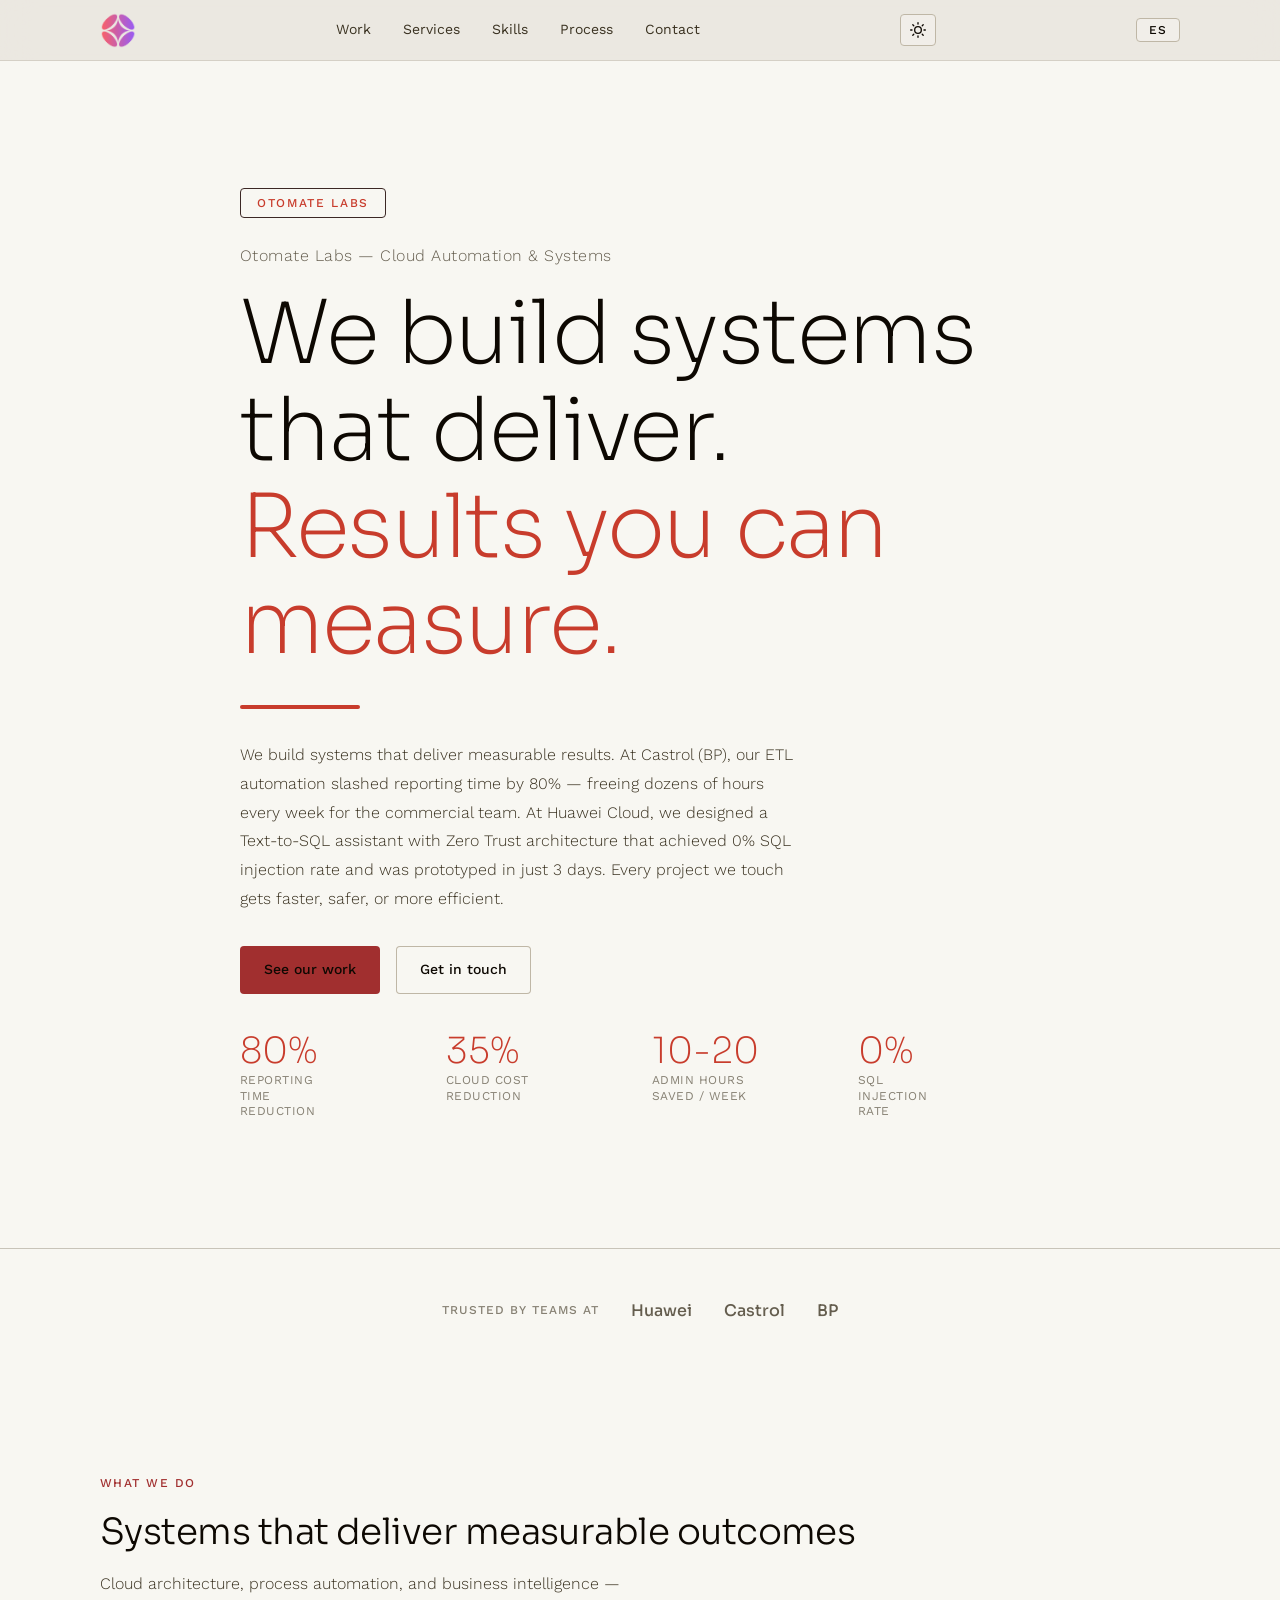
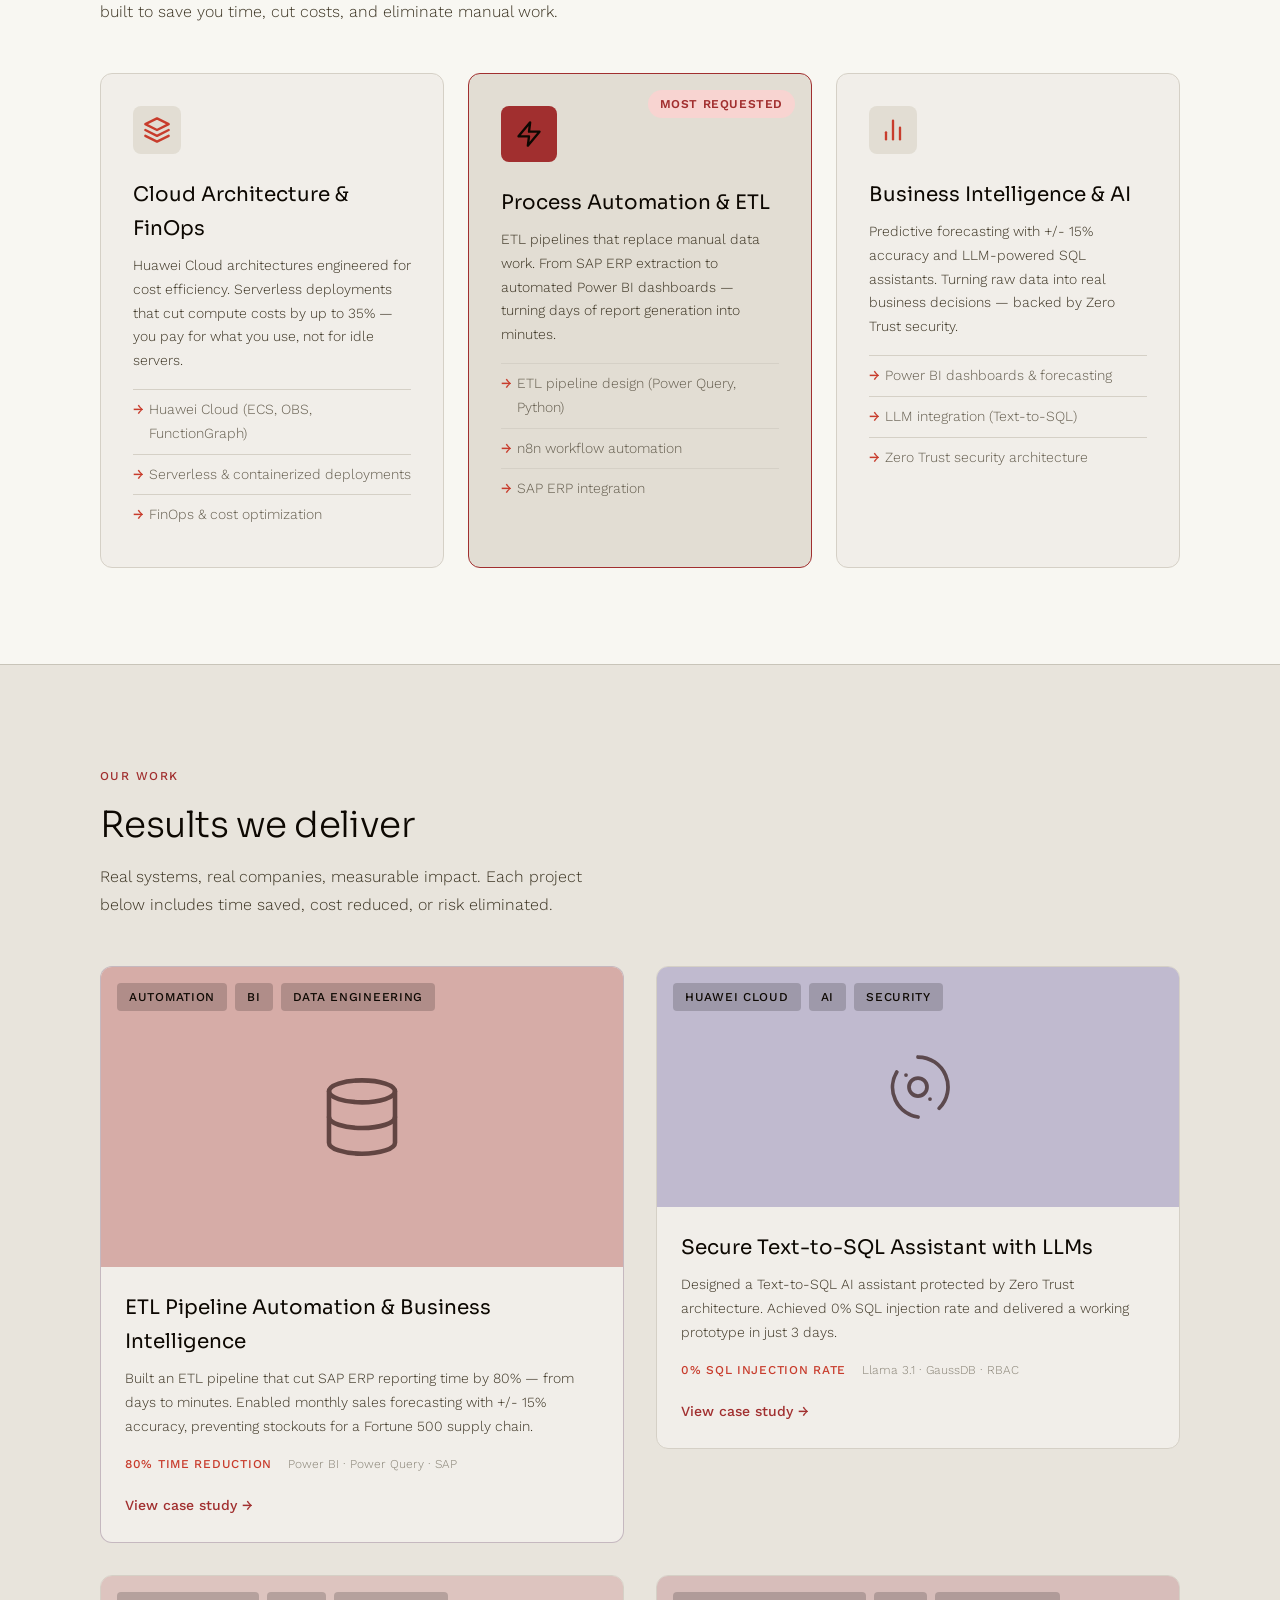
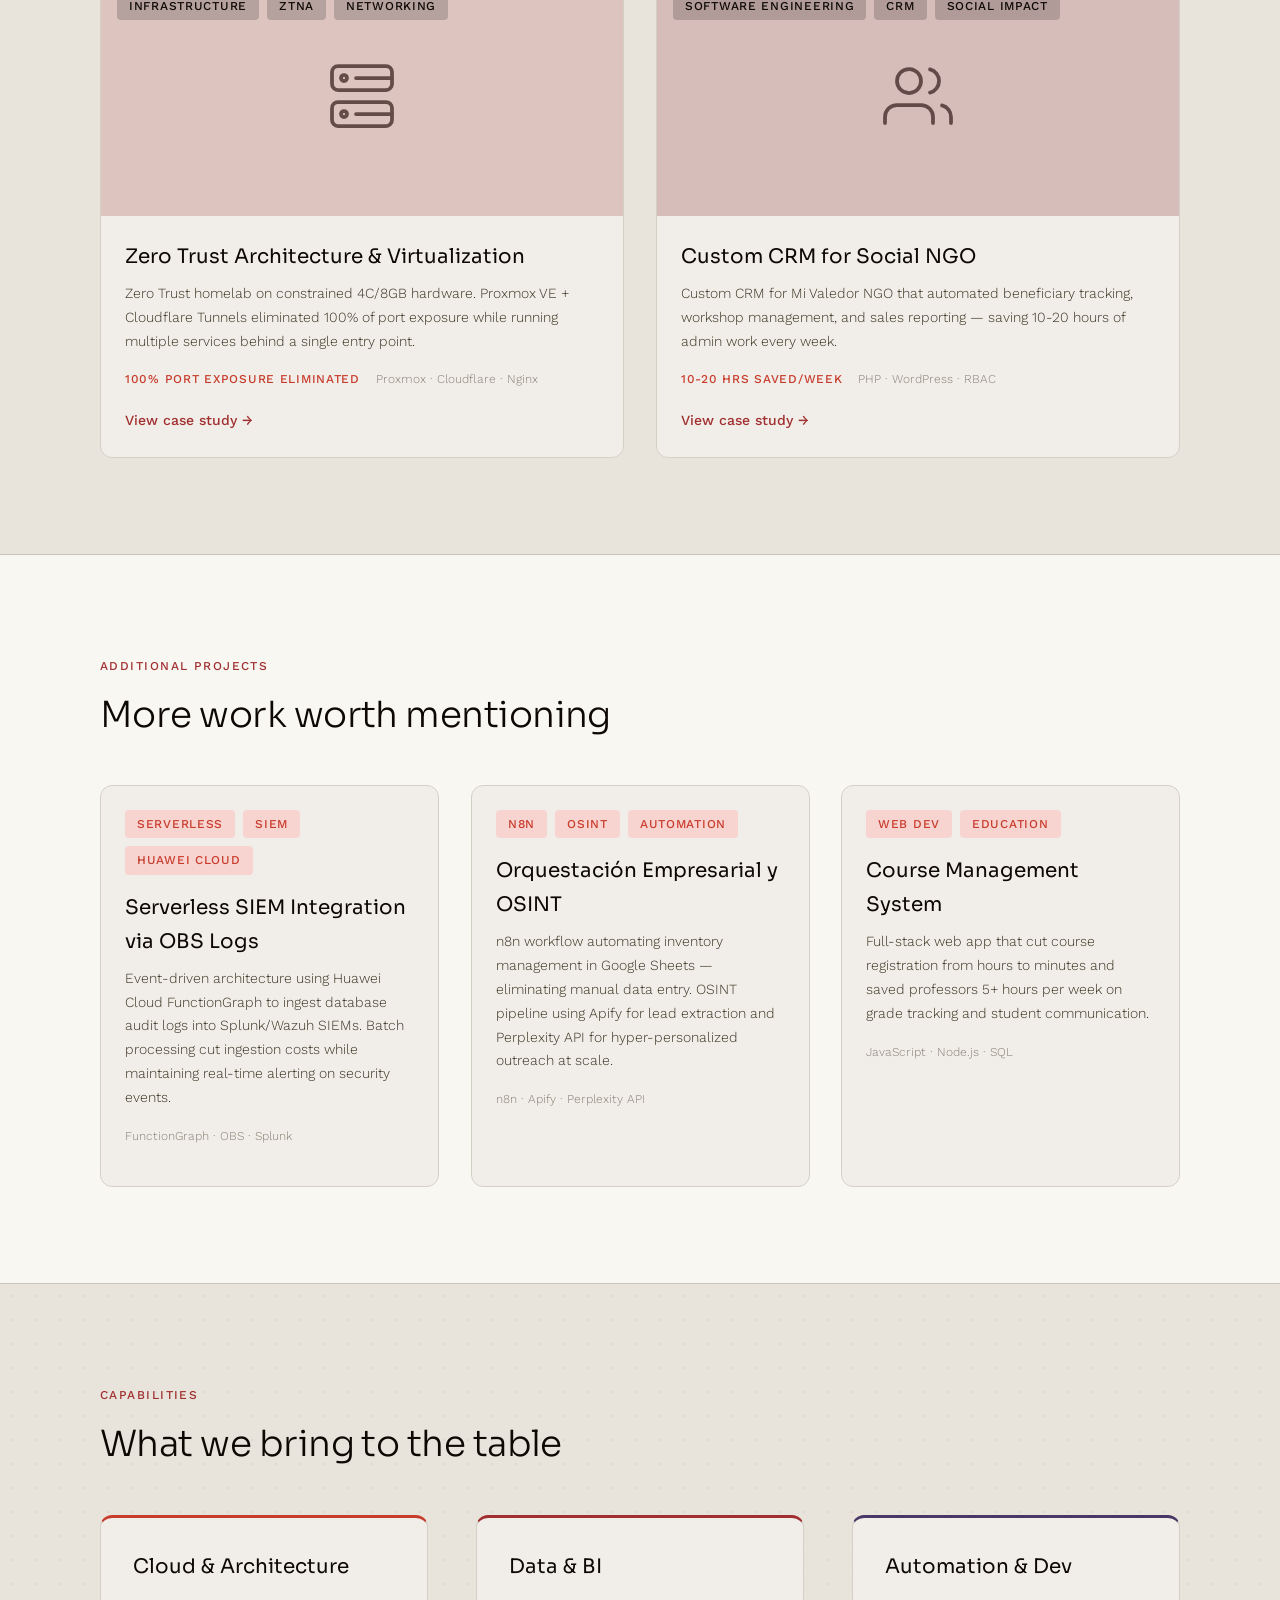
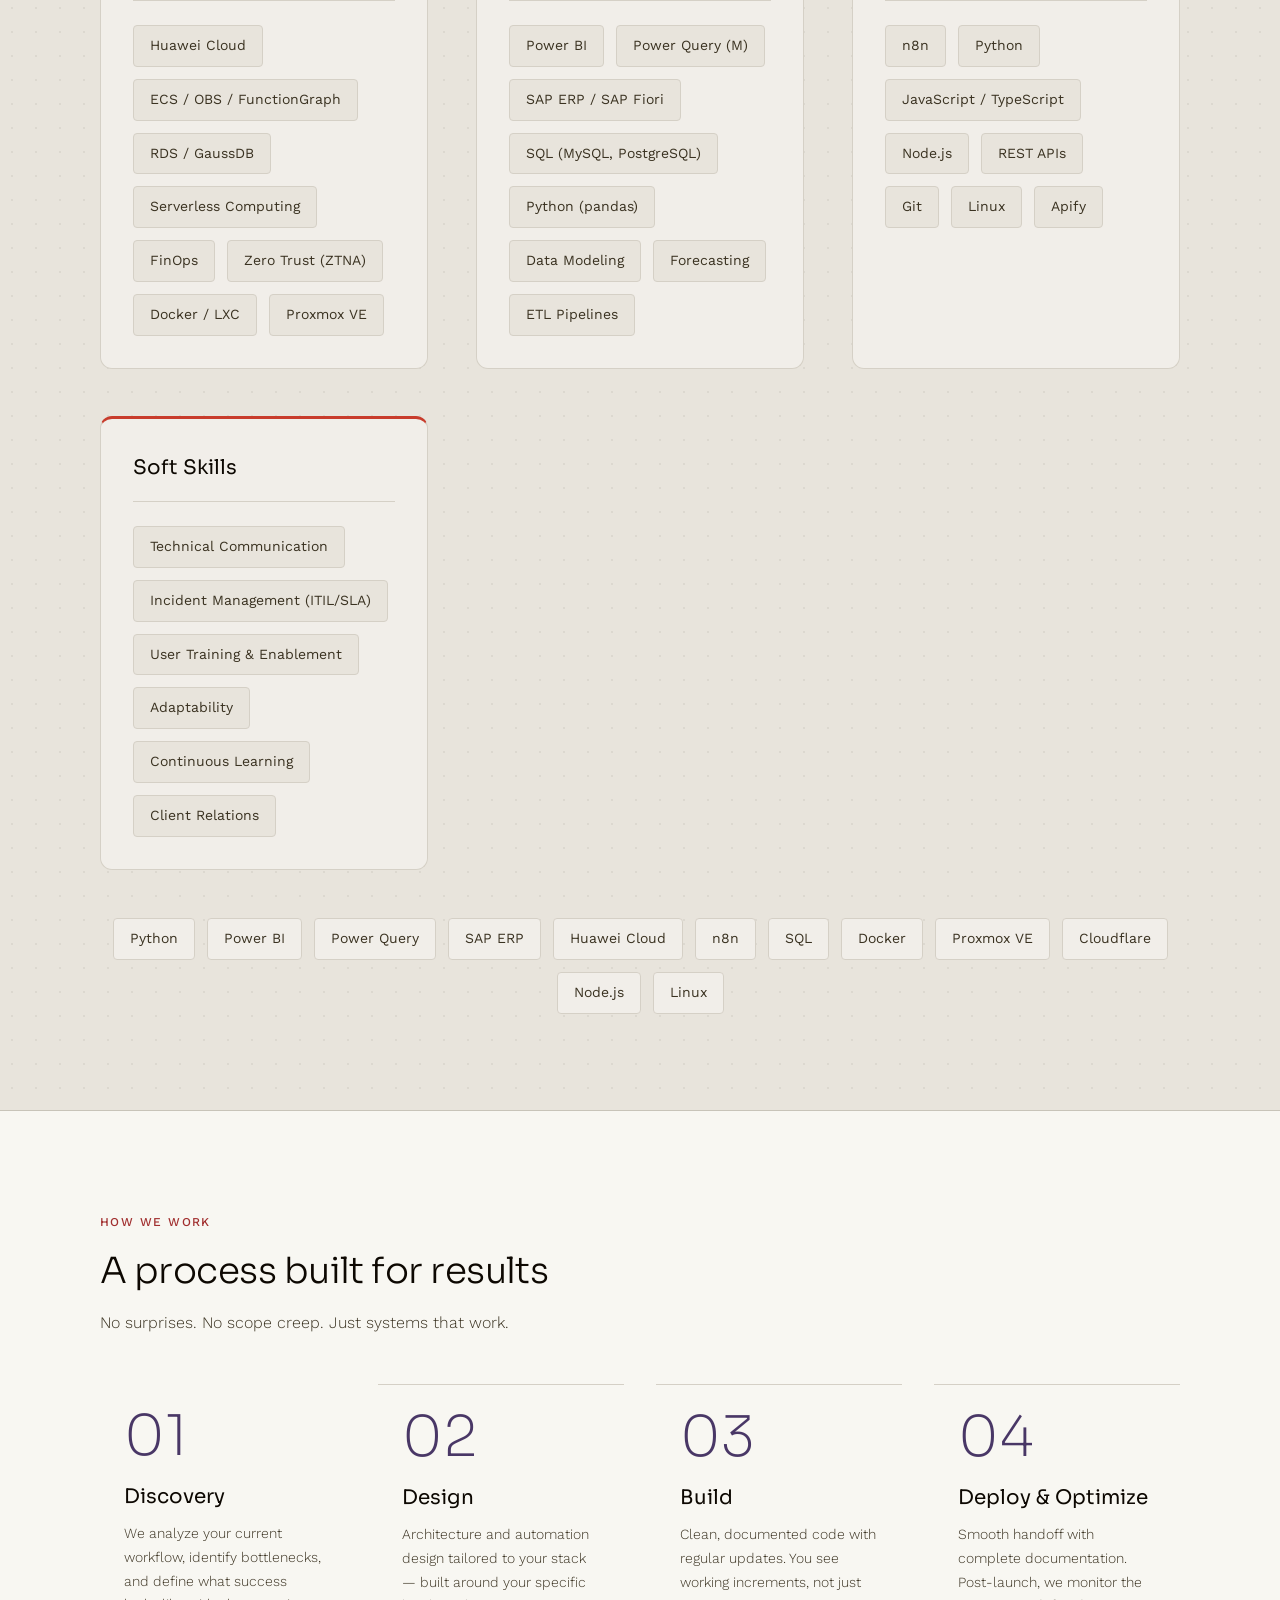
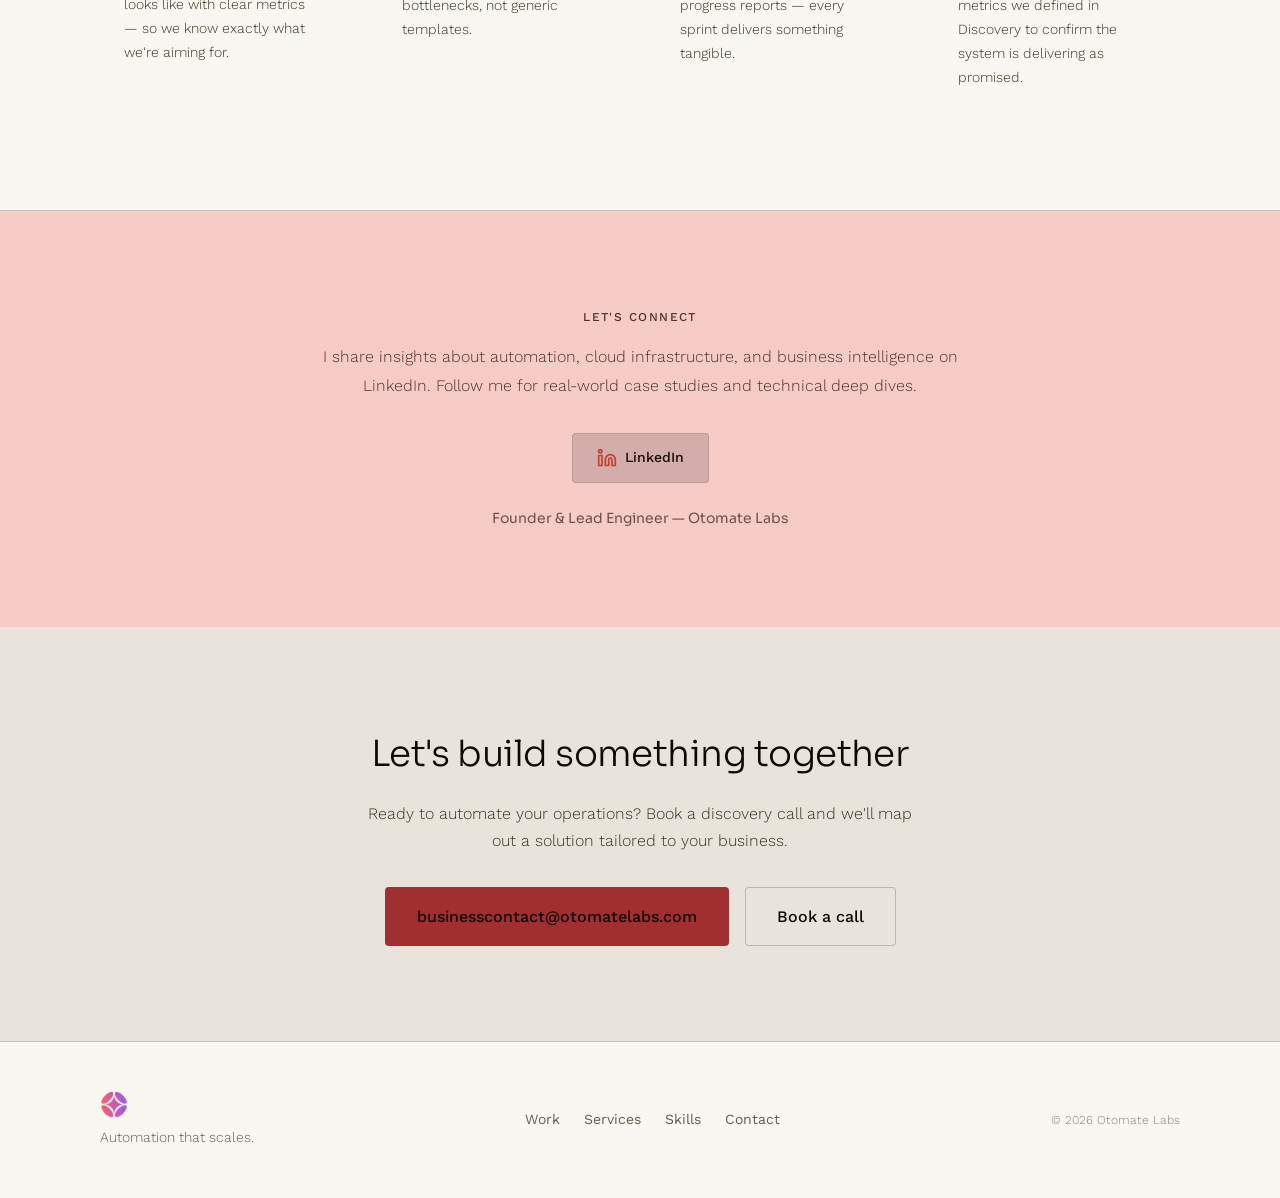
==== commit 64d0d148: "Agregado de imagenes y cambio de contenido a pagina" ====
--- a/index.html
+++ b/index.html
@@ -3,8 +3,8 @@
 <head>
     <meta charset="UTF-8">
     <meta name="viewport" content="width=device-width, initial-scale=1.0">
-    <title>Fernando Perez Gonzalez — Automation & Systems Engineer</title>
-    <meta name="description" content="Computer Science student graduating May 2027. Cloud infrastructure, business automation, and BI. Formerly Huawei and Castrol/BP.">
+    <title>Otomate Labs — Cloud Automation & Systems Engineering</title>
+    <meta name="description" content="Otomate Labs builds systems that deliver measurable results. Cloud infrastructure, process automation, and business intelligence for companies that need things to work.">
     <link rel="icon" type="image/png" href="Logo.png">
     <link rel="preconnect" href="https://fonts.googleapis.com">
     <link rel="preconnect" href="https://fonts.gstatic.com" crossorigin>
@@ -53,19 +53,19 @@
     <section class="hero" id="hero">
         <div class="hero-content">
             <div class="hero-lockup" data-animate="fade-up" data-duration="800" data-delay="0">
-                <span class="hero-label" data-i18n="hero.label">Fernando Perez Gonzalez</span>
-            </div>
-            <p class="hero-tagline" data-animate="fade-up" data-duration="800" data-delay="150" data-i18n="hero.tagline">Computer Systems Engineering Student</p>
+                <span class="hero-label" data-i18n="hero.label">Otomate Labs</span>
+            </div>
+            <p class="hero-tagline" data-animate="fade-up" data-duration="800" data-delay="150" data-i18n="hero.tagline">Otomate Labs — Cloud Automation & Systems</p>
             <h1 class="hero-headline" data-animate="fade-up" data-duration="900" data-delay="300">
                 <span class="hero-line" data-i18n="hero.line1">I build systems that deliver.</span>
                 <span class="hero-line hero-line-accent" data-i18n="hero.line2">Results you can measure.</span>
             </h1>
             <div class="hero-accent-bar" data-animate="scale-in" data-duration="600" data-delay="500"></div>
             <p class="hero-subline" data-animate="fade-up" data-duration="800" data-delay="500" data-i18n="hero.bio">
-                Computer Systems & Telecommunications Engineering student at Universidad Iberoamericana, graduating May 2027. I build systems that deliver measurable results — 80% faster reporting at Castrol (BP), 0% SQL injection rate at Huawei Cloud, 35% cloud cost reduction through serverless architecture. Every project I touch gets faster, safer, or more efficient.
+                I build systems that deliver measurable results. At Castrol (BP), our ETL automation slashed reporting time by 80% — freeing dozens of hours every week for the commercial team. At Huawei Cloud, we designed a Text-to-SQL assistant with Zero Trust architecture that achieved 0% SQL injection rate and was prototyped in just 3 days. Every project we touch gets faster, safer, or more efficient.
             </p>
             <div class="hero-cta" data-animate="fade-up" data-duration="800" data-delay="700">
-                <a href="#work" class="btn btn-primary" data-i18n="hero.cta.work">View my work</a>
+                <a href="#work" class="btn btn-primary" data-i18n="hero.cta.work">See our work</a>
                 <a href="#contact" class="btn btn-ghost" data-i18n="hero.cta.contact">Get in touch</a>
             </div>
             <div class="hero-metrics" data-animate="fade-up" data-duration="800" data-delay="900">
@@ -105,7 +105,7 @@
     <section class="services" id="services">
         <div class="services-inner">
             <div class="section-header" data-animate="fade-up" data-duration="800">
-                <span class="section-tag" data-i18n="services.tag">What I Do</span>
+                <span class="section-tag" data-i18n="services.tag">What We Do</span>
                 <h2 class="section-heading" data-i18n="services.heading">Systems that deliver measurable outcomes</h2>
                 <p class="section-sub" data-i18n="services.sub">Cloud architecture, process automation, and business intelligence — built to save you time, cut costs, and eliminate manual work.</p>
             </div>
@@ -155,8 +155,8 @@
     <section class="work" id="work">
         <div class="work-inner">
             <div class="section-header" data-animate="fade-up" data-duration="800">
-                <span class="section-tag" data-i18n="work.pro.tag">Professional Work</span>
-                <h2 class="section-heading" data-i18n="work.pro.heading">Results I've delivered</h2>
+                <span class="section-tag" data-i18n="work.pro.tag">Our Work</span>
+                <h2 class="section-heading" data-i18n="work.pro.heading">Results we deliver</h2>
                 <p class="section-sub" data-i18n="work.pro.sub">Real systems, real companies, measurable impact. Each project below includes time saved, cost reduced, or risk eliminated.</p>
             </div>
             <div class="work-grid" data-animate="fade-up" data-duration="900" data-stagger="200">
@@ -261,7 +261,7 @@
     </section>
 
     <!-- Additional Projects -->
-    <section class="work work-academic" id="academic">
+    <section class="work work-additional" id="additional">
         <div class="work-inner">
             <div class="section-header" data-animate="fade-up" data-duration="800">
                 <span class="section-tag" data-i18n="work.extra2.tag">Additional Projects</span>
@@ -300,9 +300,9 @@
                     <div class="work-card-content">
                         <div class="work-card-tags-compact">
                             <span class="work-card-tag-compact">Web Dev</span>
-                            <span class="work-card-tag-compact">University</span>
-                        </div>
-                        <h3 class="work-card-title">University Management System</h3>
+                            <span class="work-card-tag-compact">Education</span>
+                        </div>
+                        <h3 class="work-card-title">Course Management System</h3>
                         <p class="work-card-desc" data-i18n="work.uni.desc">Full-stack web app that cut course registration from hours to minutes and saved professors 5+ hours per week on grade tracking and student communication.</p>
                         <div class="work-card-meta">
                             <span class="work-card-tech">JavaScript · Node.js · SQL</span>
@@ -318,7 +318,7 @@
         <div class="skills-inner">
             <div class="section-header" data-animate="fade-up" data-duration="800">
                 <span class="section-tag" data-i18n="skills.tag">Capabilities</span>
-                <h2 class="section-heading" data-i18n="skills.heading">What I bring to the table</h2>
+                <h2 class="section-heading" data-i18n="skills.heading">What we bring to the table</h2>
             </div>
             <div class="skills-grid" data-stagger="150">
                 <div class="skills-category" data-stagger-child data-animate="fade-up-small">
@@ -393,7 +393,7 @@
     <section class="process" id="process">
         <div class="process-inner">
             <div class="section-header" data-animate="fade-up" data-duration="800">
-                <span class="section-tag" data-i18n="process.tag">How I Work</span>
+                <span class="section-tag" data-i18n="process.tag">How We Work</span>
                 <h2 class="section-heading" data-i18n="process.heading">A process built for results</h2>
                 <p class="section-sub" data-i18n="process.sub">No surprises. No scope creep. Just systems that work.</p>
             </div>
@@ -401,7 +401,7 @@
                 <div class="process-step" data-stagger-child data-animate="slide-right">
                     <span class="process-number">01</span>
                     <h3 class="process-title" data-i18n="process.1.title">Discovery</h3>
-                    <p class="process-desc" data-i18n="process.1.desc">I analyze your current workflow, identify bottlenecks, and define what success looks like with clear metrics — so we know exactly what we're aiming for.</p>
+                    <p class="process-desc" data-i18n="process.1.desc">We analyze your current workflow, identify bottlenecks, and define what success looks like with clear metrics — so we know exactly what we're aiming for.</p>
                 </div>
                 <div class="process-step" data-stagger-child data-animate="slide-right">
                     <span class="process-number">02</span>
@@ -416,7 +416,7 @@
                 <div class="process-step" data-stagger-child data-animate="slide-right">
                     <span class="process-number">04</span>
                     <h3 class="process-title" data-i18n="process.4.title">Deploy & Optimize</h3>
-                    <p class="process-desc" data-i18n="process.4.desc">Smooth handoff with complete documentation. Post-launch, I monitor the metrics we defined in Discovery to confirm the system is delivering as promised.</p>
+                    <p class="process-desc" data-i18n="process.4.desc">Smooth handoff with complete documentation. Post-launch, we monitor the metrics we defined in Discovery to confirm the system is delivering as promised.</p>
                 </div>
             </div>
         </div>
@@ -428,7 +428,7 @@
             <div class="connect-content">
                 <span class="section-tag center" data-i18n="connect.tag">Let's Connect</span>
                 <p class="connect-text" data-i18n="connect.text">
-                    I regularly share insights about automation, cloud infrastructure, and business intelligence on LinkedIn. Always open to interesting conversations about tech, entrepreneurship, and how automation can transform businesses.
+                    I share insights about automation, cloud infrastructure, and business intelligence on LinkedIn. Follow me for real-world case studies and technical deep dives.
                 </p>
                 <div class="connect-links">
                     <a href="https://www.linkedin.com/in/fernandopgonzalez" target="_blank" class="connect-social">
@@ -436,6 +436,7 @@
                         <span data-i18n="connect.linkedin">LinkedIn</span>
                     </a>
                 </div>
+                <p class="connect-identity" data-i18n="connect.identity">Founder & Lead Engineer — Otomate Labs</p>
             </div>
         </div>
     </section>
@@ -445,7 +446,7 @@
         <div class="contact-inner" data-animate="fade-up" data-duration="900">
             <div class="contact-content">
                 <h2 class="contact-heading" data-i18n="contact.heading">Let's build something together</h2>
-                <p class="contact-subline" data-i18n="contact.sub">Open to remote opportunities and automation consulting. Based in Mexico City, working worldwide.</p>
+                <p class="contact-subline" data-i18n="contact.sub">Ready to automate your operations? Book a discovery call and we'll map out a solution tailored to your business.</p>
                 <div class="contact-actions">
                     <a href="mailto:businesscontact@otomatelabs.com" class="btn btn-primary btn-large" data-i18n="contact.email">businesscontact@otomatelabs.com</a>
                     <a href="https://cal.com/ferpg/discovery" target="_blank" class="btn btn-ghost btn-large" data-i18n="contact.call">Book a call</a>
@@ -467,7 +468,7 @@
                 <a href="#skills" class="footer-link" data-i18n="nav.skills">Skills</a>
                 <a href="#contact" class="footer-link" data-i18n="nav.contact">Contact</a>
             </div>
-            <span class="footer-copy" data-i18n="footer.copy">© 2026 Fernando Perez Gonzalez</span>
+            <span class="footer-copy" data-i18n="footer.copy">© 2026 Otomate Labs</span>
         </div>
     </footer>
 
@@ -476,3 +477,6 @@
     <script src="script.js"></script>
 </body>
 </html>
+
+
+
--- a/styles.css
+++ b/styles.css
@@ -857,7 +857,7 @@
     border-bottom: var(--divider);
 }
 
-.work-academic {
+.work-additional {
     background: var(--color-bg);
     border-bottom: var(--divider);
 }
@@ -1374,6 +1374,16 @@
     color: var(--color-accent-block-sub);
 }
 
+.connect-identity {
+    margin-top: var(--space-6);
+    font-family: var(--font-display);
+    font-size: var(--text-body-sm);
+    font-weight: 400;
+    color: var(--color-accent-block-sub);
+    text-align: center;
+    opacity: 0.8;
+}
+
 /* ========================================
    Contact Section
    ======================================== */
@@ -1630,20 +1640,72 @@
     background: var(--color-brand-coral);
 }
 
-/* Project image placeholder */
+/* Project images and galleries */
 .project-image {
     width: 100%;
-    height: 320px;
-    background: linear-gradient(135deg, var(--color-surface), var(--color-surface-raised));
+    margin: var(--space-6) 0 var(--space-8);
     border-radius: var(--radius-lg);
+    overflow: hidden;
+    border: 1px solid var(--color-border-subtle);
+    background: var(--color-surface);
+}
+
+.project-image img {
+    width: 100%;
+    height: auto;
+    display: block;
+    object-fit: contain;
+}
+
+.project-image figcaption {
+    padding: var(--space-3) var(--space-4);
+    font-family: var(--font-body);
+    font-size: var(--text-caption);
+    color: var(--color-text-muted);
+    text-align: center;
+}
+
+.project-gallery {
+    display: grid;
+    grid-template-columns: repeat(auto-fit, minmax(260px, 1fr));
+    gap: var(--space-4);
     margin: var(--space-6) 0 var(--space-8);
-    display: flex;
-    align-items: center;
-    justify-content: center;
+}
+
+.project-gallery-item {
+    border-radius: var(--radius-lg);
+    overflow: hidden;
+    border: 1px solid var(--color-border-subtle);
+    background: var(--color-surface);
+}
+
+.project-gallery-item img {
+    width: 100%;
+    height: auto;
+    display: block;
+    object-fit: cover;
+    aspect-ratio: 4/3;
+}
+
+.project-gallery-item figcaption {
+    padding: var(--space-2) var(--space-4);
+    font-family: var(--font-body);
+    font-size: var(--text-caption);
     color: var(--color-text-muted);
-    font-family: var(--font-body);
-    font-size: var(--text-body-sm);
-    border: 1px dashed var(--color-border);
+    text-align: center;
+}
+
+/* 3-image gallery: first image full-width hero */
+.project-gallery.hero-first {
+    grid-template-columns: 1fr 1fr;
+}
+
+.project-gallery.hero-first .project-gallery-item:first-child {
+    grid-column: 1 / -1;
+}
+
+.project-gallery.hero-first .project-gallery-item:first-child img {
+    aspect-ratio: 16/7;
 }
 
 .project-sidebar {
@@ -1805,8 +1867,12 @@
         order: -1;
     }
 
-    .project-image {
-        height: 200px;
+    .project-gallery {
+        grid-template-columns: 1fr;
+    }
+
+    .project-gallery.hero-first {
+        grid-template-columns: 1fr;
     }
 
     .trusted-inner {
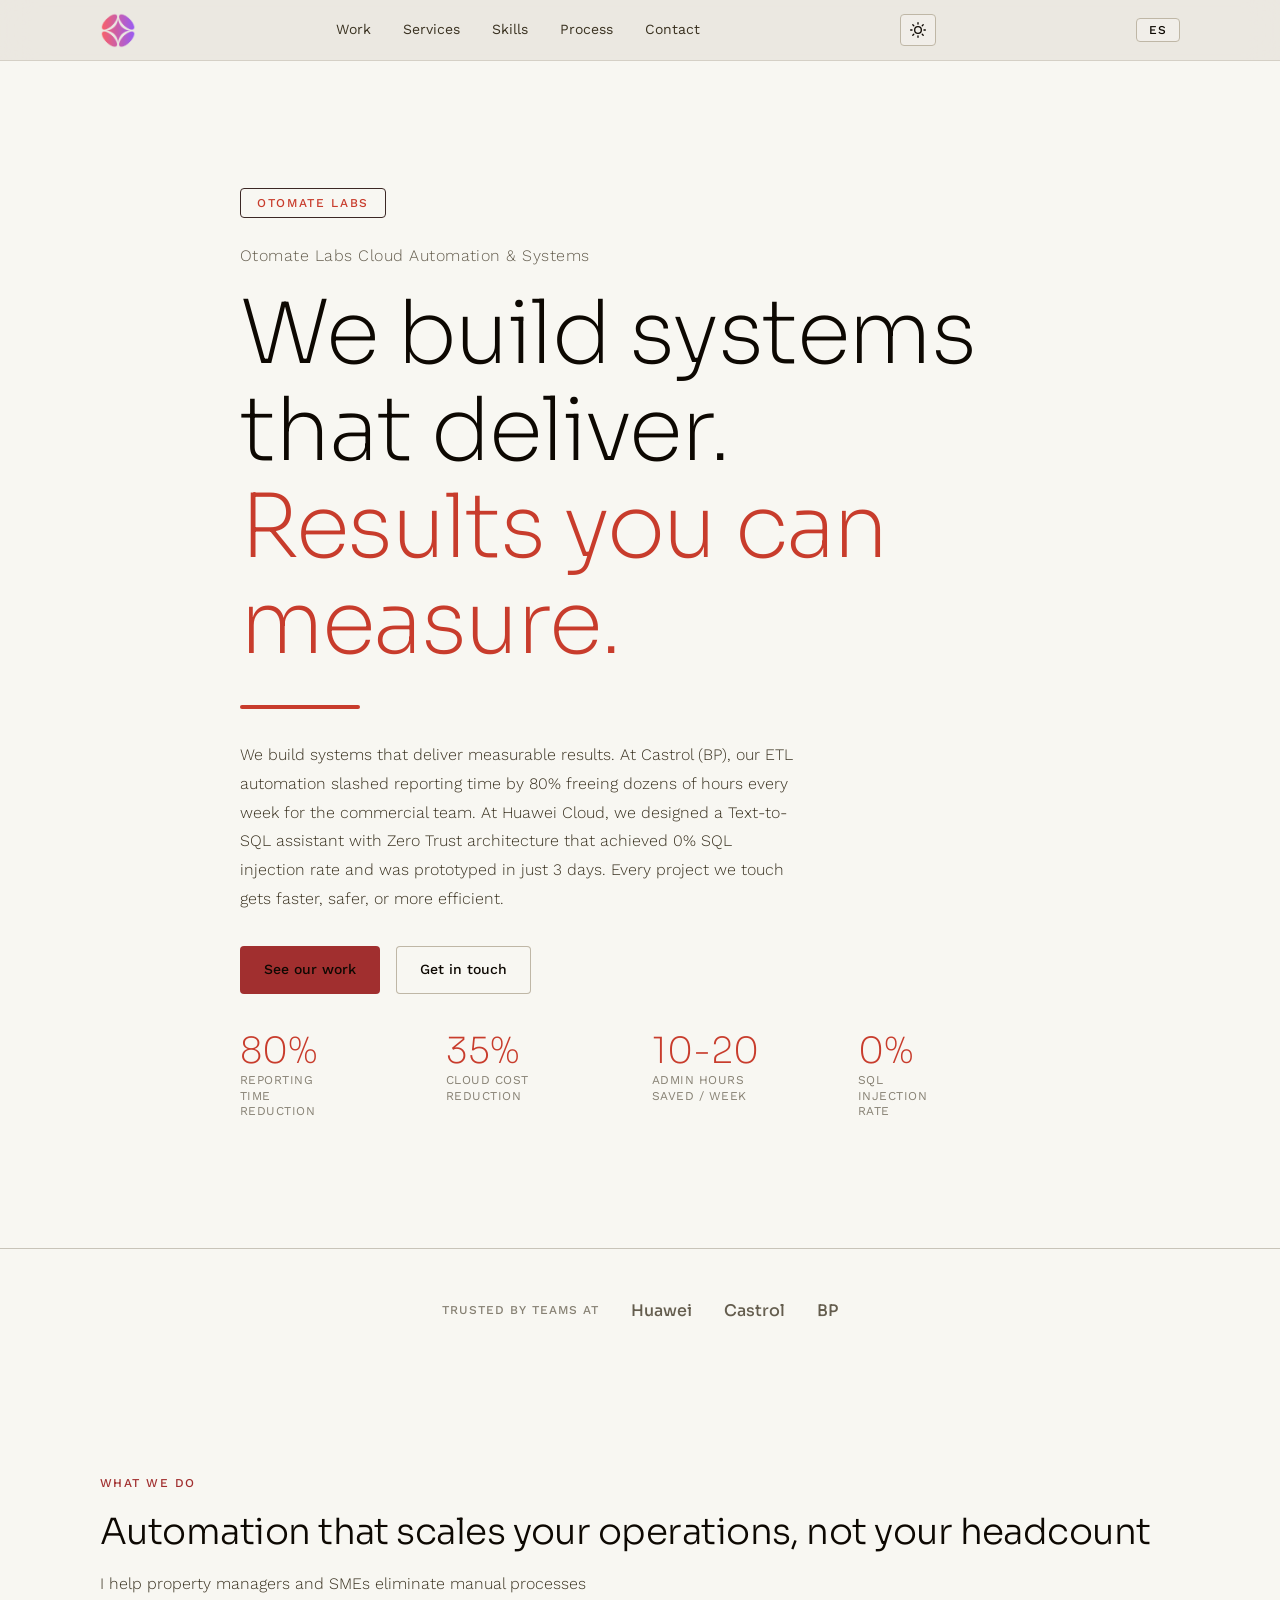
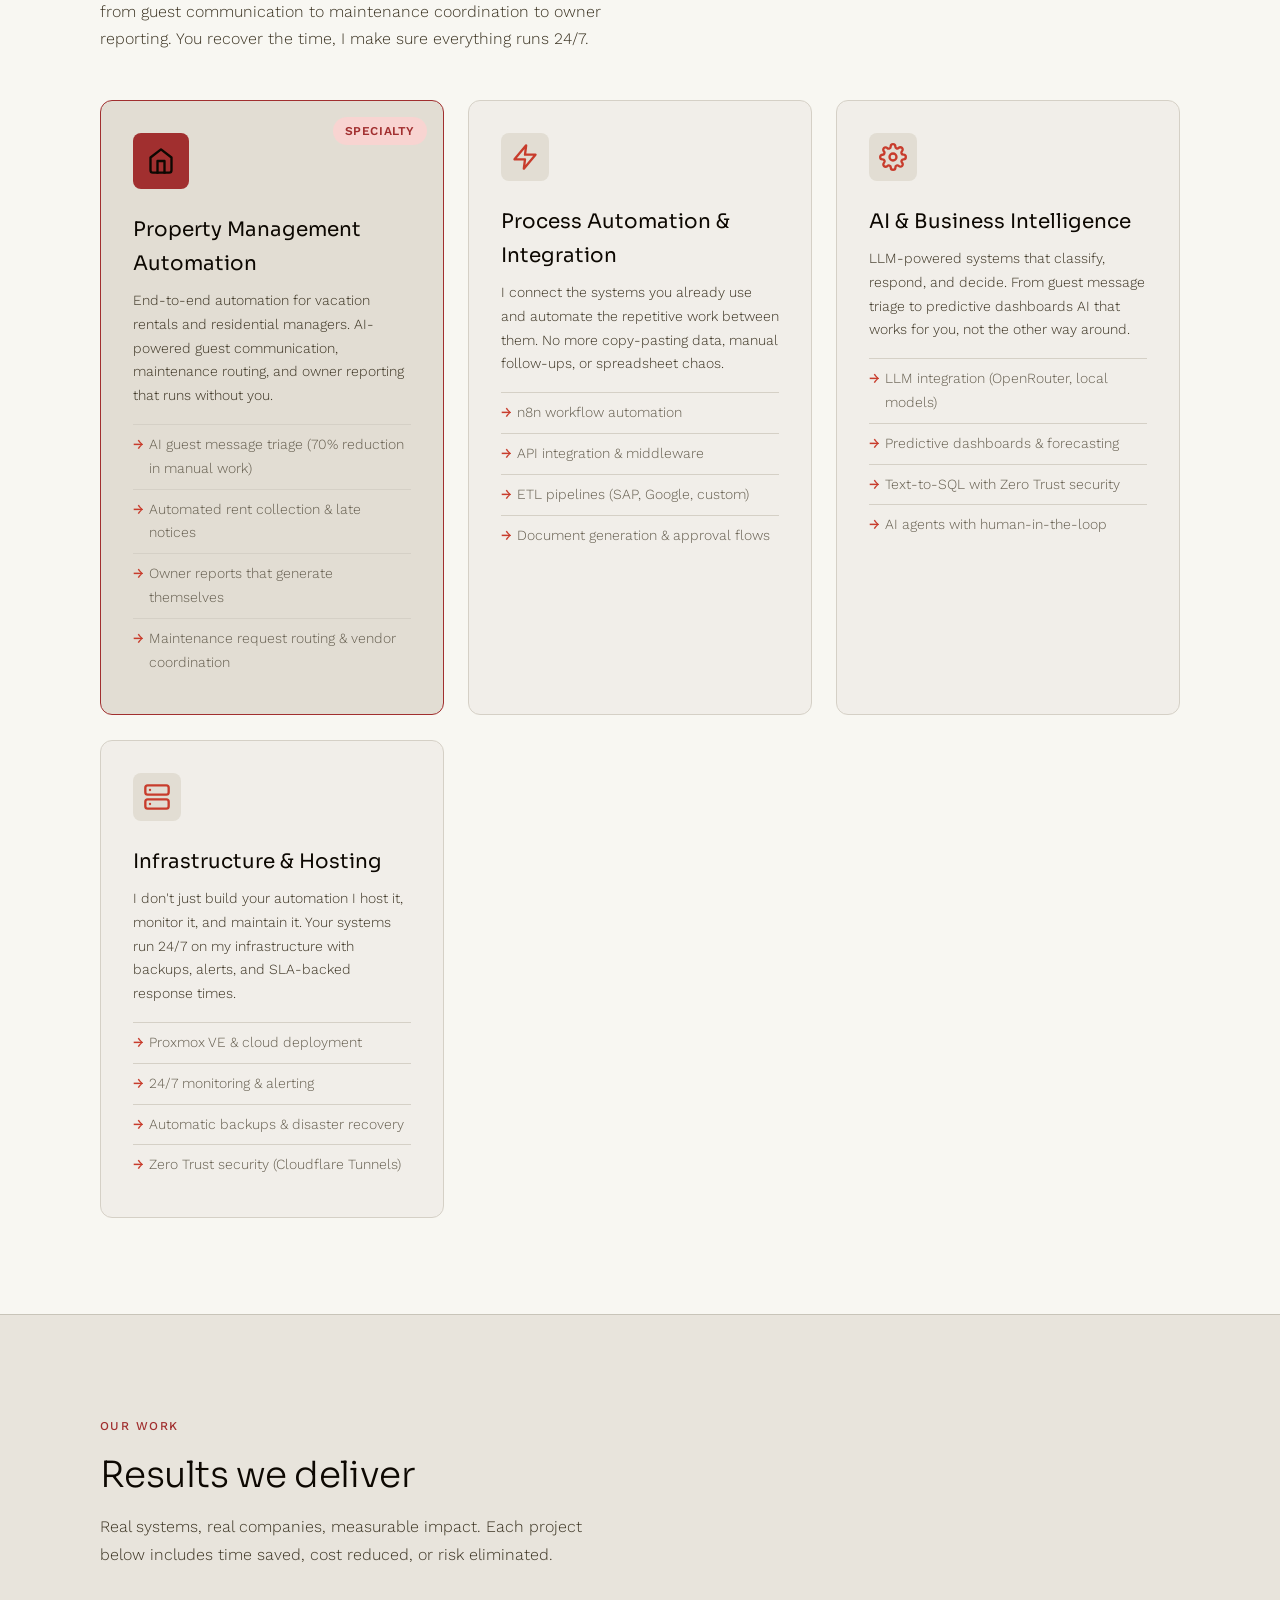
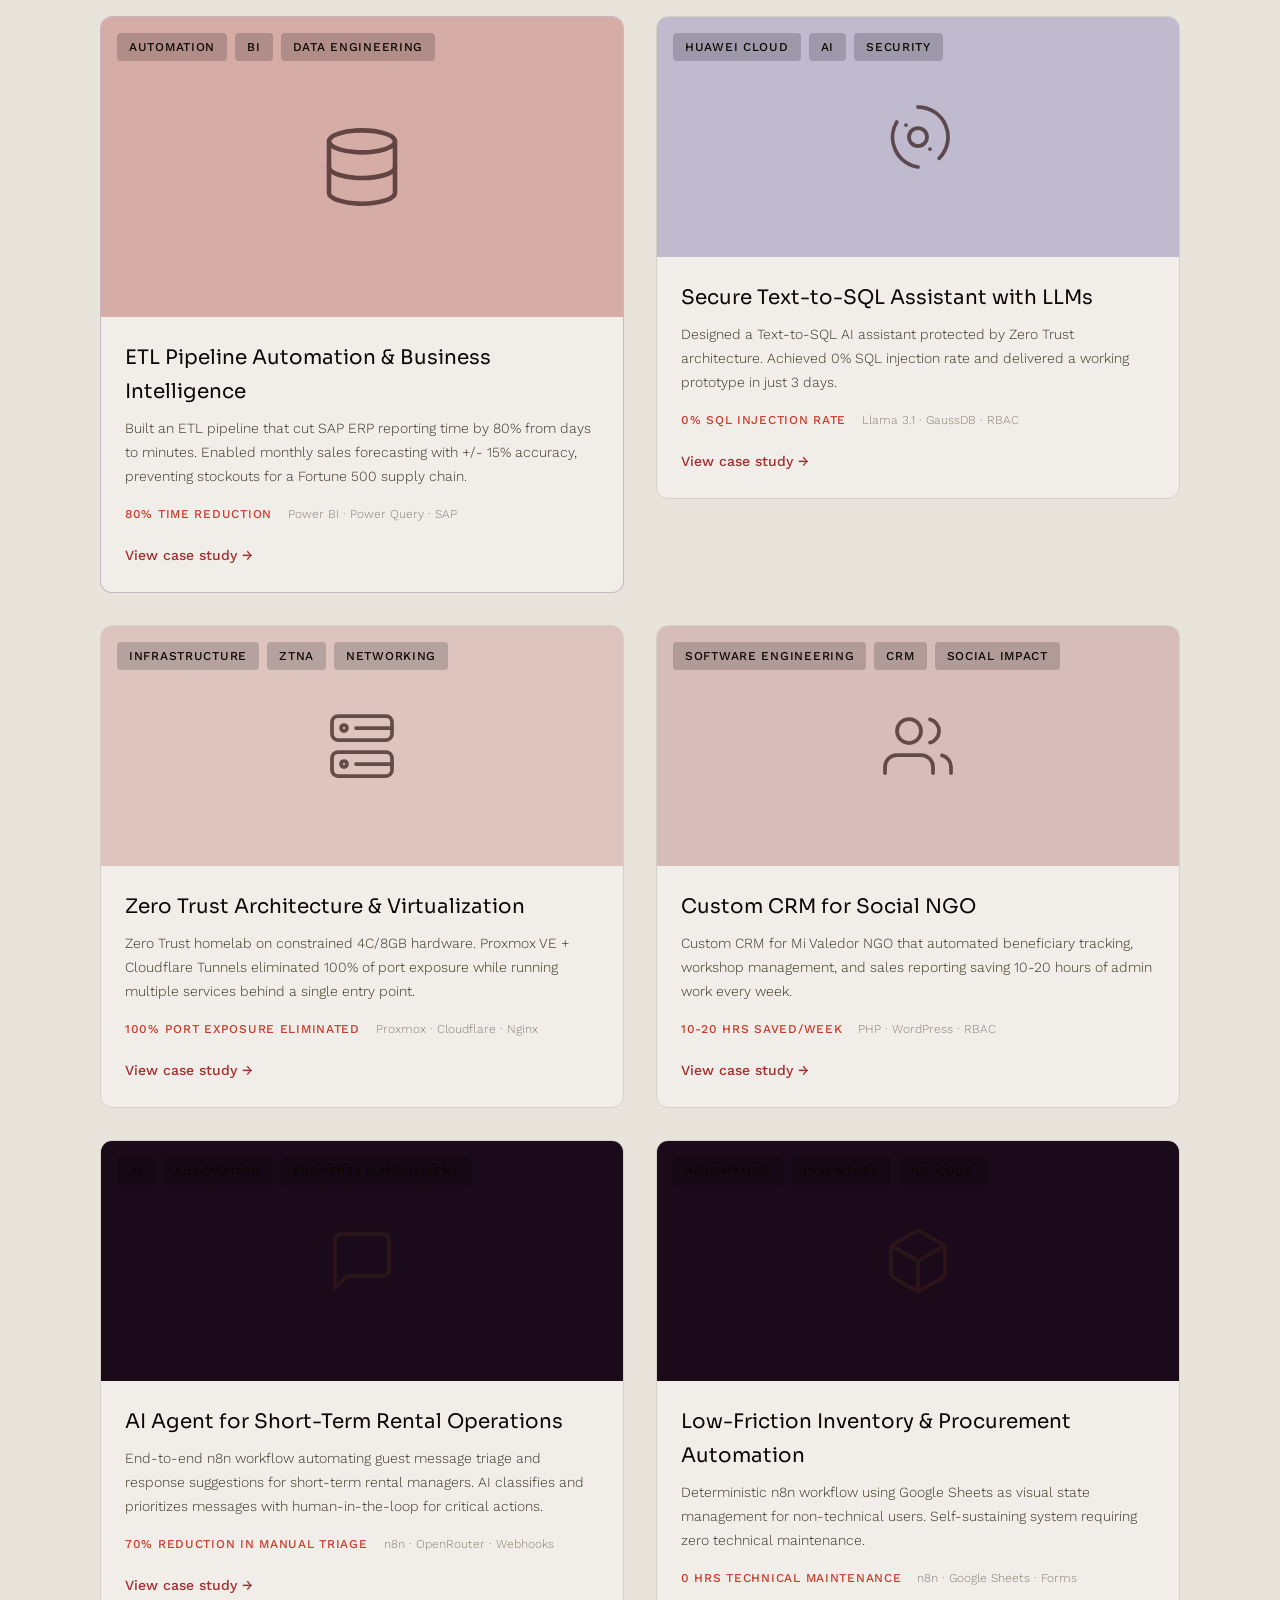
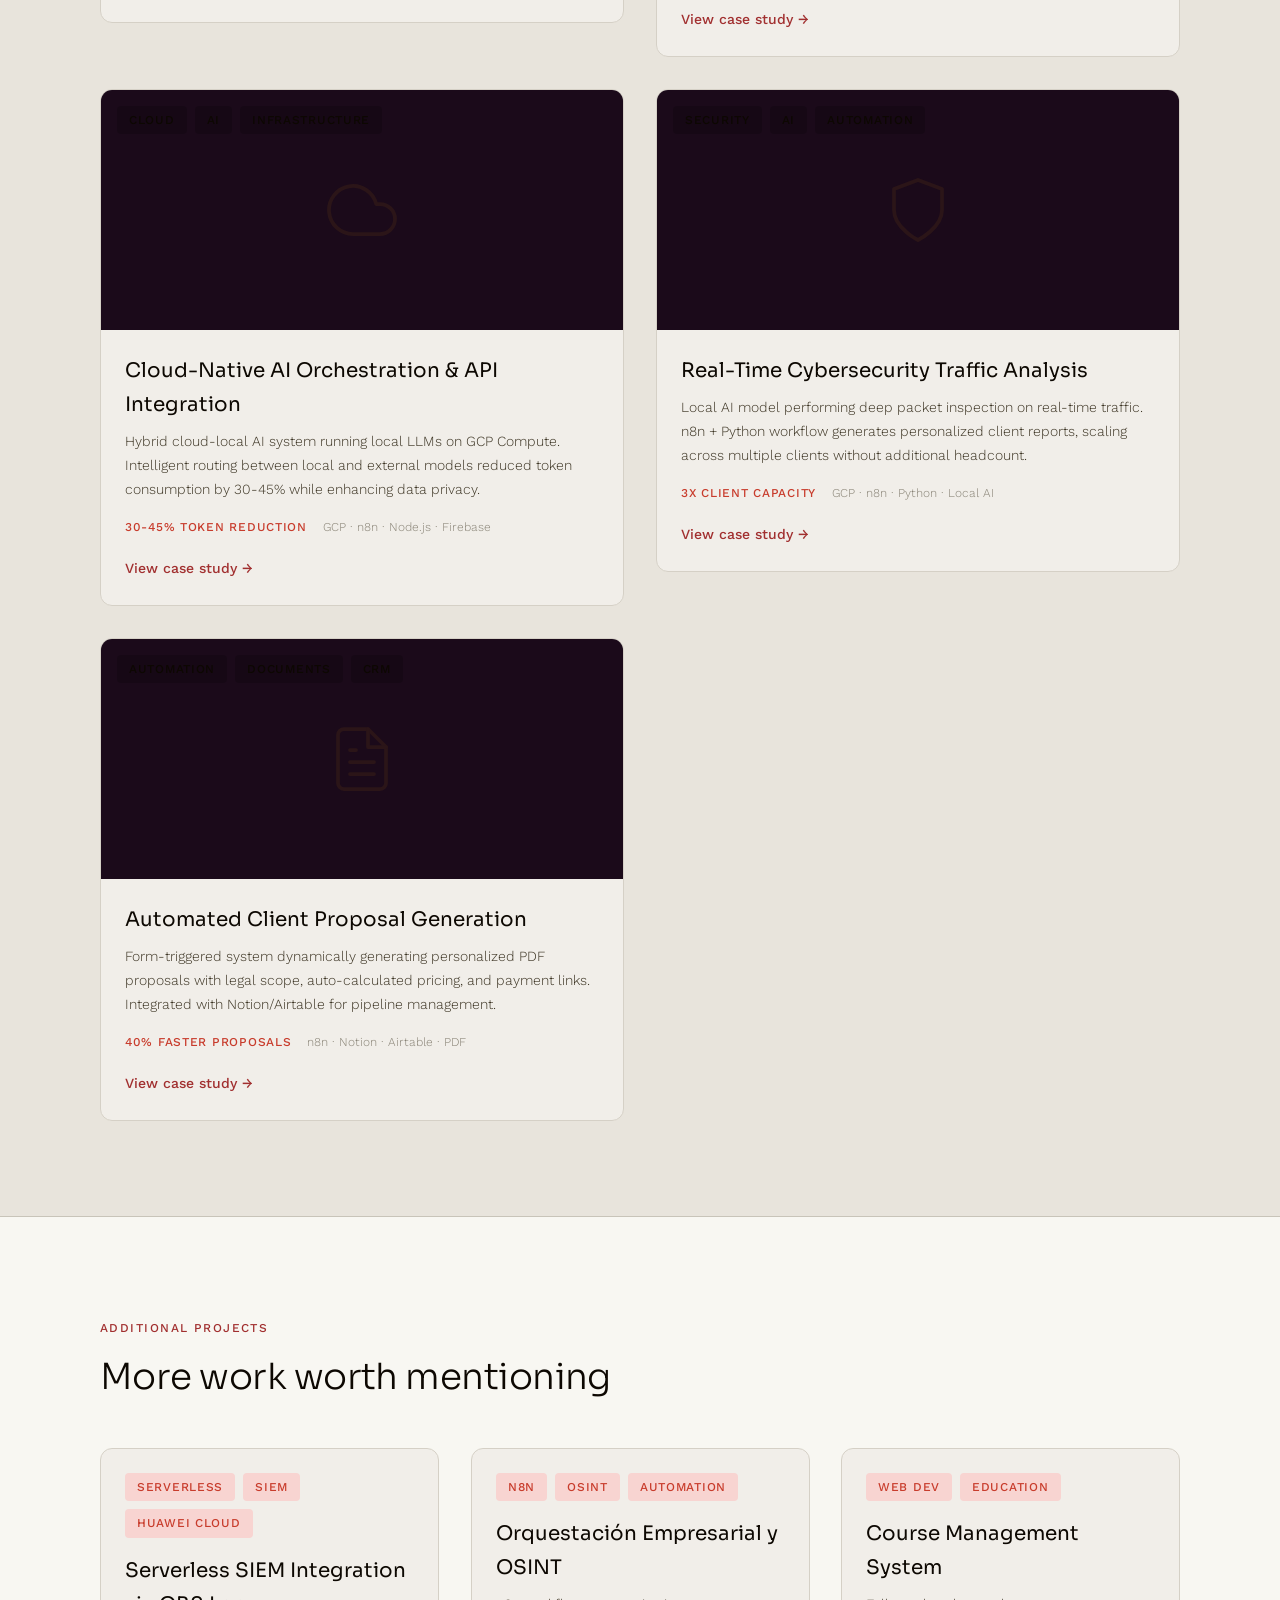
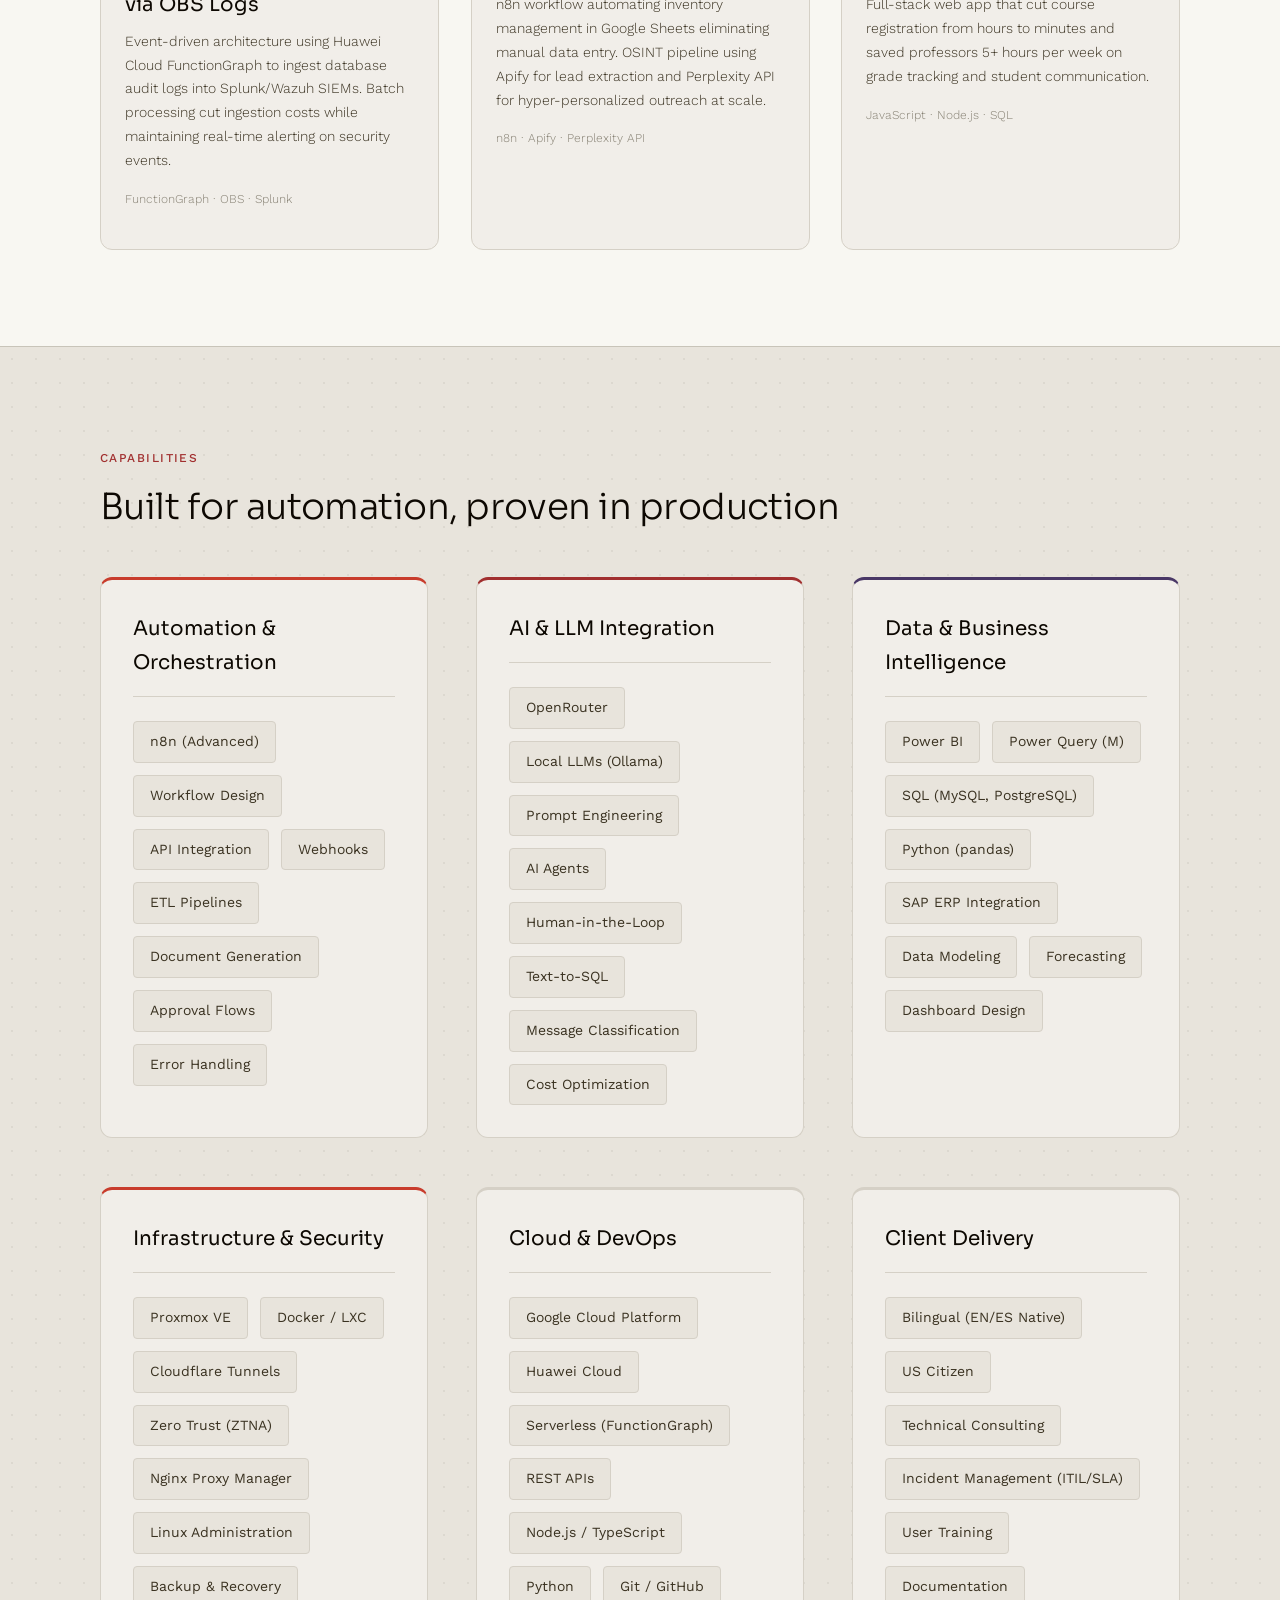
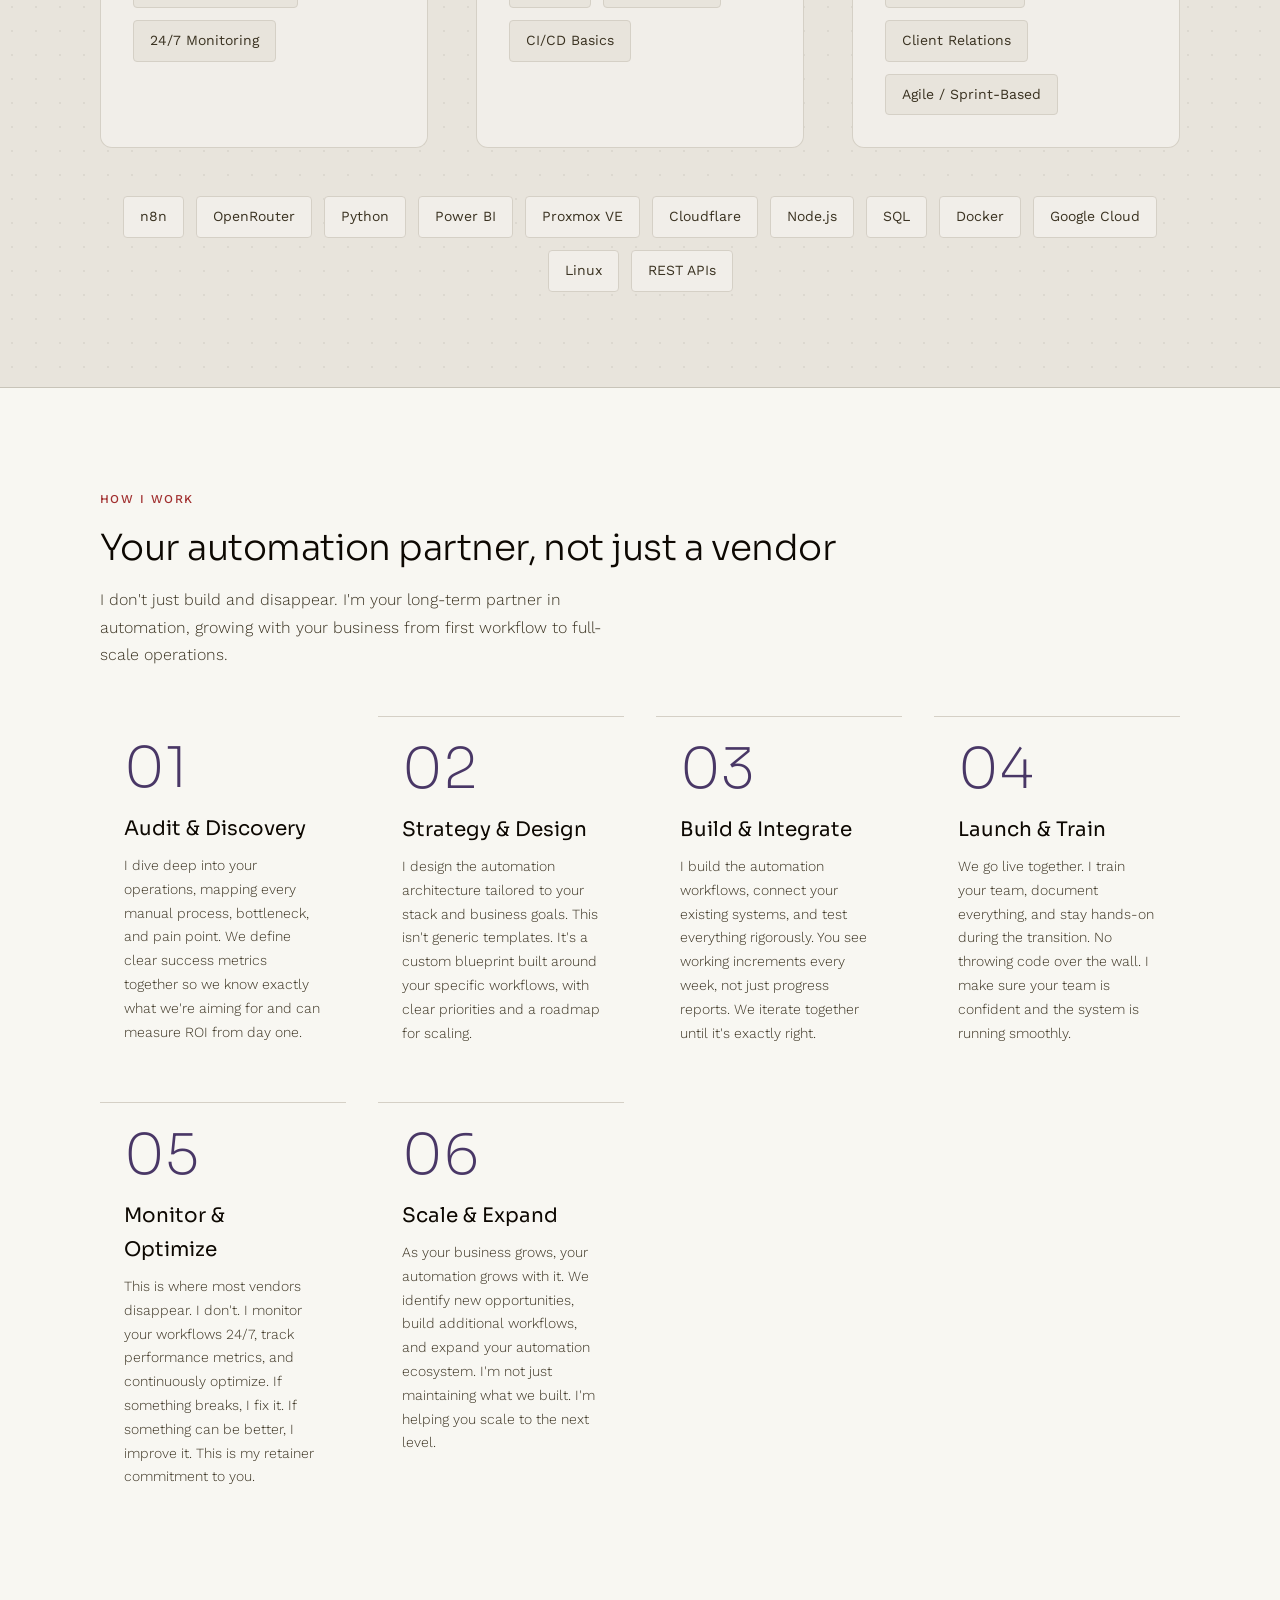
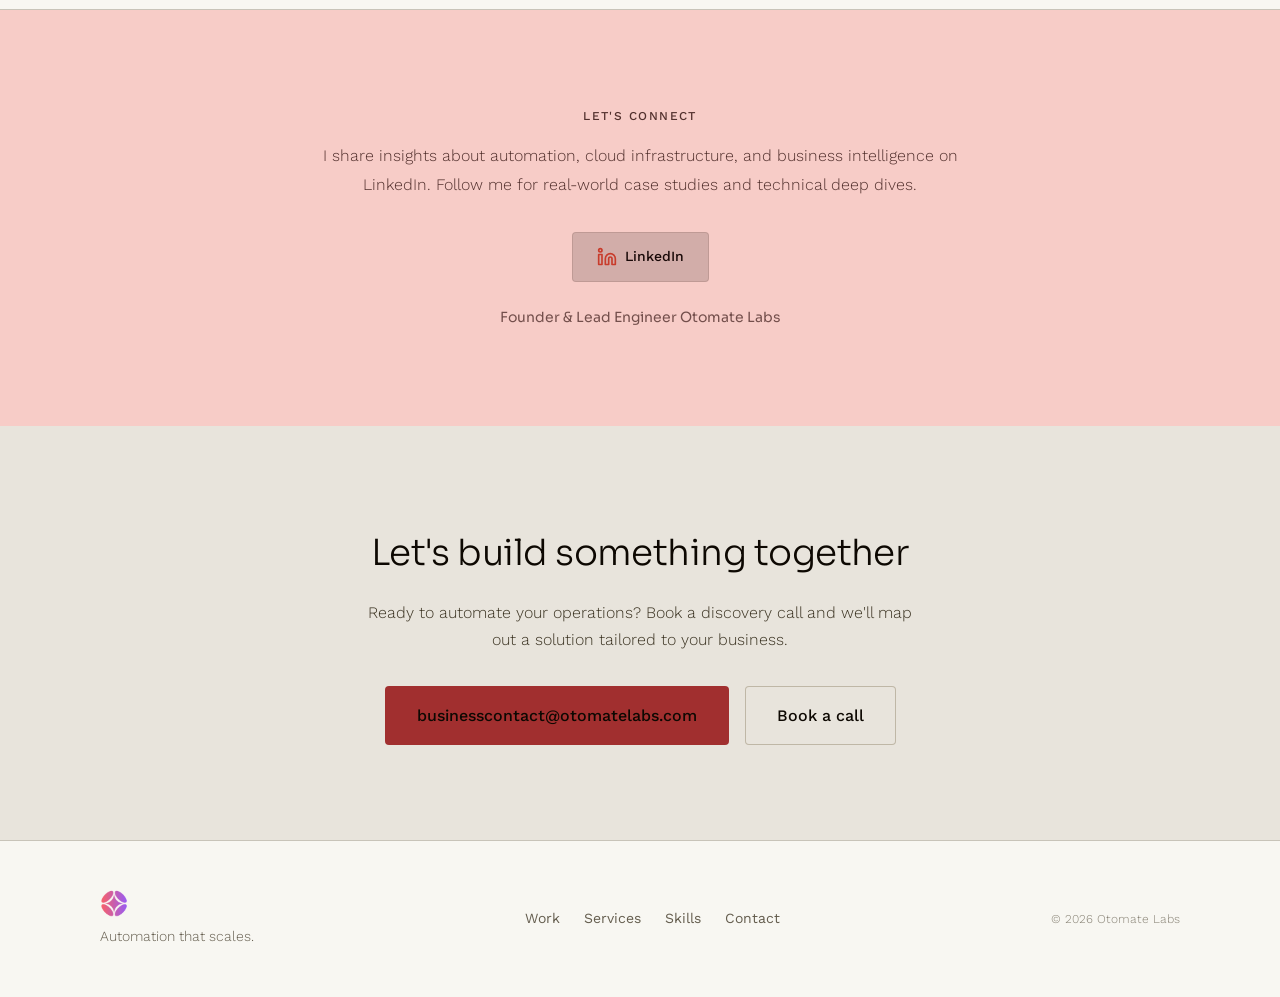
==== commit 2b35042e: "Major redesign: expanded site with new projects, enriched content, and strategic positioning - Added" ====
--- a/index.html
+++ b/index.html
@@ -3,7 +3,7 @@
 <head>
     <meta charset="UTF-8">
     <meta name="viewport" content="width=device-width, initial-scale=1.0">
-    <title>Otomate Labs — Cloud Automation & Systems Engineering</title>
+    <title>Otomate Labs   Cloud Automation & Systems Engineering</title>
     <meta name="description" content="Otomate Labs builds systems that deliver measurable results. Cloud infrastructure, process automation, and business intelligence for companies that need things to work.">
     <link rel="icon" type="image/png" href="Logo.png">
     <link rel="preconnect" href="https://fonts.googleapis.com">
@@ -55,14 +55,14 @@
             <div class="hero-lockup" data-animate="fade-up" data-duration="800" data-delay="0">
                 <span class="hero-label" data-i18n="hero.label">Otomate Labs</span>
             </div>
-            <p class="hero-tagline" data-animate="fade-up" data-duration="800" data-delay="150" data-i18n="hero.tagline">Otomate Labs — Cloud Automation & Systems</p>
+            <p class="hero-tagline" data-animate="fade-up" data-duration="800" data-delay="150" data-i18n="hero.tagline">Otomate Labs   Cloud Automation & Systems</p>
             <h1 class="hero-headline" data-animate="fade-up" data-duration="900" data-delay="300">
                 <span class="hero-line" data-i18n="hero.line1">I build systems that deliver.</span>
                 <span class="hero-line hero-line-accent" data-i18n="hero.line2">Results you can measure.</span>
             </h1>
             <div class="hero-accent-bar" data-animate="scale-in" data-duration="600" data-delay="500"></div>
             <p class="hero-subline" data-animate="fade-up" data-duration="800" data-delay="500" data-i18n="hero.bio">
-                I build systems that deliver measurable results. At Castrol (BP), our ETL automation slashed reporting time by 80% — freeing dozens of hours every week for the commercial team. At Huawei Cloud, we designed a Text-to-SQL assistant with Zero Trust architecture that achieved 0% SQL injection rate and was prototyped in just 3 days. Every project we touch gets faster, safer, or more efficient.
+                I build systems that deliver measurable results. At Castrol (BP), our ETL automation slashed reporting time by 80%   freeing dozens of hours every week for the commercial team. At Huawei Cloud, we designed a Text-to-SQL assistant with Zero Trust architecture that achieved 0% SQL injection rate and was prototyped in just 3 days. Every project we touch gets faster, safer, or more efficient.
             </p>
             <div class="hero-cta" data-animate="fade-up" data-duration="800" data-delay="700">
                 <a href="#work" class="btn btn-primary" data-i18n="hero.cta.work">See our work</a>
@@ -106,45 +106,61 @@
         <div class="services-inner">
             <div class="section-header" data-animate="fade-up" data-duration="800">
                 <span class="section-tag" data-i18n="services.tag">What We Do</span>
-                <h2 class="section-heading" data-i18n="services.heading">Systems that deliver measurable outcomes</h2>
-                <p class="section-sub" data-i18n="services.sub">Cloud architecture, process automation, and business intelligence — built to save you time, cut costs, and eliminate manual work.</p>
+                <h2 class="section-heading" data-i18n="services.heading">Automation that scales your operations, not your headcount</h2>
+                <p class="section-sub" data-i18n="services.sub">I help property managers and SMEs eliminate manual processes   from guest communication to maintenance coordination to owner reporting. You recover the time, I make sure everything runs 24/7.</p>
             </div>
             <div class="services-grid" data-stagger="150">
+                <div class="service-card featured" data-stagger-child data-animate="fade-up-small">
+                    <div class="service-card-badge" data-i18n="service.pm.badge">Specialty</div>
+                    <div class="service-card-icon">
+                        <svg width="28" height="28" viewBox="0 0 24 24" fill="none" stroke="currentColor" stroke-width="2" stroke-linecap="round" stroke-linejoin="round"><path d="M3 9l9-7 9 7v11a2 2 0 0 1-2 2H5a2 2 0 0 1-2-2z"/><polyline points="9 22 9 12 15 12 15 22"/></svg>
+                    </div>
+                    <h3 class="service-card-title" data-i18n="service.pm.title">Property Management Automation</h3>
+                    <p class="service-card-desc" data-i18n="service.pm.desc">End-to-end automation for vacation rentals and residential managers. AI-powered guest communication, maintenance routing, and owner reporting that runs without you.</p>
+                    <ul class="service-card-list">
+                        <li data-i18n="service.pm.1">AI guest message triage (70% reduction in manual work)</li>
+                        <li data-i18n="service.pm.2">Automated rent collection & late notices</li>
+                        <li data-i18n="service.pm.3">Owner reports that generate themselves</li>
+                        <li data-i18n="service.pm.4">Maintenance request routing & vendor coordination</li>
+                    </ul>
+                </div>
                 <div class="service-card" data-stagger-child data-animate="fade-up-small">
                     <div class="service-card-icon">
-                        <svg width="28" height="28" viewBox="0 0 24 24" fill="none" stroke="currentColor" stroke-width="2" stroke-linecap="round" stroke-linejoin="round"><path d="M12 2L2 7l10 5 10-5-10-5z"/><path d="M2 17l10 5 10-5"/><path d="M2 12l10 5 10-5"/></svg>
-                    </div>
-                    <h3 class="service-card-title" data-i18n="service.cloud.title">Cloud Architecture & FinOps</h3>
-                    <p class="service-card-desc" data-i18n="service.cloud.desc">Huawei Cloud architectures engineered for cost efficiency. Serverless deployments that cut compute costs by up to 35% — you pay for what you use, not for idle servers.</p>
+                        <svg width="28" height="28" viewBox="0 0 24 24" fill="none" stroke="currentColor" stroke-width="2" stroke-linecap="round" stroke-linejoin="round"><path d="M13 2L3 14h9l-1 8 10-12h-9l1-8z"/></svg>
+                    </div>
+                    <h3 class="service-card-title" data-i18n="service.auto.title">Process Automation & Integration</h3>
+                    <p class="service-card-desc" data-i18n="service.auto.desc">I connect the systems you already use and automate the repetitive work between them. No more copy-pasting data, manual follow-ups, or spreadsheet chaos.</p>
                     <ul class="service-card-list">
-                        <li data-i18n="service.cloud.1">Huawei Cloud (ECS, OBS, FunctionGraph)</li>
-                        <li data-i18n="service.cloud.2">Serverless & containerized deployments</li>
-                        <li data-i18n="service.cloud.3">FinOps & cost optimization</li>
-                    </ul>
-                </div>
-                <div class="service-card featured" data-stagger-child data-animate="fade-up-small">
-                    <div class="service-card-badge" data-i18n="service.auto.badge">Most requested</div>
-                    <div class="service-card-icon">
-                        <svg width="28" height="28" viewBox="0 0 24 24" fill="none" stroke="currentColor" stroke-width="2" stroke-linecap="round" stroke-linejoin="round"><path d="M13 2L3 14h9l-1 8 10-12h-9l1-8z"/></svg>
-                    </div>
-                    <h3 class="service-card-title" data-i18n="service.auto.title">Process Automation & ETL</h3>
-                    <p class="service-card-desc" data-i18n="service.auto.desc">ETL pipelines that replace manual data work. From SAP ERP extraction to automated Power BI dashboards — turning days of report generation into minutes.</p>
-                    <ul class="service-card-list">
-                        <li data-i18n="service.auto.1">ETL pipeline design (Power Query, Python)</li>
-                        <li data-i18n="service.auto.2">n8n workflow automation</li>
-                        <li data-i18n="service.auto.3">SAP ERP integration</li>
+                        <li data-i18n="service.auto.1">n8n workflow automation</li>
+                        <li data-i18n="service.auto.2">API integration & middleware</li>
+                        <li data-i18n="service.auto.3">ETL pipelines (SAP, Google, custom)</li>
+                        <li data-i18n="service.auto.4">Document generation & approval flows</li>
                     </ul>
                 </div>
                 <div class="service-card" data-stagger-child data-animate="fade-up-small">
                     <div class="service-card-icon">
-                        <svg width="28" height="28" viewBox="0 0 24 24" fill="none" stroke="currentColor" stroke-width="2" stroke-linecap="round" stroke-linejoin="round"><line x1="18" y1="20" x2="18" y2="10"/><line x1="12" y1="20" x2="12" y2="4"/><line x1="6" y1="20" x2="6" y2="14"/></svg>
-                    </div>
-                    <h3 class="service-card-title" data-i18n="service.bi.title">Business Intelligence & AI</h3>
-                    <p class="service-card-desc" data-i18n="service.bi.desc">Predictive forecasting with +/- 15% accuracy and LLM-powered SQL assistants. Turning raw data into real business decisions — backed by Zero Trust security.</p>
+                        <svg width="28" height="28" viewBox="0 0 24 24" fill="none" stroke="currentColor" stroke-width="2" stroke-linecap="round" stroke-linejoin="round"><circle cx="12" cy="12" r="3"/><path d="M19.4 15a1.65 1.65 0 0 0 .33 1.82l.06.06a2 2 0 0 1 0 2.83 2 2 0 0 1-2.83 0l-.06-.06a1.65 1.65 0 0 0-1.82-.33 1.65 1.65 0 0 0-1 1.51V21a2 2 0 0 1-2 2 2 2 0 0 1-2-2v-.09A1.65 1.65 0 0 0 9 19.4a1.65 1.65 0 0 0-1.82.33l-.06.06a2 2 0 0 1-2.83 0 2 2 0 0 1 0-2.83l.06-.06a1.65 1.65 0 0 0 .33-1.82 1.65 1.65 0 0 0-1.51-1H3a2 2 0 0 1-2-2 2 2 0 0 1 2-2h.09A1.65 1.65 0 0 0 4.6 9a1.65 1.65 0 0 0-.33-1.82l-.06-.06a2 2 0 0 1 0-2.83 2 2 0 0 1 2.83 0l.06.06a1.65 1.65 0 0 0 1.82.33H9a1.65 1.65 0 0 0 1-1.51V3a2 2 0 0 1 2-2 2 2 0 0 1 2 2v.09a1.65 1.65 0 0 0 1 1.51 1.65 1.65 0 0 0 1.82-.33l.06-.06a2 2 0 0 1 2.83 0 2 2 0 0 1 0 2.83l-.06.06a1.65 1.65 0 0 0-.33 1.82V9a1.65 1.65 0 0 0 1.51 1H21a2 2 0 0 1 2 2 2 2 0 0 1-2 2h-.09a1.65 1.65 0 0 0-1.51 1z"/></svg>
+                    </div>
+                    <h3 class="service-card-title" data-i18n="service.ai.title">AI & Business Intelligence</h3>
+                    <p class="service-card-desc" data-i18n="service.ai.desc">LLM-powered systems that classify, respond, and decide. From guest message triage to predictive dashboards   AI that works for you, not the other way around.</p>
                     <ul class="service-card-list">
-                        <li data-i18n="service.bi.1">Power BI dashboards & forecasting</li>
-                        <li data-i18n="service.bi.2">LLM integration (Text-to-SQL)</li>
-                        <li data-i18n="service.bi.3">Zero Trust security architecture</li>
+                        <li data-i18n="service.ai.1">LLM integration (OpenRouter, local models)</li>
+                        <li data-i18n="service.ai.2">Predictive dashboards & forecasting</li>
+                        <li data-i18n="service.ai.3">Text-to-SQL with Zero Trust security</li>
+                        <li data-i18n="service.ai.4">AI agents with human-in-the-loop</li>
+                    </ul>
+                </div>
+                <div class="service-card" data-stagger-child data-animate="fade-up-small">
+                    <div class="service-card-icon">
+                        <svg width="28" height="28" viewBox="0 0 24 24" fill="none" stroke="currentColor" stroke-width="2" stroke-linecap="round" stroke-linejoin="round"><rect x="2" y="2" width="20" height="8" rx="2" ry="2"/><rect x="2" y="14" width="20" height="8" rx="2" ry="2"/><line x1="6" y1="6" x2="6.01" y2="6"/><line x1="6" y1="18" x2="6.01" y2="18"/></svg>
+                    </div>
+                    <h3 class="service-card-title" data-i18n="service.infra.title">Infrastructure & Hosting</h3>
+                    <p class="service-card-desc" data-i18n="service.infra.desc">I don't just build your automation   I host it, monitor it, and maintain it. Your systems run 24/7 on my infrastructure with backups, alerts, and SLA-backed response times.</p>
+                    <ul class="service-card-list">
+                        <li data-i18n="service.infra.1">Proxmox VE & cloud deployment</li>
+                        <li data-i18n="service.infra.2">24/7 monitoring & alerting</li>
+                        <li data-i18n="service.infra.3">Automatic backups & disaster recovery</li>
+                        <li data-i18n="service.infra.4">Zero Trust security (Cloudflare Tunnels)</li>
                     </ul>
                 </div>
             </div>
@@ -175,7 +191,7 @@
                         </div>
                         <div class="work-card-content">
                             <h3 class="work-card-title" data-i18n="work.castrol.title">Automatización de Pipeline ETL y Business Intelligence</h3>
-                            <p class="work-card-desc" data-i18n="work.castrol.desc">Built an ETL pipeline that cut SAP ERP reporting time by 80% — from days to minutes. Enabled monthly sales forecasting with +/- 15% accuracy, preventing stockouts for a Fortune 500 supply chain.</p>
+                            <p class="work-card-desc" data-i18n="work.castrol.desc">Built an ETL pipeline that cut SAP ERP reporting time by 80%   from days to minutes. Enabled monthly sales forecasting with +/- 15% accuracy, preventing stockouts for a Fortune 500 supply chain.</p>
                             <div class="work-card-meta">
                                 <span class="work-card-metric" data-i18n="work.castrol.metric">80% time reduction</span>
                                 <span class="work-card-tech" data-i18n="work.castrol.tech">Power BI · Power Query · SAP</span>
@@ -247,12 +263,132 @@
                         </div>
                         <div class="work-card-content">
                             <h3 class="work-card-title" data-i18n="work.valedor.title">Sistema de Gestión (CRM) a Medida para ONG</h3>
-                            <p class="work-card-desc" data-i18n="work.valedor.desc">Custom CRM for Mi Valedor NGO that automated beneficiary tracking, workshop management, and sales reporting — saving 10-20 hours of admin work every week.</p>
+                            <p class="work-card-desc" data-i18n="work.valedor.desc">Custom CRM for Mi Valedor NGO that automated beneficiary tracking, workshop management, and sales reporting   saving 10-20 hours of admin work every week.</p>
                             <div class="work-card-meta">
                                 <span class="work-card-metric" data-i18n="work.valedor.metric">10-20 hrs saved/week</span>
                                 <span class="work-card-tech" data-i18n="work.valedor.tech">PHP · WordPress · RBAC</span>
                             </div>
                             <span class="work-card-arrow" data-i18n="work.valedor.cta">View case study →</span>
+                        </div>
+                    </article>
+                </a>
+                <a href="project-rental-ai.html" class="work-card-link" data-stagger-child>
+                    <article class="work-card">
+                        <div class="work-card-visual">
+                            <div class="work-card-gradient"></div>
+                            <div class="work-card-icon">
+                                <svg viewBox="0 0 24 24" fill="none" stroke="currentColor" stroke-width="1.25" stroke-linecap="round" stroke-linejoin="round"><path d="M21 15a2 2 0 0 1-2 2H7l-4 4V5a2 2 0 0 1 2-2h14a2 2 0 0 1 2 2z"/></svg>
+                            </div>
+                            <div class="work-card-tags">
+                                <span class="work-card-tag">AI</span>
+                                <span class="work-card-tag">Automation</span>
+                                <span class="work-card-tag">Property Management</span>
+                            </div>
+                        </div>
+                        <div class="work-card-content">
+                            <h3 class="work-card-title" data-i18n="work.rentalai.title">AI Agent for Short-Term Rental Operations</h3>
+                            <p class="work-card-desc" data-i18n="work.rentalai.desc">End-to-end n8n workflow automating guest message triage and response suggestions for short-term rental managers. AI classifies and prioritizes messages with human-in-the-loop for critical actions.</p>
+                            <div class="work-card-meta">
+                                <span class="work-card-metric" data-i18n="work.rentalai.metric">70% reduction in manual triage</span>
+                                <span class="work-card-tech" data-i18n="work.rentalai.tech">n8n · OpenRouter · Webhooks</span>
+                            </div>
+                            <span class="work-card-arrow" data-i18n="work.rentalai.cta">View case study →</span>
+                        </div>
+                    </article>
+                </a>
+                <a href="project-inventory.html" class="work-card-link" data-stagger-child>
+                    <article class="work-card">
+                        <div class="work-card-visual">
+                            <div class="work-card-gradient"></div>
+                            <div class="work-card-icon">
+                                <svg viewBox="0 0 24 24" fill="none" stroke="currentColor" stroke-width="1.25" stroke-linecap="round" stroke-linejoin="round"><path d="M21 16V8a2 2 0 0 0-1-1.73l-7-4a2 2 0 0 0-2 0l-7 4A2 2 0 0 0 3 8v8a2 2 0 0 0 1 1.73l7 4a2 2 0 0 0 2 0l7-4A2 2 0 0 0 21 16z"/><polyline points="3.27 6.96 12 12.01 20.73 6.96"/><line x1="12" y1="22.08" x2="12" y2="12"/></svg>
+                            </div>
+                            <div class="work-card-tags">
+                                <span class="work-card-tag">Automation</span>
+                                <span class="work-card-tag">Inventory</span>
+                                <span class="work-card-tag">No-Code</span>
+                            </div>
+                        </div>
+                        <div class="work-card-content">
+                            <h3 class="work-card-title" data-i18n="work.inventory.title">Low-Friction Inventory & Procurement Automation</h3>
+                            <p class="work-card-desc" data-i18n="work.inventory.desc">Deterministic n8n workflow using Google Sheets as visual state management for non-technical users. Self-sustaining system requiring zero technical maintenance.</p>
+                            <div class="work-card-meta">
+                                <span class="work-card-metric" data-i18n="work.inventory.metric">0 hrs technical maintenance</span>
+                                <span class="work-card-tech" data-i18n="work.inventory.tech">n8n · Google Sheets · Forms</span>
+                            </div>
+                            <span class="work-card-arrow" data-i18n="work.inventory.cta">View case study →</span>
+                        </div>
+                    </article>
+                </a>
+                <a href="project-cloud-ai.html" class="work-card-link" data-stagger-child>
+                    <article class="work-card">
+                        <div class="work-card-visual">
+                            <div class="work-card-gradient"></div>
+                            <div class="work-card-icon">
+                                <svg viewBox="0 0 24 24" fill="none" stroke="currentColor" stroke-width="1.25" stroke-linecap="round" stroke-linejoin="round"><path d="M18 10h-1.26A8 8 0 1 0 9 20h9a5 5 0 0 0 0-10z"/></svg>
+                            </div>
+                            <div class="work-card-tags">
+                                <span class="work-card-tag">Cloud</span>
+                                <span class="work-card-tag">AI</span>
+                                <span class="work-card-tag">Infrastructure</span>
+                            </div>
+                        </div>
+                        <div class="work-card-content">
+                            <h3 class="work-card-title" data-i18n="work.cloudai.title">Cloud-Native AI Orchestration & API Integration</h3>
+                            <p class="work-card-desc" data-i18n="work.cloudai.desc">Hybrid cloud-local AI system running local LLMs on GCP Compute. Intelligent routing between local and external models reduced token consumption by 30-45% while enhancing data privacy.</p>
+                            <div class="work-card-meta">
+                                <span class="work-card-metric" data-i18n="work.cloudai.metric">30-45% token reduction</span>
+                                <span class="work-card-tech" data-i18n="work.cloudai.tech">GCP · n8n · Node.js · Firebase</span>
+                            </div>
+                            <span class="work-card-arrow" data-i18n="work.cloudai.cta">View case study →</span>
+                        </div>
+                    </article>
+                </a>
+                <a href="project-cybersecurity.html" class="work-card-link" data-stagger-child>
+                    <article class="work-card">
+                        <div class="work-card-visual">
+                            <div class="work-card-gradient"></div>
+                            <div class="work-card-icon">
+                                <svg viewBox="0 0 24 24" fill="none" stroke="currentColor" stroke-width="1.25" stroke-linecap="round" stroke-linejoin="round"><path d="M12 22s8-4 8-10V5l-8-3-8 3v7c0 6 8 10 8 10z"/></svg>
+                            </div>
+                            <div class="work-card-tags">
+                                <span class="work-card-tag">Security</span>
+                                <span class="work-card-tag">AI</span>
+                                <span class="work-card-tag">Automation</span>
+                            </div>
+                        </div>
+                        <div class="work-card-content">
+                            <h3 class="work-card-title" data-i18n="work.cybersec.title">Real-Time Cybersecurity Traffic Analysis</h3>
+                            <p class="work-card-desc" data-i18n="work.cybersec.desc">Local AI model performing deep packet inspection on real-time traffic. n8n + Python workflow generates personalized client reports, scaling across multiple clients without additional headcount.</p>
+                            <div class="work-card-meta">
+                                <span class="work-card-metric" data-i18n="work.cybersec.metric">3x client capacity</span>
+                                <span class="work-card-tech" data-i18n="work.cybersec.tech">GCP · n8n · Python · Local AI</span>
+                            </div>
+                            <span class="work-card-arrow" data-i18n="work.cybersec.cta">View case study →</span>
+                        </div>
+                    </article>
+                </a>
+                <a href="project-proposals.html" class="work-card-link" data-stagger-child>
+                    <article class="work-card">
+                        <div class="work-card-visual">
+                            <div class="work-card-gradient"></div>
+                            <div class="work-card-icon">
+                                <svg viewBox="0 0 24 24" fill="none" stroke="currentColor" stroke-width="1.25" stroke-linecap="round" stroke-linejoin="round"><path d="M14 2H6a2 2 0 0 0-2 2v16a2 2 0 0 0 2 2h12a2 2 0 0 0 2-2V8z"/><polyline points="14 2 14 8 20 8"/><line x1="16" y1="13" x2="8" y2="13"/><line x1="16" y1="17" x2="8" y2="17"/><polyline points="10 9 9 9 8 9"/></svg>
+                            </div>
+                            <div class="work-card-tags">
+                                <span class="work-card-tag">Automation</span>
+                                <span class="work-card-tag">Documents</span>
+                                <span class="work-card-tag">CRM</span>
+                            </div>
+                        </div>
+                        <div class="work-card-content">
+                            <h3 class="work-card-title" data-i18n="work.proposals.title">Automated Client Proposal Generation</h3>
+                            <p class="work-card-desc" data-i18n="work.proposals.desc">Form-triggered system dynamically generating personalized PDF proposals with legal scope, auto-calculated pricing, and payment links. Integrated with Notion/Airtable for pipeline management.</p>
+                            <div class="work-card-meta">
+                                <span class="work-card-metric" data-i18n="work.proposals.metric">40% faster proposals</span>
+                                <span class="work-card-tech" data-i18n="work.proposals.tech">n8n · Notion · Airtable · PDF</span>
+                            </div>
+                            <span class="work-card-arrow" data-i18n="work.proposals.cta">View case study →</span>
                         </div>
                     </article>
                 </a>
@@ -290,7 +426,7 @@
                             <span class="work-card-tag-compact">Automation</span>
                         </div>
                         <h3 class="work-card-title">Orquestación Empresarial y OSINT</h3>
-                        <p class="work-card-desc" data-i18n="work.n8n.desc">n8n workflow automating inventory management in Google Sheets — eliminating manual data entry. OSINT pipeline using Apify for lead extraction and Perplexity API for hyper-personalized outreach at scale.</p>
+                        <p class="work-card-desc" data-i18n="work.n8n.desc">n8n workflow automating inventory management in Google Sheets   eliminating manual data entry. OSINT pipeline using Apify for lead extraction and Perplexity API for hyper-personalized outreach at scale.</p>
                         <div class="work-card-meta">
                             <span class="work-card-tech">n8n · Apify · Perplexity API</span>
                         </div>
@@ -318,73 +454,101 @@
         <div class="skills-inner">
             <div class="section-header" data-animate="fade-up" data-duration="800">
                 <span class="section-tag" data-i18n="skills.tag">Capabilities</span>
-                <h2 class="section-heading" data-i18n="skills.heading">What we bring to the table</h2>
+                <h2 class="section-heading" data-i18n="skills.heading">Built for automation, proven in production</h2>
             </div>
             <div class="skills-grid" data-stagger="150">
                 <div class="skills-category" data-stagger-child data-animate="fade-up-small">
-                    <h3 class="skills-cat-title" data-i18n="skills.cloud.title">Cloud & Architecture</h3>
+                    <h3 class="skills-cat-title" data-i18n="skills.auto.title">Automation & Orchestration</h3>
                     <div class="skills-list">
-                        <span class="skill-item">Huawei Cloud</span>
-                        <span class="skill-item">ECS / OBS / FunctionGraph</span>
-                        <span class="skill-item">RDS / GaussDB</span>
-                        <span class="skill-item">Serverless Computing</span>
-                        <span class="skill-item">FinOps</span>
-                        <span class="skill-item">Zero Trust (ZTNA)</span>
-                        <span class="skill-item">Docker / LXC</span>
-                        <span class="skill-item">Proxmox VE</span>
+                        <span class="skill-item">n8n (Advanced)</span>
+                        <span class="skill-item">Workflow Design</span>
+                        <span class="skill-item">API Integration</span>
+                        <span class="skill-item">Webhooks</span>
+                        <span class="skill-item">ETL Pipelines</span>
+                        <span class="skill-item">Document Generation</span>
+                        <span class="skill-item">Approval Flows</span>
+                        <span class="skill-item">Error Handling</span>
                     </div>
                 </div>
                 <div class="skills-category" data-stagger-child data-animate="fade-up-small">
-                    <h3 class="skills-cat-title" data-i18n="skills.data.title">Data & BI</h3>
+                    <h3 class="skills-cat-title" data-i18n="skills.ai.title">AI & LLM Integration</h3>
+                    <div class="skills-list">
+                        <span class="skill-item">OpenRouter</span>
+                        <span class="skill-item">Local LLMs (Ollama)</span>
+                        <span class="skill-item">Prompt Engineering</span>
+                        <span class="skill-item">AI Agents</span>
+                        <span class="skill-item">Human-in-the-Loop</span>
+                        <span class="skill-item">Text-to-SQL</span>
+                        <span class="skill-item">Message Classification</span>
+                        <span class="skill-item">Cost Optimization</span>
+                    </div>
+                </div>
+                <div class="skills-category" data-stagger-child data-animate="fade-up-small">
+                    <h3 class="skills-cat-title" data-i18n="skills.data.title">Data & Business Intelligence</h3>
                     <div class="skills-list">
                         <span class="skill-item">Power BI</span>
                         <span class="skill-item">Power Query (M)</span>
-                        <span class="skill-item">SAP ERP / SAP Fiori</span>
                         <span class="skill-item">SQL (MySQL, PostgreSQL)</span>
                         <span class="skill-item">Python (pandas)</span>
+                        <span class="skill-item">SAP ERP Integration</span>
                         <span class="skill-item">Data Modeling</span>
                         <span class="skill-item">Forecasting</span>
-                        <span class="skill-item">ETL Pipelines</span>
+                        <span class="skill-item">Dashboard Design</span>
                     </div>
                 </div>
                 <div class="skills-category" data-stagger-child data-animate="fade-up-small">
-                    <h3 class="skills-cat-title" data-i18n="skills.auto.title">Automation & Dev</h3>
+                    <h3 class="skills-cat-title" data-i18n="skills.infra.title">Infrastructure & Security</h3>
                     <div class="skills-list">
-                        <span class="skill-item">n8n</span>
+                        <span class="skill-item">Proxmox VE</span>
+                        <span class="skill-item">Docker / LXC</span>
+                        <span class="skill-item">Cloudflare Tunnels</span>
+                        <span class="skill-item">Zero Trust (ZTNA)</span>
+                        <span class="skill-item">Nginx Proxy Manager</span>
+                        <span class="skill-item">Linux Administration</span>
+                        <span class="skill-item">Backup & Recovery</span>
+                        <span class="skill-item">24/7 Monitoring</span>
+                    </div>
+                </div>
+                <div class="skills-category" data-stagger-child data-animate="fade-up-small">
+                    <h3 class="skills-cat-title" data-i18n="skills.cloud.title">Cloud & DevOps</h3>
+                    <div class="skills-list">
+                        <span class="skill-item">Google Cloud Platform</span>
+                        <span class="skill-item">Huawei Cloud</span>
+                        <span class="skill-item">Serverless (FunctionGraph)</span>
+                        <span class="skill-item">REST APIs</span>
+                        <span class="skill-item">Node.js / TypeScript</span>
                         <span class="skill-item">Python</span>
-                        <span class="skill-item">JavaScript / TypeScript</span>
-                        <span class="skill-item">Node.js</span>
-                        <span class="skill-item">REST APIs</span>
-                        <span class="skill-item">Git</span>
-                        <span class="skill-item">Linux</span>
-                        <span class="skill-item">Apify</span>
+                        <span class="skill-item">Git / GitHub</span>
+                        <span class="skill-item">CI/CD Basics</span>
                     </div>
                 </div>
                 <div class="skills-category" data-stagger-child data-animate="fade-up-small">
-                    <h3 class="skills-cat-title" data-i18n="skills.soft.title">Soft Skills</h3>
+                    <h3 class="skills-cat-title" data-i18n="skills.soft.title">Client Delivery</h3>
                     <div class="skills-list">
-                        <span class="skill-item" data-i18n="skill.communication">Technical Communication</span>
+                        <span class="skill-item" data-i18n="skill.bilingual">Bilingual (EN/ES Native)</span>
+                        <span class="skill-item" data-i18n="skill.us">US Citizen</span>
+                        <span class="skill-item" data-i18n="skill.consulting">Technical Consulting</span>
                         <span class="skill-item" data-i18n="skill.incident">Incident Management (ITIL/SLA)</span>
-                        <span class="skill-item" data-i18n="skill.training">User Training & Enablement</span>
-                        <span class="skill-item" data-i18n="skill.adaptability">Adaptability</span>
-                        <span class="skill-item" data-i18n="skill.learning">Continuous Learning</span>
+                        <span class="skill-item" data-i18n="skill.training">User Training</span>
+                        <span class="skill-item" data-i18n="skill.documentation">Documentation</span>
                         <span class="skill-item" data-i18n="skill.client">Client Relations</span>
+                        <span class="skill-item" data-i18n="skill.agile">Agile / Sprint-Based</span>
                     </div>
                 </div>
             </div>
             <div class="tech-grid" data-stagger="60" style="margin-top: var(--space-12);">
+                <span class="tech-item" data-stagger-child data-animate="scale-in">n8n</span>
+                <span class="tech-item" data-stagger-child data-animate="scale-in">OpenRouter</span>
                 <span class="tech-item" data-stagger-child data-animate="scale-in">Python</span>
                 <span class="tech-item" data-stagger-child data-animate="scale-in">Power BI</span>
-                <span class="tech-item" data-stagger-child data-animate="scale-in">Power Query</span>
-                <span class="tech-item" data-stagger-child data-animate="scale-in">SAP ERP</span>
-                <span class="tech-item" data-stagger-child data-animate="scale-in">Huawei Cloud</span>
-                <span class="tech-item" data-stagger-child data-animate="scale-in">n8n</span>
-                <span class="tech-item" data-stagger-child data-animate="scale-in">SQL</span>
-                <span class="tech-item" data-stagger-child data-animate="scale-in">Docker</span>
                 <span class="tech-item" data-stagger-child data-animate="scale-in">Proxmox VE</span>
                 <span class="tech-item" data-stagger-child data-animate="scale-in">Cloudflare</span>
                 <span class="tech-item" data-stagger-child data-animate="scale-in">Node.js</span>
+                <span class="tech-item" data-stagger-child data-animate="scale-in">SQL</span>
+                <span class="tech-item" data-stagger-child data-animate="scale-in">Docker</span>
+                <span class="tech-item" data-stagger-child data-animate="scale-in">Google Cloud</span>
                 <span class="tech-item" data-stagger-child data-animate="scale-in">Linux</span>
+                <span class="tech-item" data-stagger-child data-animate="scale-in">REST APIs</span>
             </div>
         </div>
     </section>
@@ -393,30 +557,40 @@
     <section class="process" id="process">
         <div class="process-inner">
             <div class="section-header" data-animate="fade-up" data-duration="800">
-                <span class="section-tag" data-i18n="process.tag">How We Work</span>
-                <h2 class="section-heading" data-i18n="process.heading">A process built for results</h2>
-                <p class="section-sub" data-i18n="process.sub">No surprises. No scope creep. Just systems that work.</p>
+                <span class="section-tag" data-i18n="process.tag">How I Work</span>
+                <h2 class="section-heading" data-i18n="process.heading">Your automation partner, not just a vendor</h2>
+                <p class="section-sub" data-i18n="process.sub">I don't just build and disappear. I'm your long-term partner in automation, growing with your business from first workflow to full-scale operations.</p>
             </div>
             <div class="process-steps" data-stagger="120">
                 <div class="process-step" data-stagger-child data-animate="slide-right">
                     <span class="process-number">01</span>
-                    <h3 class="process-title" data-i18n="process.1.title">Discovery</h3>
-                    <p class="process-desc" data-i18n="process.1.desc">We analyze your current workflow, identify bottlenecks, and define what success looks like with clear metrics — so we know exactly what we're aiming for.</p>
+                    <h3 class="process-title" data-i18n="process.1.title">Audit & Discovery</h3>
+                    <p class="process-desc" data-i18n="process.1.desc">I dive deep into your operations, mapping every manual process, bottleneck, and pain point. We define clear success metrics together so we know exactly what we're aiming for and can measure ROI from day one.</p>
                 </div>
                 <div class="process-step" data-stagger-child data-animate="slide-right">
                     <span class="process-number">02</span>
-                    <h3 class="process-title" data-i18n="process.2.title">Design</h3>
-                    <p class="process-desc" data-i18n="process.2.desc">Architecture and automation design tailored to your stack — built around your specific bottlenecks, not generic templates.</p>
+                    <h3 class="process-title" data-i18n="process.2.title">Strategy & Design</h3>
+                    <p class="process-desc" data-i18n="process.2.desc">I design the automation architecture tailored to your stack and business goals. This isn't generic templates. It's a custom blueprint built around your specific workflows, with clear priorities and a roadmap for scaling.</p>
                 </div>
                 <div class="process-step" data-stagger-child data-animate="slide-right">
                     <span class="process-number">03</span>
-                    <h3 class="process-title" data-i18n="process.3.title">Build</h3>
-                    <p class="process-desc" data-i18n="process.3.desc">Clean, documented code with regular updates. You see working increments, not just progress reports — every sprint delivers something tangible.</p>
+                    <h3 class="process-title" data-i18n="process.3.title">Build & Integrate</h3>
+                    <p class="process-desc" data-i18n="process.3.desc">I build the automation workflows, connect your existing systems, and test everything rigorously. You see working increments every week, not just progress reports. We iterate together until it's exactly right.</p>
                 </div>
                 <div class="process-step" data-stagger-child data-animate="slide-right">
                     <span class="process-number">04</span>
-                    <h3 class="process-title" data-i18n="process.4.title">Deploy & Optimize</h3>
-                    <p class="process-desc" data-i18n="process.4.desc">Smooth handoff with complete documentation. Post-launch, we monitor the metrics we defined in Discovery to confirm the system is delivering as promised.</p>
+                    <h3 class="process-title" data-i18n="process.4.title">Launch & Train</h3>
+                    <p class="process-desc" data-i18n="process.4.desc">We go live together. I train your team, document everything, and stay hands-on during the transition. No throwing code over the wall. I make sure your team is confident and the system is running smoothly.</p>
+                </div>
+                <div class="process-step" data-stagger-child data-animate="slide-right">
+                    <span class="process-number">05</span>
+                    <h3 class="process-title" data-i18n="process.5.title">Monitor & Optimize</h3>
+                    <p class="process-desc" data-i18n="process.5.desc">This is where most vendors disappear. I don't. I monitor your workflows 24/7, track performance metrics, and continuously optimize. If something breaks, I fix it. If something can be better, I improve it. This is my retainer commitment to you.</p>
+                </div>
+                <div class="process-step" data-stagger-child data-animate="slide-right">
+                    <span class="process-number">06</span>
+                    <h3 class="process-title" data-i18n="process.6.title">Scale & Expand</h3>
+                    <p class="process-desc" data-i18n="process.6.desc">As your business grows, your automation grows with it. We identify new opportunities, build additional workflows, and expand your automation ecosystem. I'm not just maintaining what we built. I'm helping you scale to the next level.</p>
                 </div>
             </div>
         </div>
@@ -436,7 +610,7 @@
                         <span data-i18n="connect.linkedin">LinkedIn</span>
                     </a>
                 </div>
-                <p class="connect-identity" data-i18n="connect.identity">Founder & Lead Engineer — Otomate Labs</p>
+                <p class="connect-identity" data-i18n="connect.identity">Founder & Lead Engineer   Otomate Labs</p>
             </div>
         </div>
     </section>
--- a/styles.css
+++ b/styles.css
@@ -1663,6 +1663,95 @@
     font-size: var(--text-caption);
     color: var(--color-text-muted);
     text-align: center;
+}
+
+/* Video Showcase */
+.video-showcase {
+    margin: var(--space-8) 0;
+}
+
+.video-link {
+    display: flex;
+    align-items: center;
+    gap: var(--space-5);
+    padding: var(--space-6);
+    background: var(--color-surface);
+    border: 1px solid var(--color-border-subtle);
+    border-radius: var(--radius-lg);
+    text-decoration: none;
+    color: var(--color-text);
+    transition: all 0.3s ease;
+}
+
+.video-link:hover {
+    background: var(--color-surface-elevated);
+    border-color: var(--color-brand);
+    transform: translateY(-2px);
+    box-shadow: 0 8px 24px oklch(0% 0 0 / 0.12);
+}
+
+.video-play-icon {
+    flex-shrink: 0;
+    width: 56px;
+    height: 56px;
+    display: flex;
+    align-items: center;
+    justify-content: center;
+    background: var(--color-brand);
+    color: white;
+    border-radius: 50%;
+    transition: transform 0.3s ease;
+}
+
+.video-link:hover .video-play-icon {
+    transform: scale(1.1);
+}
+
+.video-text {
+    flex: 1;
+    display: flex;
+    flex-direction: column;
+    gap: var(--space-1);
+}
+
+.video-label {
+    font-family: var(--font-display);
+    font-size: var(--text-body);
+    font-weight: 600;
+    color: var(--color-text);
+}
+
+.video-description {
+    font-family: var(--font-body);
+    font-size: var(--text-caption);
+    color: var(--color-text-muted);
+}
+
+.video-arrow {
+    flex-shrink: 0;
+    font-size: var(--text-title);
+    color: var(--color-brand);
+    transition: transform 0.3s ease;
+}
+
+.video-link:hover .video-arrow {
+    transform: translateX(4px);
+}
+
+@media (max-width: 640px) {
+    .video-link {
+        padding: var(--space-4);
+        gap: var(--space-4);
+    }
+    
+    .video-play-icon {
+        width: 48px;
+        height: 48px;
+    }
+    
+    .video-label {
+        font-size: var(--text-small);
+    }
 }
 
 .project-gallery {
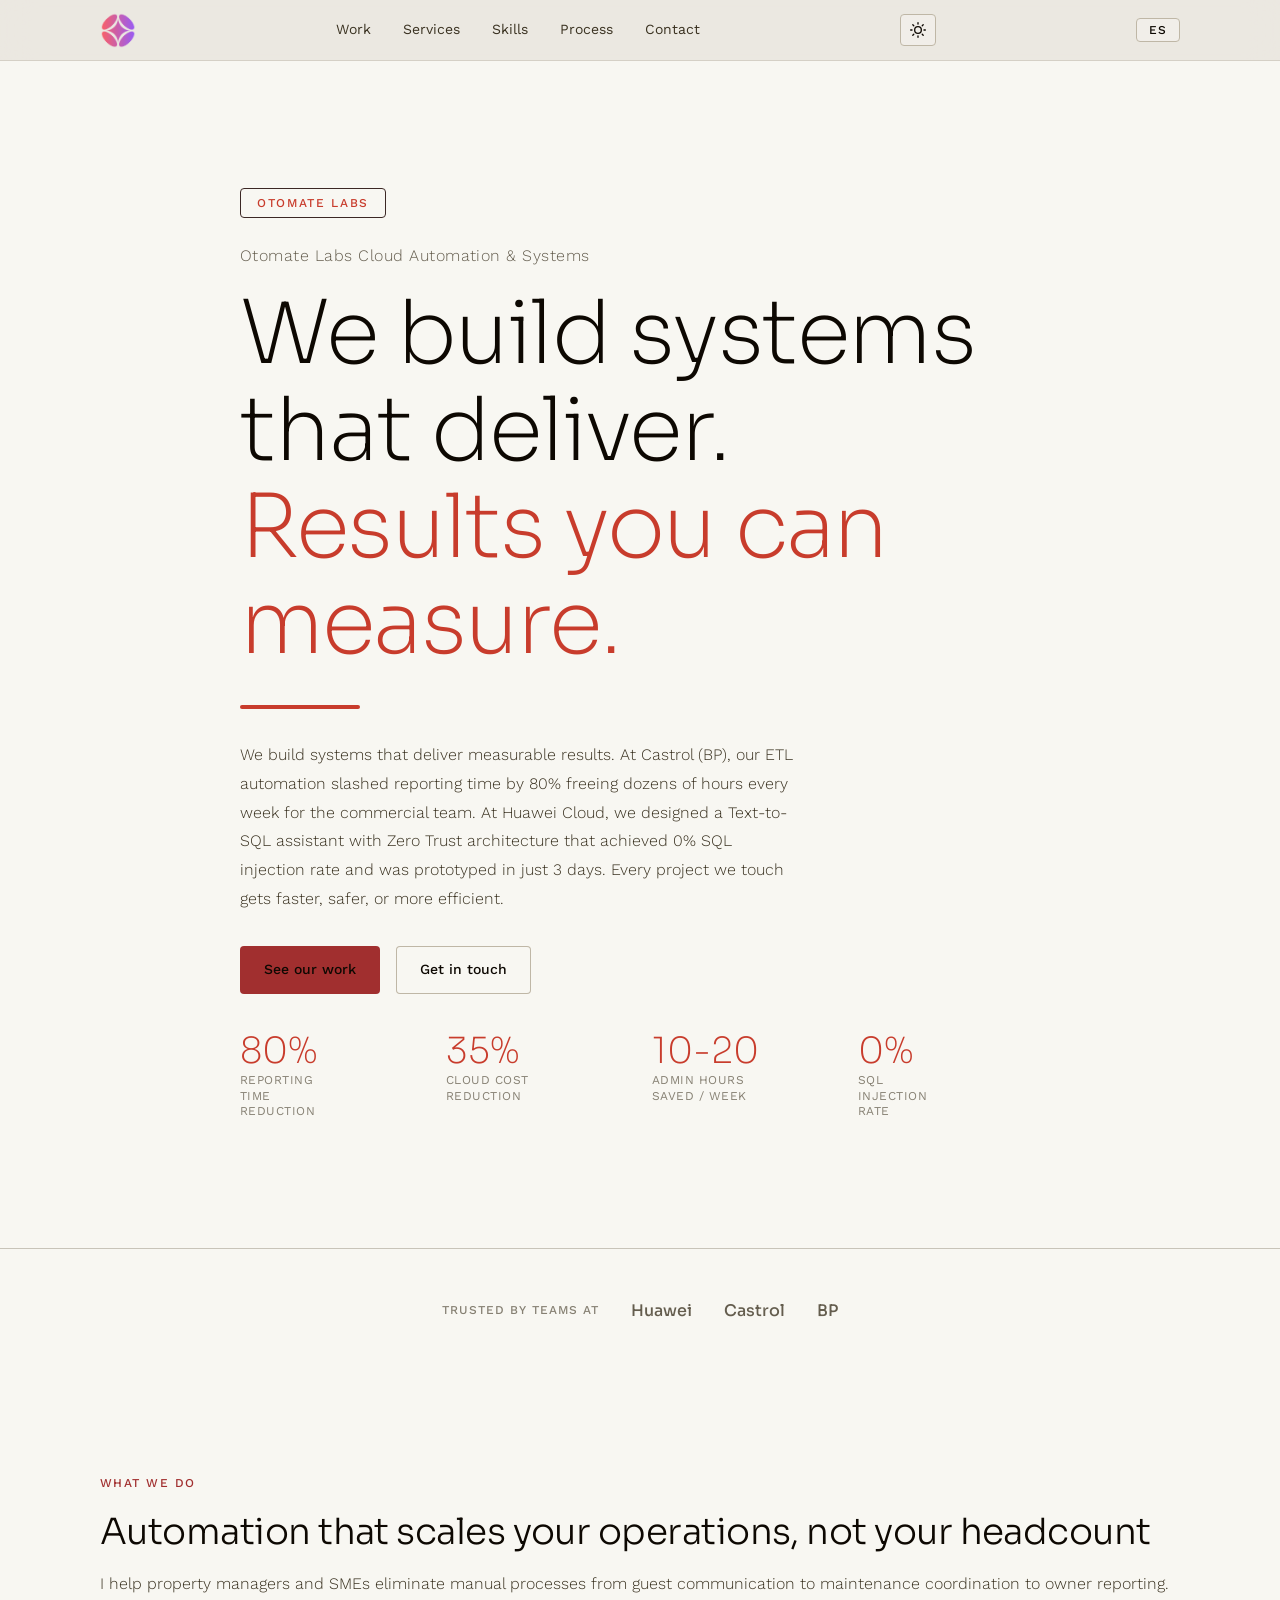
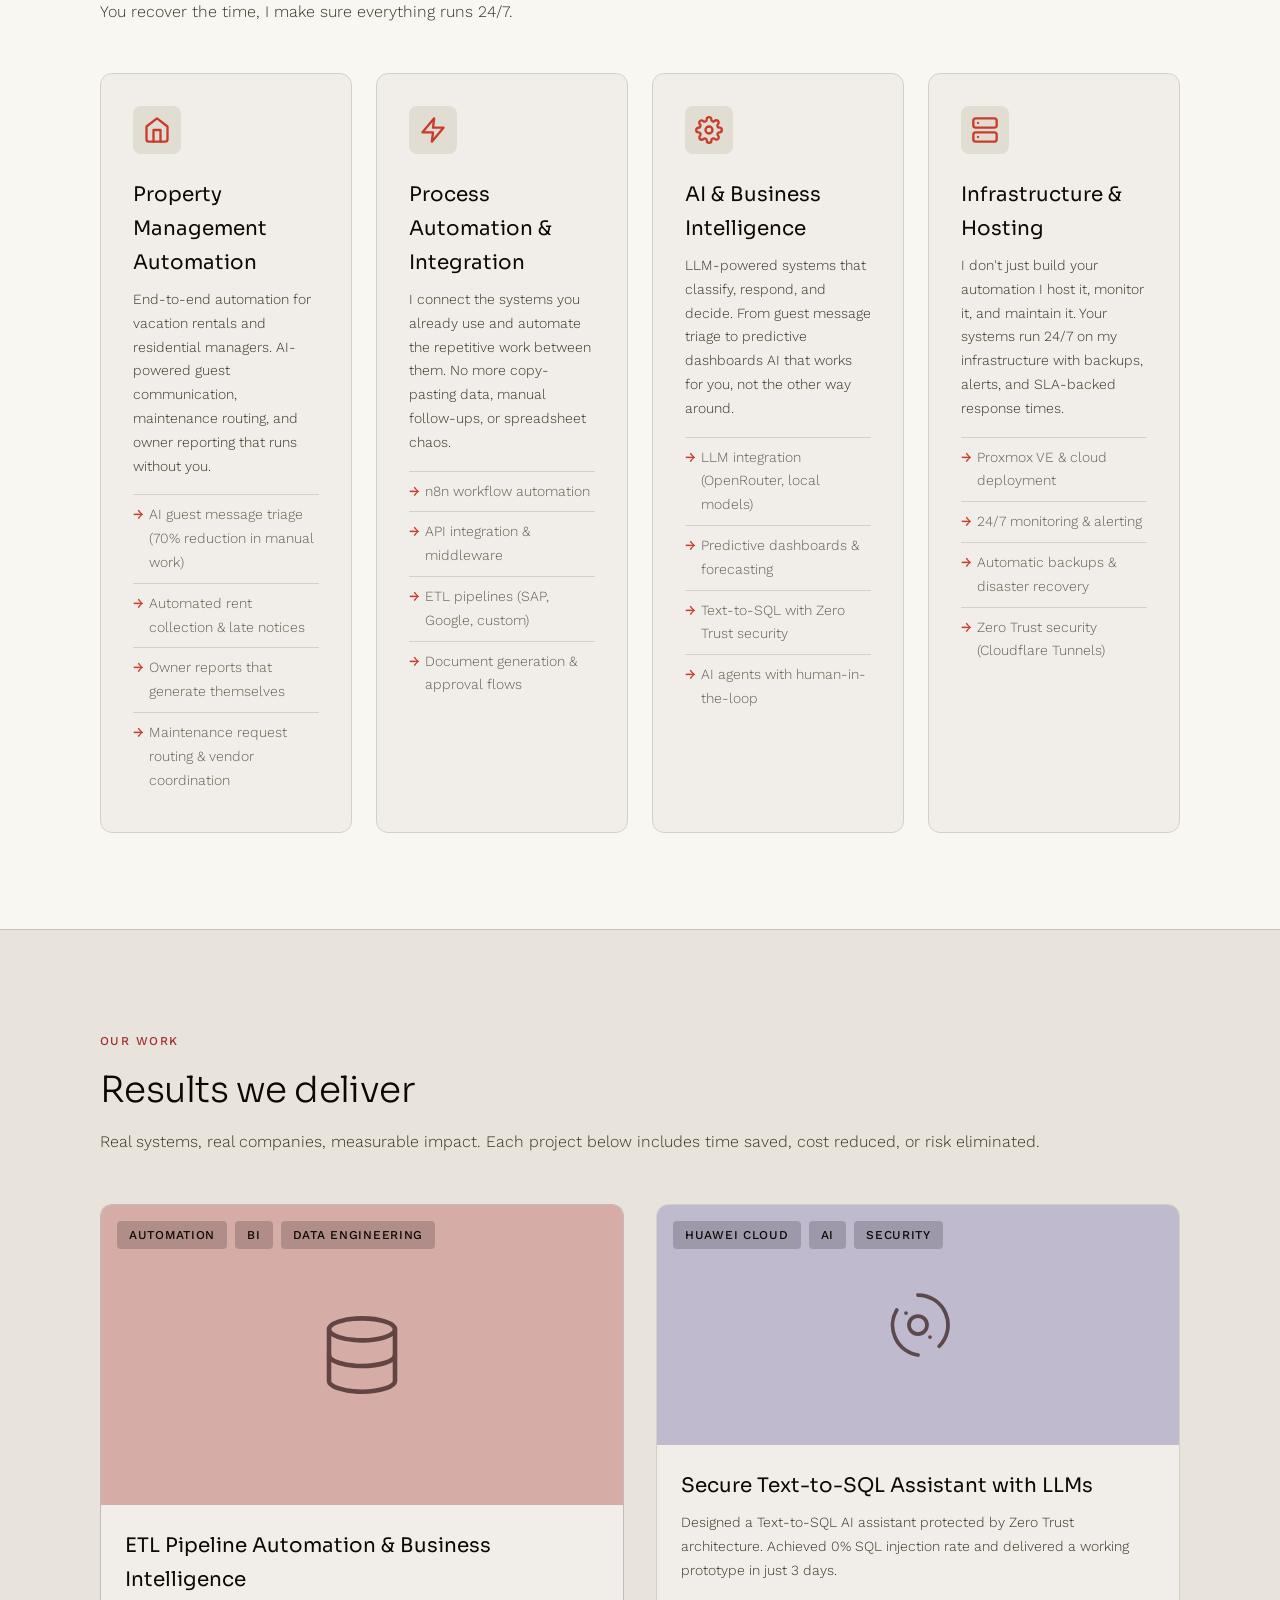
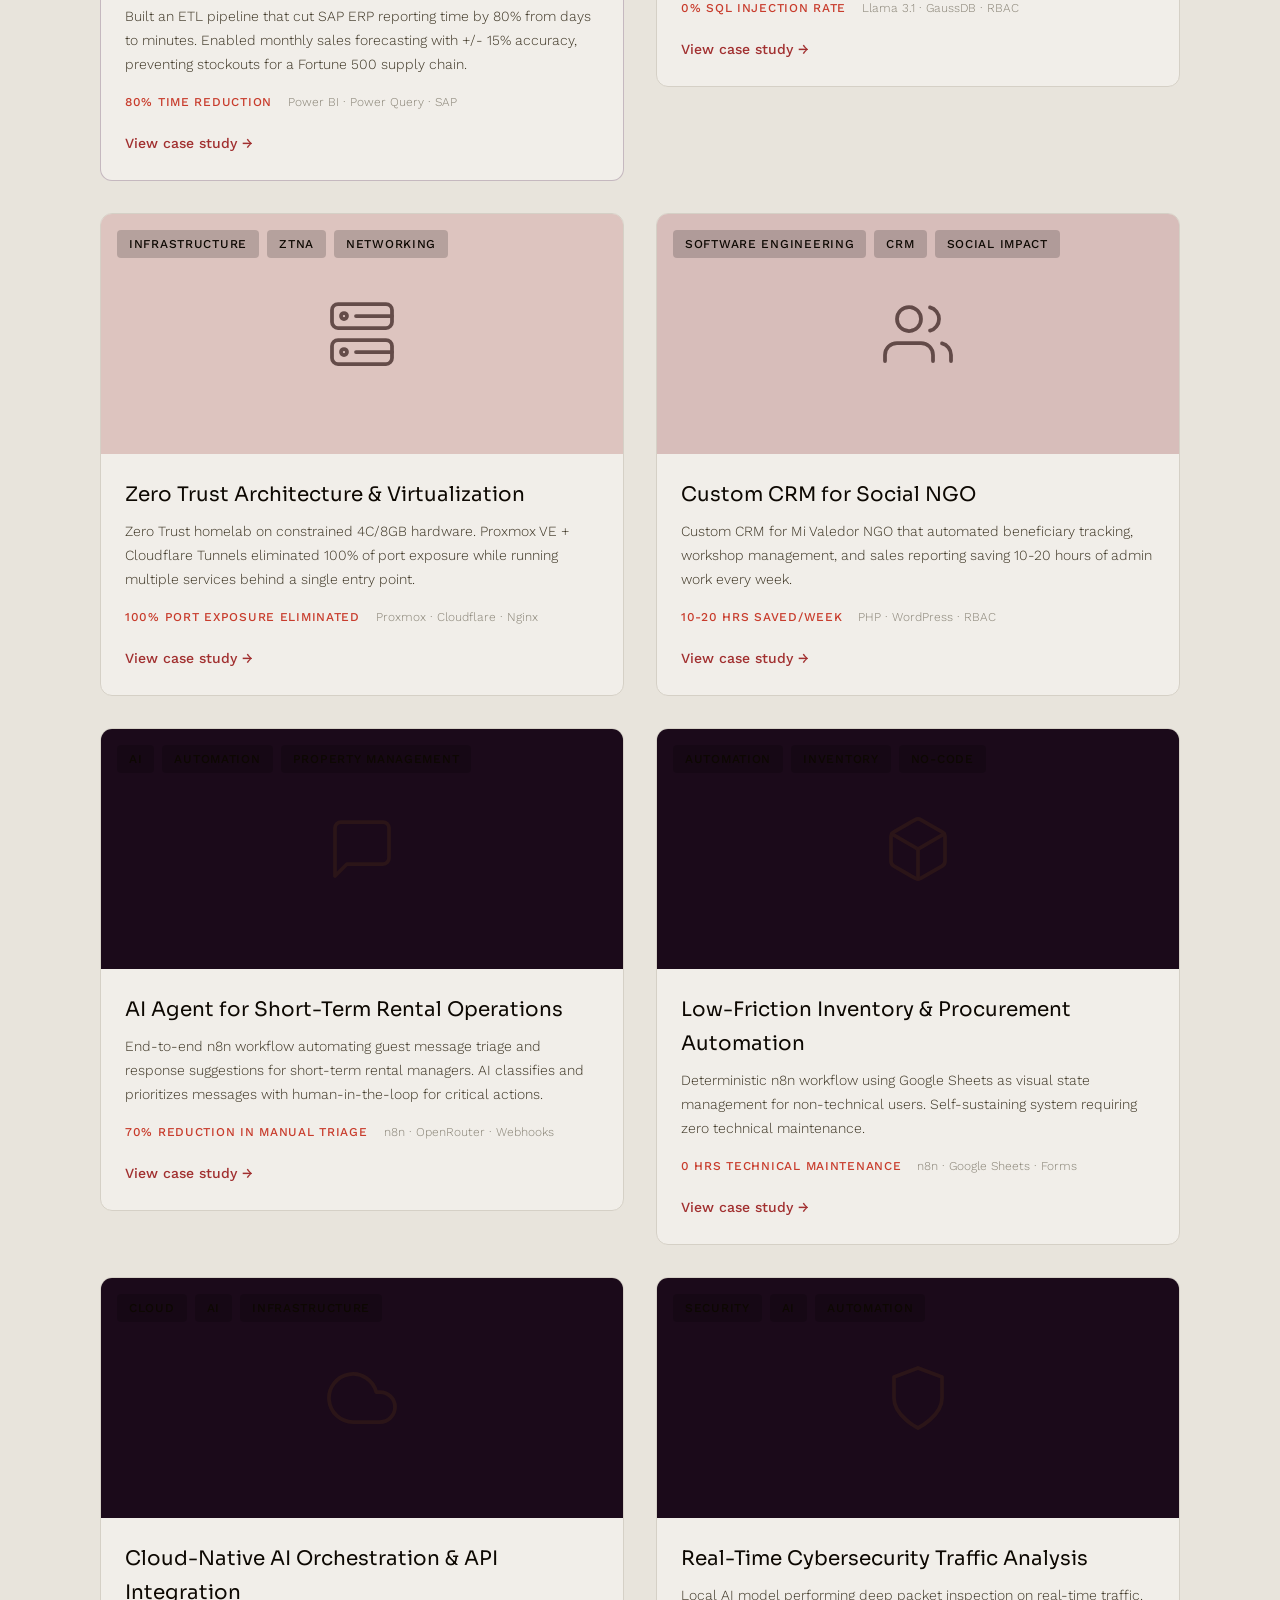
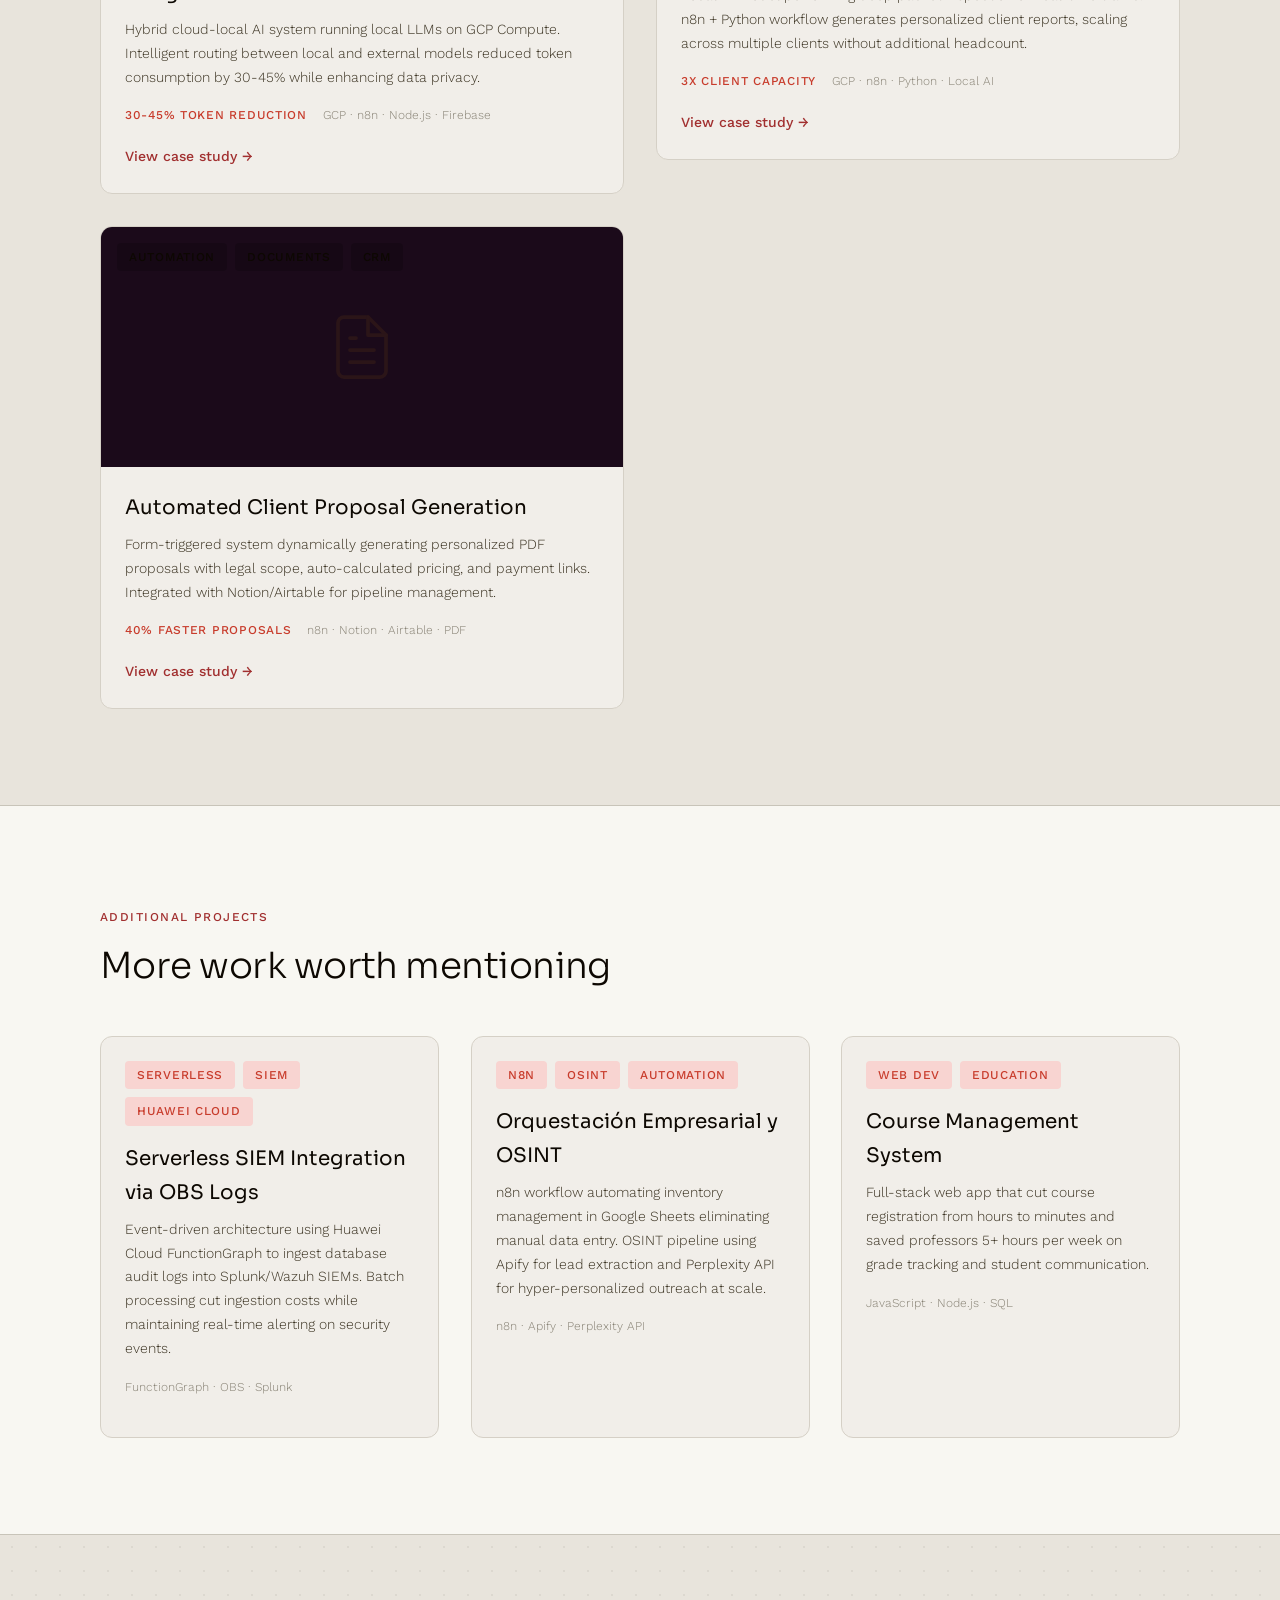
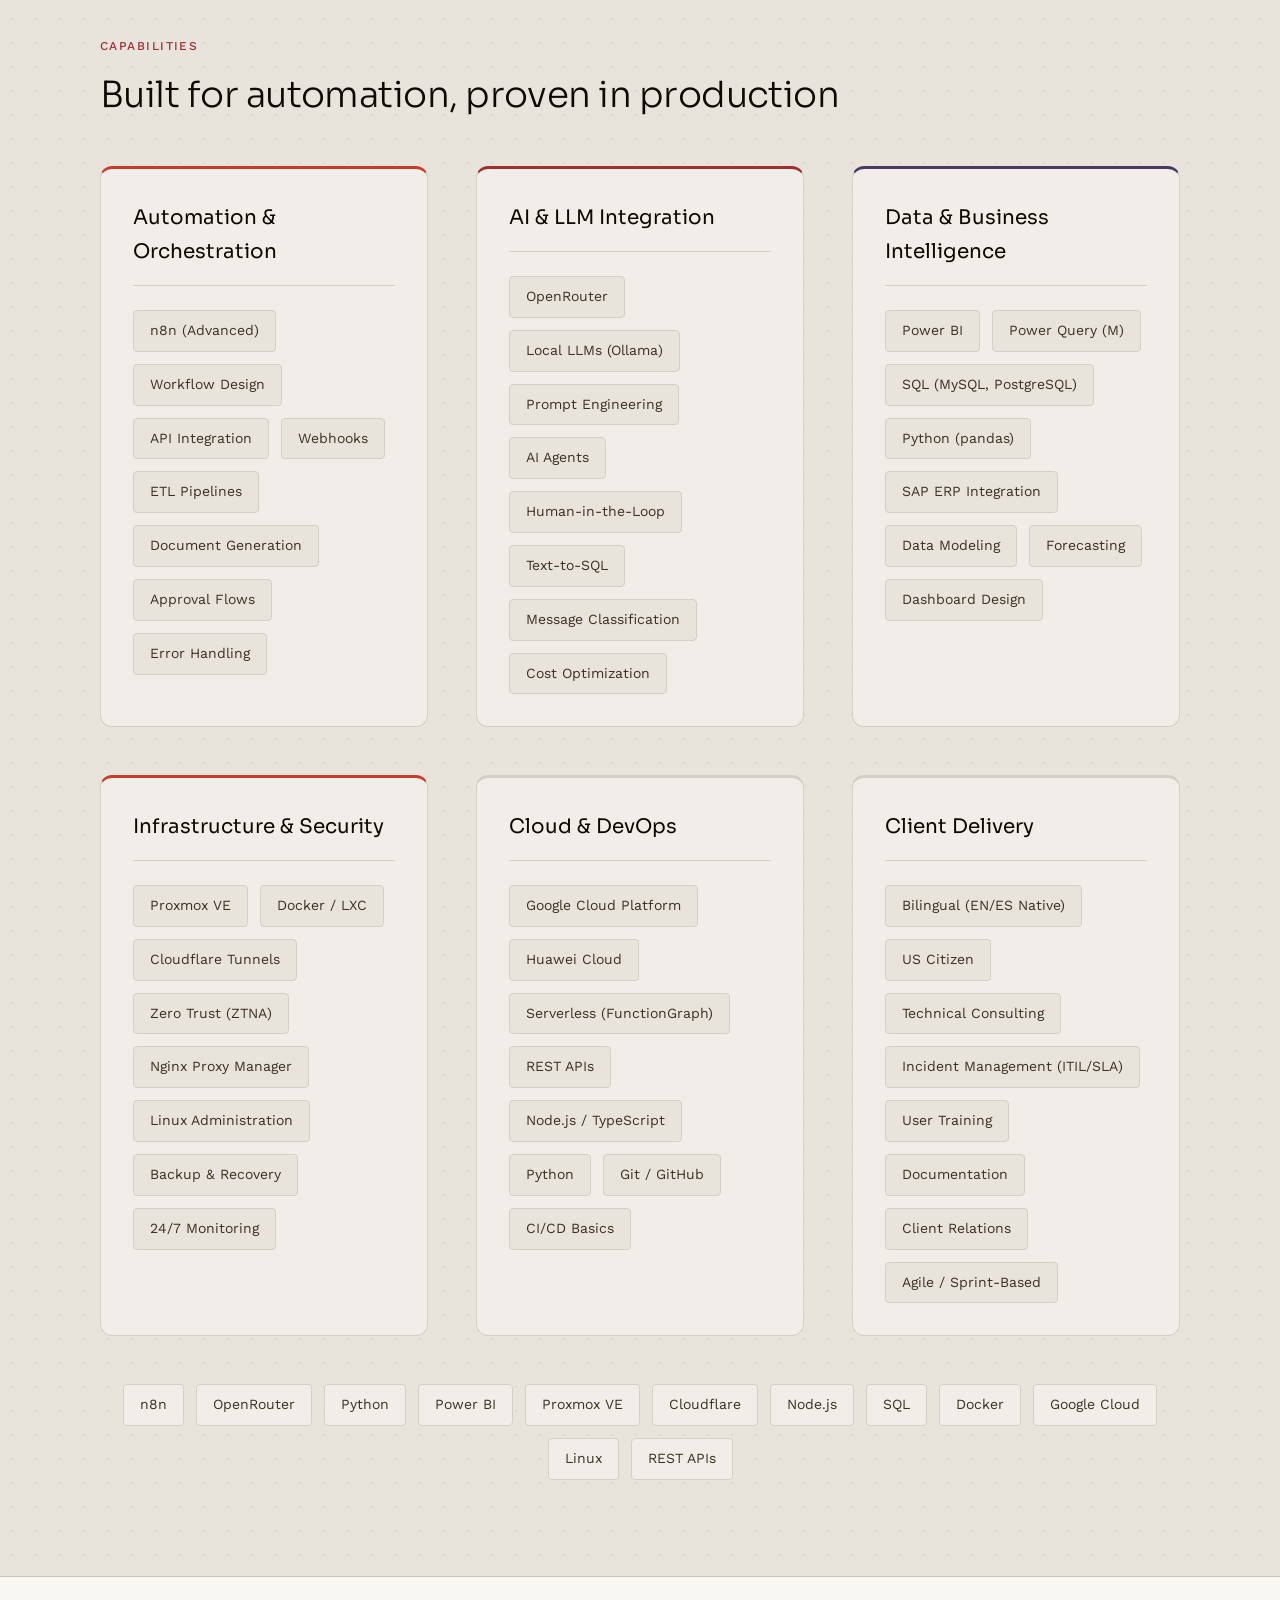
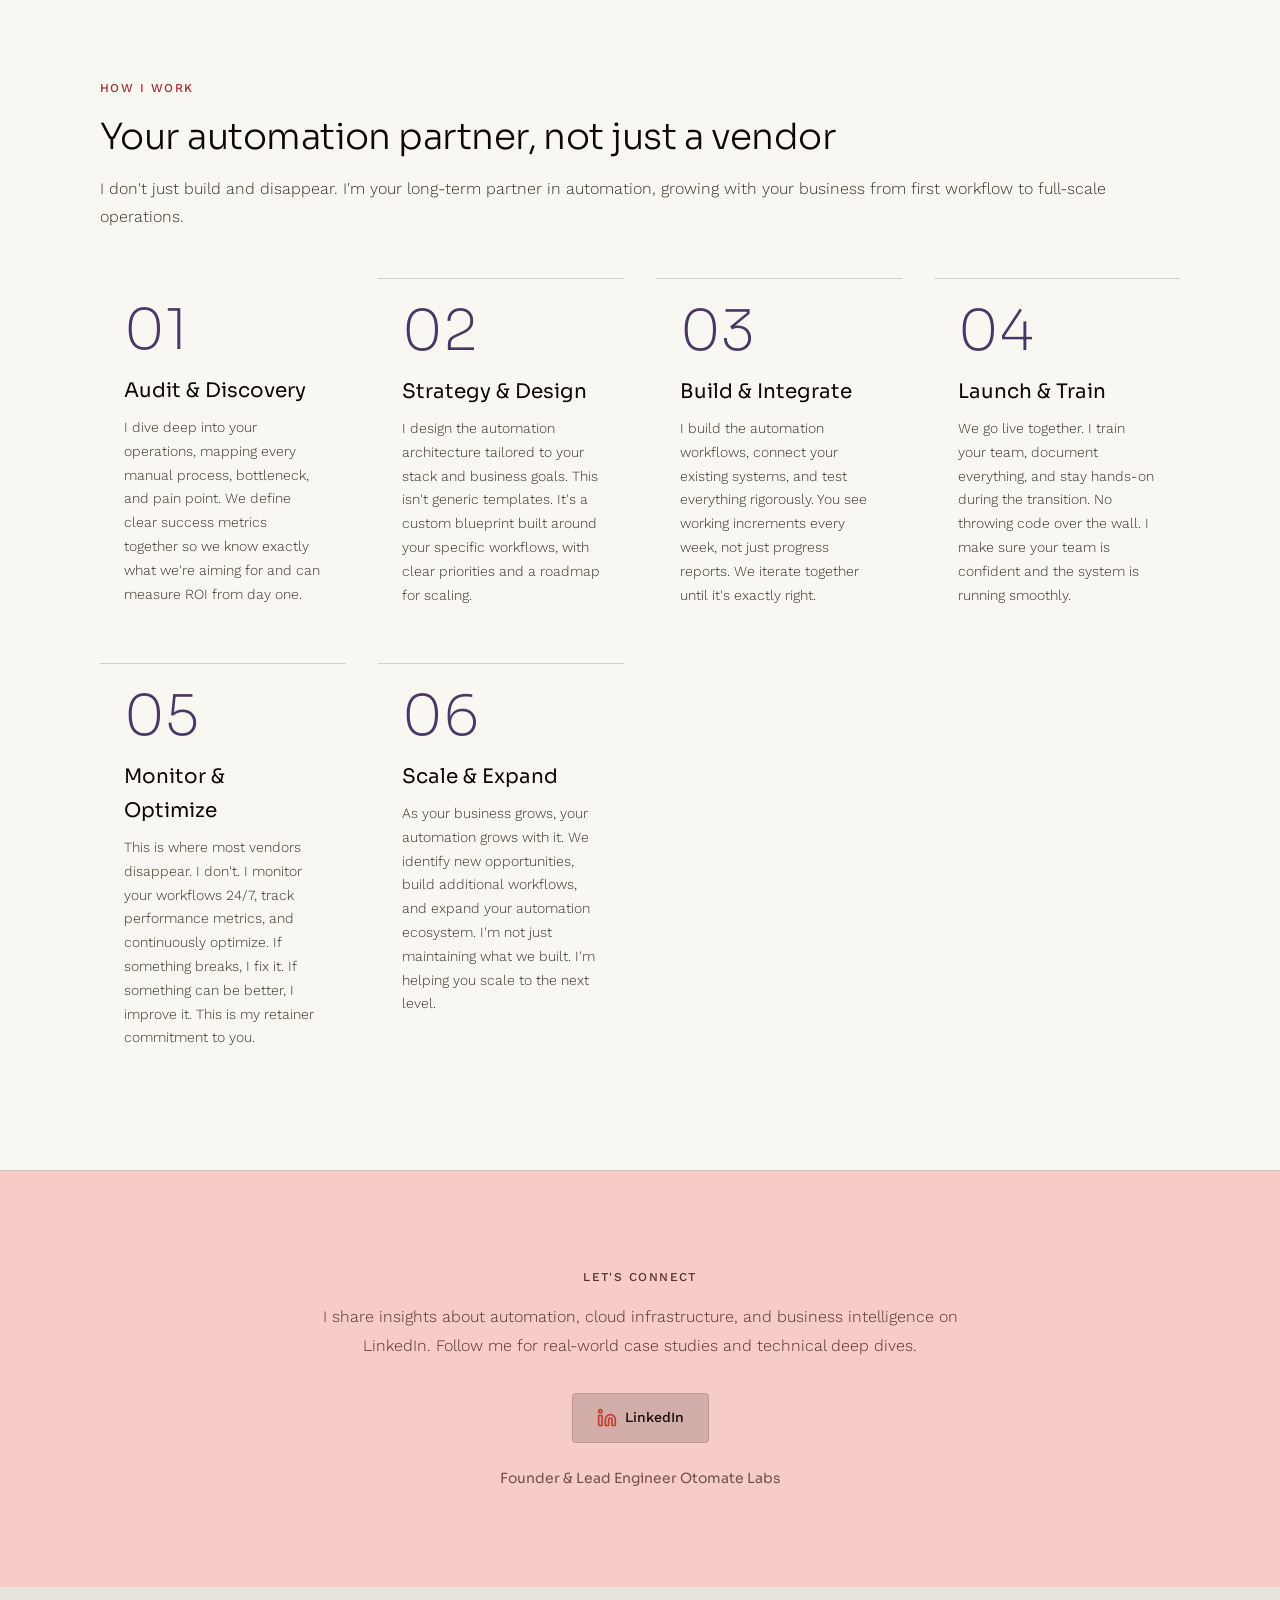
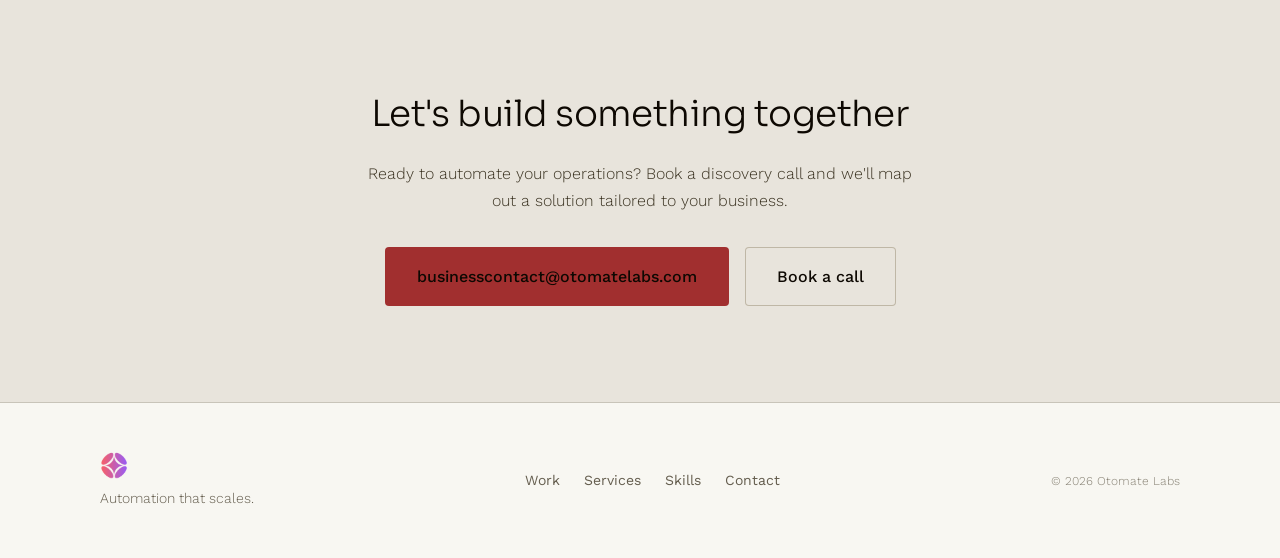
==== commit c82a04d6: "UI fixes: center section subtitle, 4-column services grid, remove specialty badge" ====
--- a/index.html
+++ b/index.html
@@ -110,8 +110,7 @@
                 <p class="section-sub" data-i18n="services.sub">I help property managers and SMEs eliminate manual processes   from guest communication to maintenance coordination to owner reporting. You recover the time, I make sure everything runs 24/7.</p>
             </div>
             <div class="services-grid" data-stagger="150">
-                <div class="service-card featured" data-stagger-child data-animate="fade-up-small">
-                    <div class="service-card-badge" data-i18n="service.pm.badge">Specialty</div>
+                <div class="service-card" data-stagger-child data-animate="fade-up-small">
                     <div class="service-card-icon">
                         <svg width="28" height="28" viewBox="0 0 24 24" fill="none" stroke="currentColor" stroke-width="2" stroke-linecap="round" stroke-linejoin="round"><path d="M3 9l9-7 9 7v11a2 2 0 0 1-2 2H5a2 2 0 0 1-2-2z"/><polyline points="9 22 9 12 15 12 15 22"/></svg>
                     </div>
--- a/styles.css
+++ b/styles.css
@@ -174,16 +174,18 @@
     font-size: var(--text-body);
     font-weight: 300;
     color: var(--color-text-secondary);
-    max-width: 52ch;
+    max-width: var(--max-width);
     line-height: 1.7;
+}
+
+.section-header .section-sub {
+    margin-top: var(--space-2);
+    margin-left: auto;
+    margin-right: auto;
 }
 
 .section-header {
     margin-bottom: var(--space-12);
-}
-
-.section-header .section-sub {
-    margin-top: var(--space-2);
 }
 
 /* ========================================
@@ -747,8 +749,20 @@
 
 .services-grid {
     display: grid;
-    grid-template-columns: repeat(auto-fit, minmax(320px, 1fr));
+    grid-template-columns: repeat(4, 1fr);
     gap: var(--space-6);
+}
+
+@media (max-width: 1100px) {
+    .services-grid {
+        grid-template-columns: repeat(2, 1fr);
+    }
+}
+
+@media (max-width: 640px) {
+    .services-grid {
+        grid-template-columns: 1fr;
+    }
 }
 
 .service-card {
